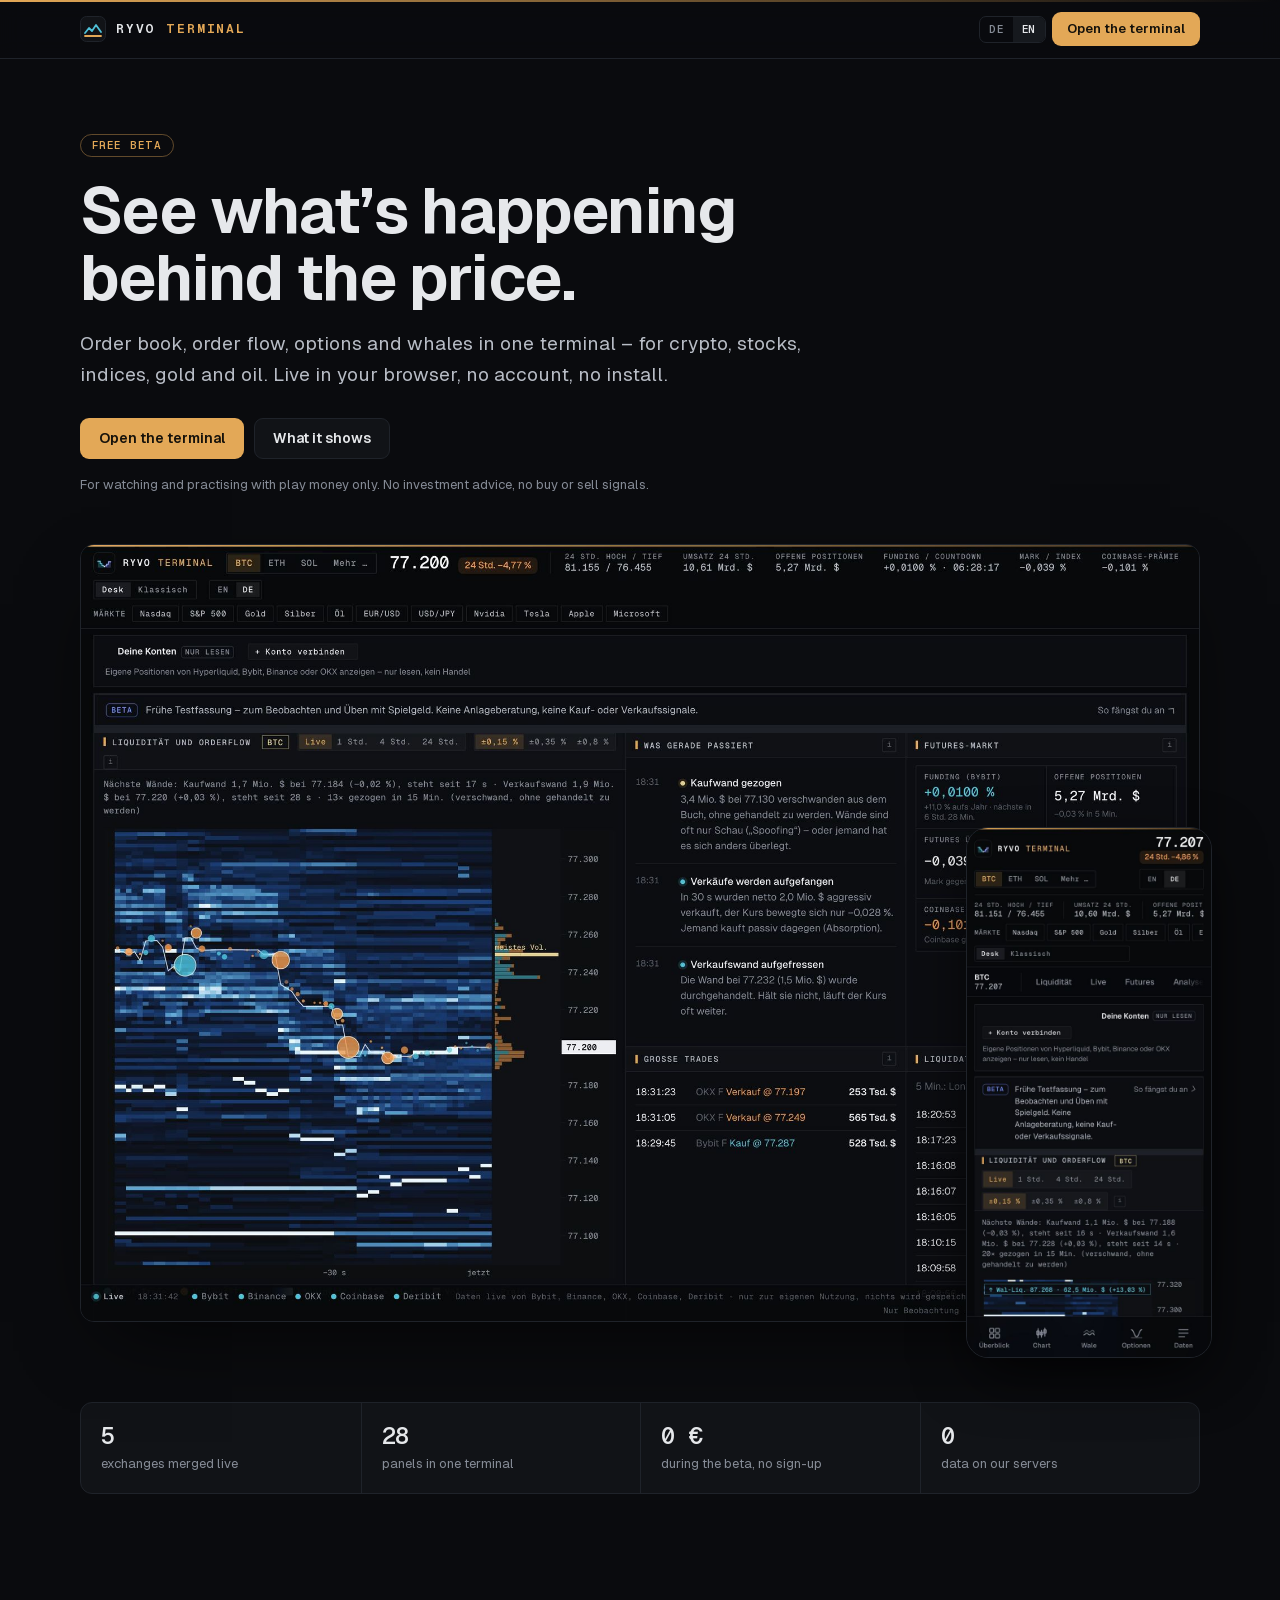
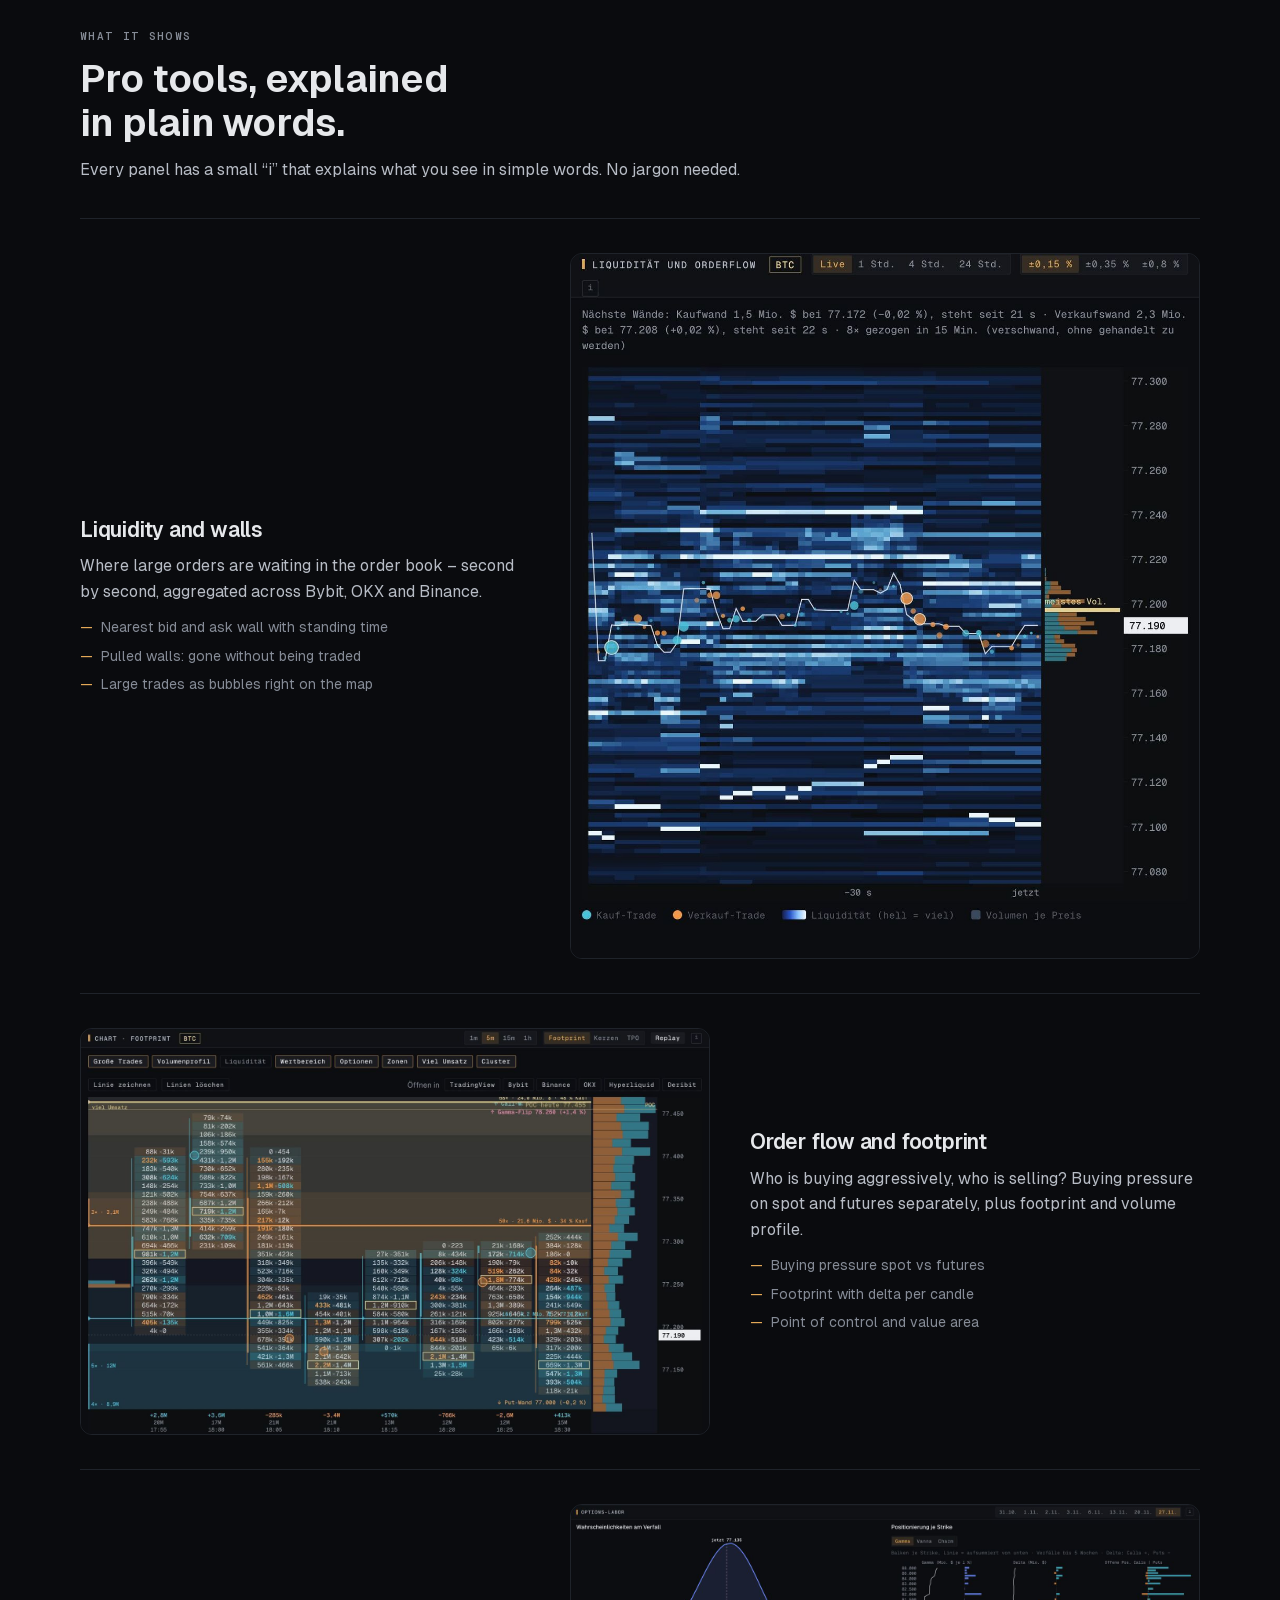
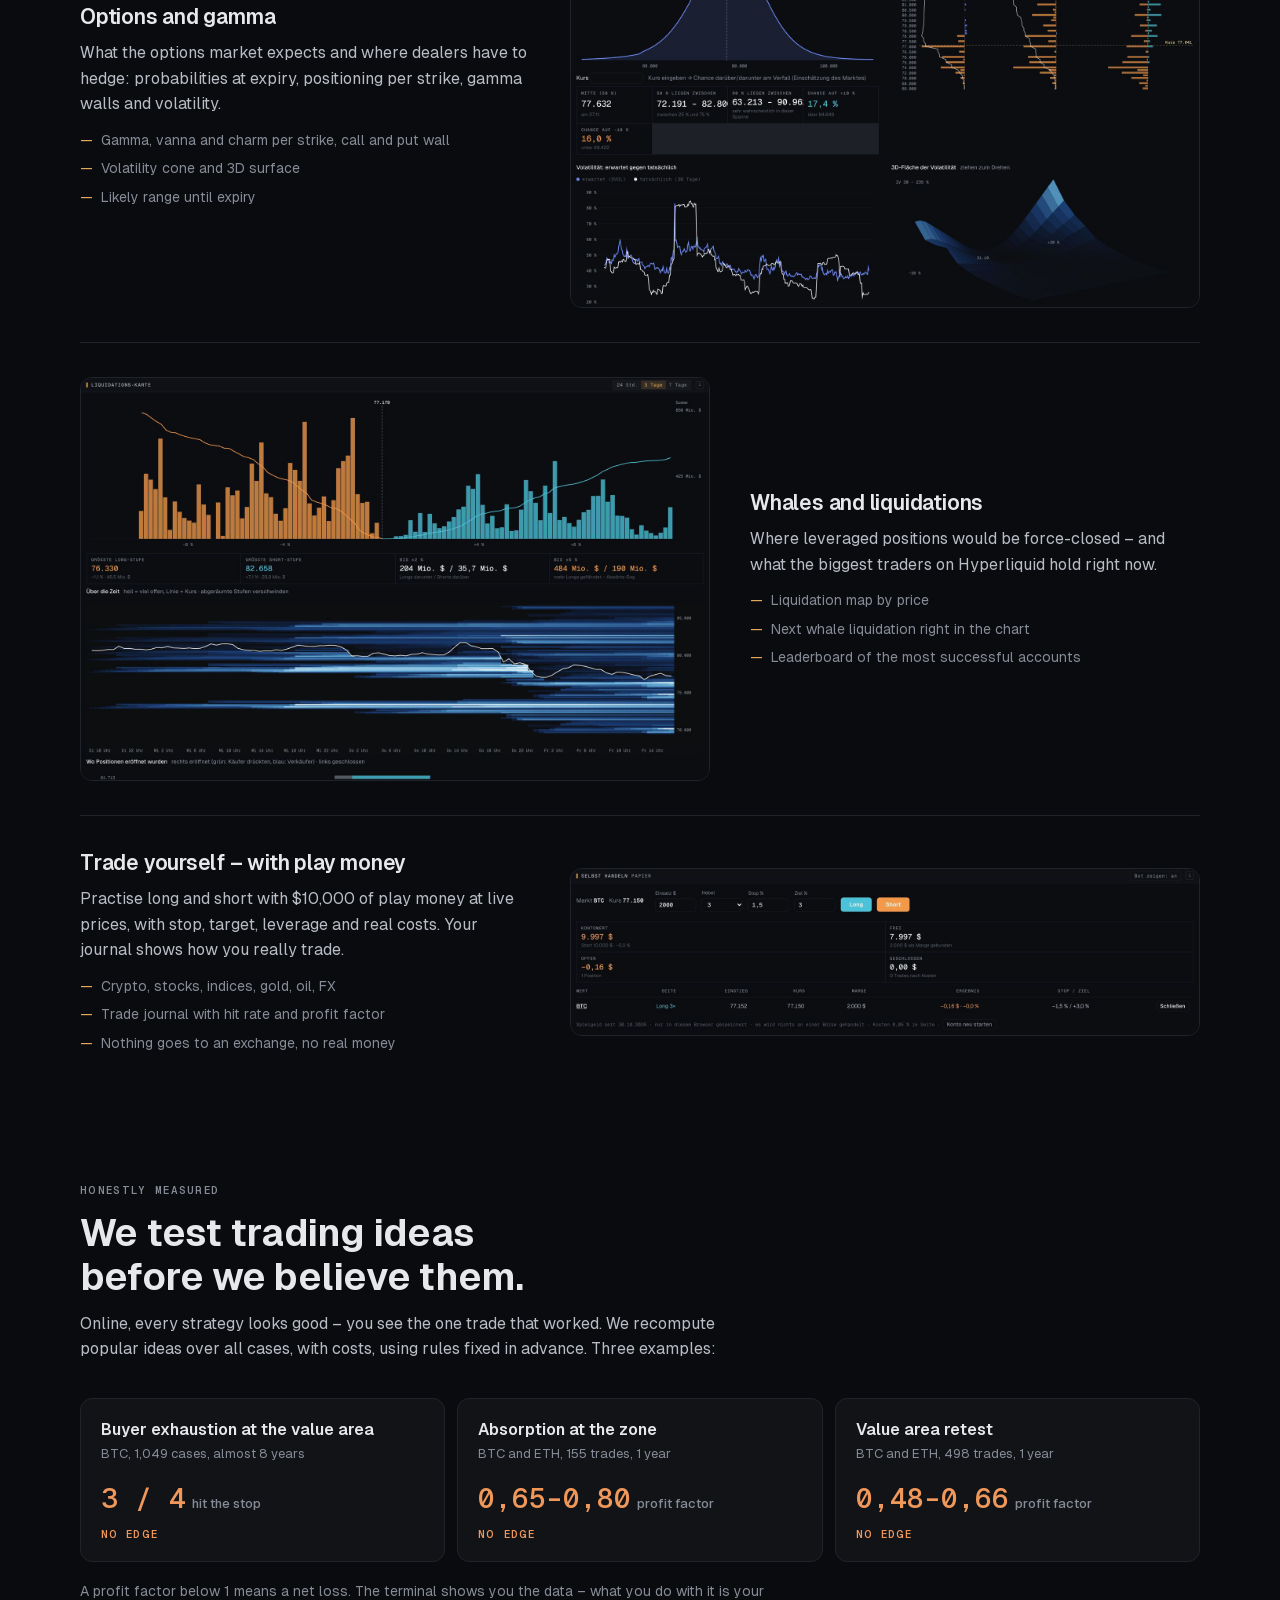
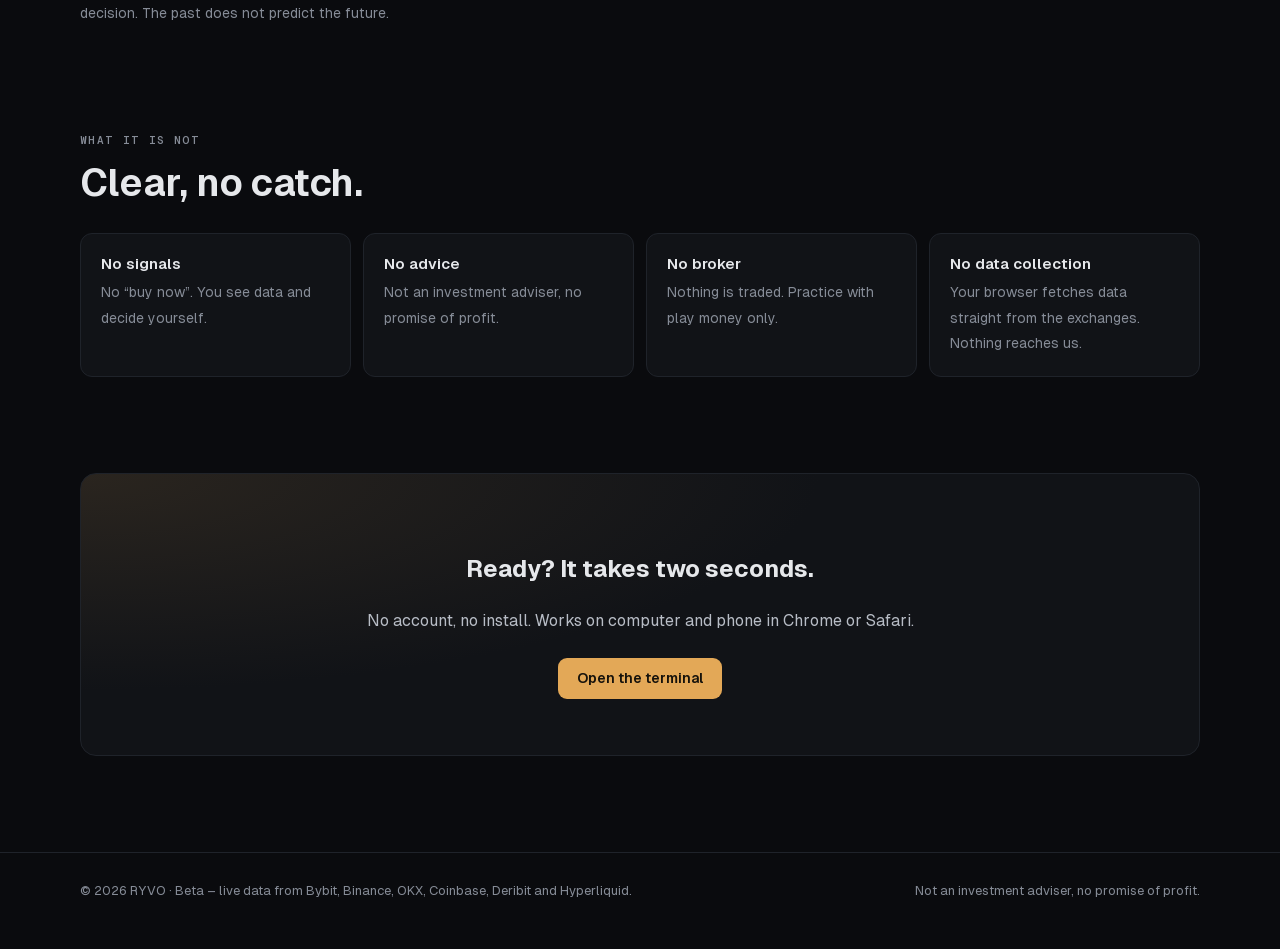
==== start/index.html @ 197ed50f "Startseite /start/: Erklärung, Bilder, ehrliche Messungen, DE/EN (Feedback vorbereitet, noch aus) Co" ====
<!doctype html>
<html lang="de">
<head>
<meta charset="utf-8">
<meta name="viewport" content="width=device-width, initial-scale=1, viewport-fit=cover">
<title>RYVO Terminal</title>
<meta name="description" content="Sieh, was hinter dem Kurs passiert: Orderbuch, Orderflow, Optionen und Wale für Krypto, Aktien, Gold und Öl – live im Browser.">
<meta name="robots" content="noindex,nofollow">
<meta name="theme-color" content="#0a0b0e">
<style>
@font-face { font-family: "Geist"; src: url("schrift/Geist-Variable.woff2") format("woff2"); font-weight: 100 900; font-display: swap; }
@font-face { font-family: "Geist Mono"; src: url("schrift/GeistMono-Variable.woff2") format("woff2"); font-weight: 100 900; font-display: swap; }
:root {
  --grund: #0a0b0e; --feld: #111317; --feld-2: #16191e; --linie: #1f232a; --text: #e6e8eb; --text-2: #b8bdc6; --leise: #868c97;
  --akzent: #e3a857; --kauf: #4fc1d8; --verk: #f0975a;
  --sans: "Geist", system-ui, -apple-system, "Segoe UI", sans-serif; --mono: "Geist Mono", ui-monospace, "SF Mono", Menlo, monospace;
  color-scheme: dark;
}
* { box-sizing: border-box; }
html { -webkit-text-size-adjust: 100%; scroll-behavior: smooth; }
body { margin: 0; background: var(--grund); color: var(--text); font: 400 16px/1.6 var(--sans); }
body::before { content: ""; position: fixed; inset: 0 0 auto 0; height: 2px; z-index: 10; background: linear-gradient(90deg, var(--akzent), transparent); }
a { color: inherit; }
img { display: block; max-width: 100%; height: auto; }
.rahmen { width: min(1120px, 100% - 32px); margin-inline: auto; }
.mono { font-family: var(--mono); }

header.kopf { position: sticky; top: 0; z-index: 5; background: color-mix(in srgb, var(--grund) 86%, transparent); backdrop-filter: blur(10px); -webkit-backdrop-filter: blur(10px); border-bottom: 1px solid var(--linie); }
.kopf .rahmen { display: flex; align-items: center; gap: 16px; height: 58px; }
.marke { display: flex; align-items: center; gap: 10px; text-decoration: none; font: 700 13px var(--mono); letter-spacing: .14em; }
.marke span { color: var(--akzent); }
.marke svg { flex: none; }
.kopf nav { margin-left: auto; display: flex; align-items: center; gap: 6px; }
.sprache { display: inline-flex; border: 1px solid var(--linie); border-radius: 7px; overflow: hidden; }
.sprache button { font: 600 11px var(--mono); letter-spacing: .06em; padding: 6px 9px; background: transparent; color: var(--leise); border: 0; cursor: pointer; }
.sprache button[aria-pressed="true"] { background: var(--feld-2); color: var(--text); }
.knopf { display: inline-flex; align-items: center; gap: 8px; font: 600 14px var(--sans); text-decoration: none; padding: 11px 18px; border-radius: 9px; border: 1px solid transparent; cursor: pointer; white-space: nowrap; }
.knopf.haupt { background: var(--akzent); color: #16120b; }
.knopf.haupt:hover { filter: brightness(1.07); }
.knopf.zweit { border-color: var(--linie); color: var(--text); background: var(--feld); }
.knopf.zweit:hover { border-color: #2c313a; }
.kopf .knopf { padding: 8px 14px; font-size: 13px; }

.held { padding: 72px 0 40px; }
.marke-klein { display: inline-flex; align-items: center; gap: 8px; font: 600 11px var(--mono); letter-spacing: .1em; text-transform: uppercase; color: var(--akzent); border: 1px solid color-mix(in srgb, var(--akzent) 40%, transparent); border-radius: 999px; padding: 4px 11px; }
.held h1 { font: 650 clamp(36px, 6vw, 64px)/1.05 var(--sans); letter-spacing: -.025em; margin: 20px 0 18px; max-width: 15ch; text-wrap: balance; }
.held p.unter { font-size: clamp(16px, 2vw, 19px); color: var(--text-2); max-width: 58ch; margin: 0 0 28px; text-wrap: pretty; }
.held .knoepfe { display: flex; flex-wrap: wrap; gap: 10px; }
.held .fein { margin-top: 16px; font-size: 13px; color: var(--leise); }
.buehne { margin-top: 48px; position: relative; }
.buehne .gross { border: 1px solid var(--linie); border-radius: 14px; overflow: hidden; box-shadow: 0 30px 80px -30px rgba(0,0,0,.8); }
.buehne .handy { position: absolute; right: -12px; bottom: -36px; width: 22%; min-width: 150px; border: 1px solid var(--linie); border-radius: 22px; overflow: hidden; box-shadow: 0 20px 60px -10px rgba(0,0,0,.85); }

.zahlenleiste { display: grid; grid-template-columns: repeat(4, minmax(0, 1fr)); border: 1px solid var(--linie); border-radius: 12px; margin: 80px 0 0; background: var(--feld); }
.zahlenleiste div { padding: 18px 20px; border-left: 1px solid var(--linie); }
.zahlenleiste div:first-child { border-left: 0; }
.zahlenleiste b { display: block; font: 600 24px var(--mono); letter-spacing: -.01em; }
.zahlenleiste span { font-size: 13px; color: var(--leise); }

section.block { padding: 96px 0 0; }
.block h2 { font: 650 clamp(26px, 3.6vw, 38px)/1.15 var(--sans); letter-spacing: -.02em; margin: 0 0 12px; max-width: 22ch; text-wrap: balance; }
.block p.ein { color: var(--text-2); max-width: 62ch; margin: 0 0 36px; }
.etikett { font: 600 11px var(--mono); letter-spacing: .12em; text-transform: uppercase; color: var(--leise); margin-bottom: 14px; display: block; }

.funktion { display: grid; grid-template-columns: minmax(0, 5fr) minmax(0, 7fr); gap: 40px; align-items: center; padding: 34px 0; border-top: 1px solid var(--linie); }
.funktion:nth-child(even) { grid-template-columns: minmax(0, 7fr) minmax(0, 5fr); }
.funktion:nth-child(even) .text { order: 2; }
.funktion h3 { font: 600 21px/1.25 var(--sans); margin: 0 0 10px; letter-spacing: -.01em; }
.funktion p { color: var(--text-2); margin: 0 0 12px; }
.funktion ul { margin: 0; padding: 0; list-style: none; display: grid; gap: 6px; font-size: 14px; color: var(--leise); }
.funktion li::before { content: "—"; color: var(--akzent); margin-right: 8px; }
.funktion .bild { border: 1px solid var(--linie); border-radius: 12px; overflow: hidden; background: var(--feld); }

.ehrlich { display: grid; grid-template-columns: repeat(3, minmax(0, 1fr)); gap: 12px; }
.karte { background: var(--feld); border: 1px solid var(--linie); border-radius: 12px; padding: 20px; }
.karte .idee { font: 600 16px var(--sans); margin: 0 0 4px; }
.karte .woher { font-size: 13px; color: var(--leise); margin: 0 0 16px; }
.karte .wert { font: 600 28px var(--mono); color: var(--verk); }
.karte .wert small { font: 500 13px var(--sans); color: var(--leise); margin-left: 6px; }
.karte .urteil { margin-top: 12px; font: 600 11px var(--mono); letter-spacing: .1em; text-transform: uppercase; color: var(--verk); }
.ehrlich-fuss { margin-top: 18px; color: var(--leise); font-size: 14px; max-width: 70ch; }

.nicht { display: grid; grid-template-columns: repeat(4, minmax(0, 1fr)); gap: 12px; }
.nicht .karte b { display: block; font: 600 15px var(--sans); margin-bottom: 6px; }
.nicht .karte span { font-size: 14px; color: var(--leise); }

.schluss { margin: 96px 0 0; padding: 56px 32px; border: 1px solid var(--linie); border-radius: 16px; background: radial-gradient(120% 140% at 0% 0%, color-mix(in srgb, var(--akzent) 12%, var(--feld)) 0%, var(--feld) 55%); text-align: center; }
.schluss h2 { margin-inline: auto; }
.schluss p { color: var(--text-2); margin: 0 auto 24px; max-width: 52ch; }

.feedback { display: grid; gap: 10px; max-width: 640px; }
.feedback textarea, .feedback input { width: 100%; font: 400 15px var(--sans); color: var(--text); background: var(--feld); border: 1px solid var(--linie); border-radius: 10px; padding: 12px 14px; }
.feedback textarea { min-height: 120px; resize: vertical; }
.feedback .zeile { display: flex; flex-wrap: wrap; gap: 10px; align-items: center; }
.feedback .hinweis { font-size: 13px; color: var(--leise); }

footer { margin-top: 96px; border-top: 1px solid var(--linie); padding: 28px 0 48px; color: var(--leise); font-size: 13px; }
footer .rahmen { display: flex; flex-wrap: wrap; gap: 8px 24px; justify-content: space-between; }

@media (max-width: 860px) {
  .funktion, .funktion:nth-child(even) { grid-template-columns: 1fr; gap: 20px; }
  .funktion:nth-child(even) .text { order: 0; }
  .ehrlich, .nicht { grid-template-columns: 1fr; }
  .zahlenleiste { grid-template-columns: repeat(2, minmax(0, 1fr)); }
  .zahlenleiste div:nth-child(3) { border-left: 0; }
  .zahlenleiste div:nth-child(n+3) { border-top: 1px solid var(--linie); }
  .buehne .handy { display: none; }
  .held { padding-top: 48px; }
  section.block { padding-top: 72px; }
  .kopf .knopf { display: none; }
  .schluss { padding: 40px 20px; }
}
@media (prefers-reduced-motion: reduce) { html { scroll-behavior: auto; } }
</style>
</head>
<body>
<header class="kopf"><div class="rahmen">
  <a class="marke" href="./" aria-label="RYVO Terminal"><svg width="26" height="26" viewBox="0 0 26 26" aria-hidden="true"><rect x="0.5" y="0.5" width="25" height="25" rx="6" fill="#111317" stroke="#1f232a"/><path d="M5 17l4-5 3 3 4-6 5 7" fill="none" stroke="#4fc1d8" stroke-width="1.8" stroke-linecap="round" stroke-linejoin="round"/><path d="M5 20h16" stroke="#e3a857" stroke-width="1.8" stroke-linecap="round"/></svg>RYVO <span>TERMINAL</span></a>
  <nav>
    <div class="sprache" role="group" aria-label="Sprache"><button type="button" data-sprache="de">DE</button><button type="button" data-sprache="en">EN</button></div>
    <a class="knopf haupt" href="../" data-t="oeffnen">Terminal öffnen</a>
  </nav>
</div></header>

<main>
  <section class="held"><div class="rahmen">
    <span class="marke-klein" data-t="beta">Kostenlose Beta</span>
    <h1 data-t="h1">Sieh, was hinter dem Kurs passiert.</h1>
    <p class="unter" data-t="unter">Orderbuch, Orderflow, Optionen und Wale in einem Terminal – für Krypto, Aktien, Indizes, Gold und Öl. Live im Browser, ohne Konto, ohne Installation.</p>
    <div class="knoepfe">
      <a class="knopf haupt" href="../" data-t="oeffnen">Terminal öffnen</a>
      <a class="knopf zweit" href="#funktionen" data-t="wie">Was es zeigt</a>
    </div>
    <p class="fein" data-t="fein">Nur zum Beobachten und Üben mit Spielgeld. Keine Anlageberatung, keine Kauf- oder Verkaufssignale.</p>
    <div class="buehne">
      <div class="gross"><img src="bilder/ganz.jpg" width="2000" height="1388" alt="RYVO Terminal am Computer: Liquiditäts-Karte, Futures-Markt und große Trades für Bitcoin" data-t-alt="alt_ganz"></div>
      <div class="handy"><img src="bilder/handy.jpg" width="600" height="1298" alt="RYVO Terminal auf dem Handy" data-t-alt="alt_handy" loading="lazy"></div>
    </div>
    <div class="zahlenleiste">
      <div><b>5</b><span data-t="z1">Börsen live zusammengeführt</span></div>
      <div><b>28</b><span data-t="z2">Bereiche in einem Terminal</span></div>
      <div><b>0 €</b><span data-t="z3">in der Beta, ohne Anmeldung</span></div>
      <div><b>0</b><span data-t="z4">Daten auf unseren Servern</span></div>
    </div>
  </div></section>

  <section class="block" id="funktionen"><div class="rahmen">
    <span class="etikett" data-t="e_funktionen">Was es zeigt</span>
    <h2 data-t="h_funktionen">Die Werkzeuge der Profis, verständlich erklärt.</h2>
    <p class="ein" data-t="p_funktionen">Jedes Feld hat ein kleines „i“, das in einfachen Worten erklärt, was du siehst. Kein Fachchinesisch nötig.</p>
    <div class="funktionen">
      <article class="funktion">
        <div class="text">
          <h3 data-t="f1h">Liquidität und Wände</h3>
          <p data-t="f1p">Wo große Aufträge im Orderbuch warten – Sekunde für Sekunde, über Bybit, OKX und Binance zusammengezählt.</p>
          <ul><li data-t="f1a">Nächste Kauf- und Verkaufswand mit Standzeit</li><li data-t="f1b">Gezogene Wände: verschwunden, ohne gehandelt zu werden</li><li data-t="f1c">Große Trades als Kreise direkt auf der Karte</li></ul>
        </div>
        <div class="bild"><img src="bilder/heat.jpg" width="1200" height="1344" alt="Liquiditäts-Karte mit Wänden und Trades" data-t-alt="alt_heat" loading="lazy"></div>
      </article>
      <article class="funktion">
        <div class="text">
          <h3 data-t="f2h">Orderflow und Footprint</h3>
          <p data-t="f2p">Wer kauft aggressiv, wer verkauft? Kaufdruck an Spot- und Futures-Börsen getrennt, dazu Footprint und Volumenprofil.</p>
          <ul><li data-t="f2a">Kaufdruck Spot gegen Futures</li><li data-t="f2b">Footprint mit Delta je Kerze</li><li data-t="f2c">Point of Control und Value Area</li></ul>
        </div>
        <div class="bild"><img src="bilder/chart.jpg" width="1600" height="1033" alt="Chart mit Footprint und Volumenprofil" data-t-alt="alt_chart" loading="lazy"></div>
      </article>
      <article class="funktion">
        <div class="text">
          <h3 data-t="f3h">Optionen und Gamma</h3>
          <p data-t="f3p">Was der Optionsmarkt erwartet und wo Händler absichern müssen: Wahrscheinlichkeiten am Verfall, Positionierung je Strike, Gamma-Wände und Volatilität.</p>
          <ul><li data-t="f3a">Gamma, Vanna und Charm je Strike, Call- und Put-Wand</li><li data-t="f3b">Volatilitäts-Kegel und 3D-Fläche</li><li data-t="f3c">Wahrscheinliche Spanne bis zum Verfall</li></ul>
        </div>
        <div class="bild"><img src="bilder/gamma.jpg" width="1600" height="1024" alt="Options-Labor mit Wahrscheinlichkeiten, Positionierung je Strike und Volatilität" data-t-alt="alt_gamma" loading="lazy"></div>
      </article>
      <article class="funktion">
        <div class="text">
          <h3 data-t="f4h">Wale und Liquidationen</h3>
          <p data-t="f4p">Wo gehebelte Positionen zwangsweise geschlossen würden – und was die größten Händler auf Hyperliquid gerade halten.</p>
          <ul><li data-t="f4a">Liquidations-Karte nach Preis</li><li data-t="f4b">Nächste Wal-Liquidation direkt im Chart</li><li data-t="f4c">Rangliste der erfolgreichsten Konten</li></ul>
        </div>
        <div class="bild"><img src="bilder/lkarte.jpg" width="1600" height="1024" alt="Liquidations-Karte nach Preis" data-t-alt="alt_lkarte" loading="lazy"></div>
      </article>
      <article class="funktion">
        <div class="text">
          <h3 data-t="f5h">Selbst handeln – mit Spielgeld</h3>
          <p data-t="f5p">Übe Long und Short mit 10.000 $ Spielgeld zum Live-Kurs, mit Stop, Ziel, Hebel und echten Kosten. Dein Journal zeigt, wie du wirklich handelst.</p>
          <ul><li data-t="f5a">Krypto, Aktien, Indizes, Gold, Öl, Devisen</li><li data-t="f5b">Trade-Journal mit Trefferquote und Gewinnfaktor</li><li data-t="f5c">Nichts geht an eine Börse, kein echtes Geld</li></ul>
        </div>
        <div class="bild"><img src="bilder/selbst.jpg" width="1600" height="424" alt="Übungskonto mit offener Position" data-t-alt="alt_selbst" loading="lazy"></div>
      </article>
    </div>
  </div></section>

  <section class="block" id="ehrlich"><div class="rahmen">
    <span class="etikett" data-t="e_ehrlich">Ehrlich gemessen</span>
    <h2 data-t="h_ehrlich">Wir prüfen Trading-Ideen, bevor wir ihnen glauben.</h2>
    <p class="ein" data-t="p_ehrlich">Im Netz sieht jede Strategie gut aus – man zeigt den einen Trade, der geklappt hat. Wir rechnen beliebte Ideen über alle Fälle nach, mit Kosten, nach Regeln, die vorher feststehen. Drei Beispiele:</p>
    <div class="ehrlich">
      <div class="karte"><p class="idee" data-t="i1">Käufer erschöpft an der Value Area</p><p class="woher" data-t="i1w">BTC, 1.049 Fälle, fast 8 Jahre</p><div class="wert">3 / 4<small data-t="i1z">am Stop</small></div><div class="urteil" data-t="kein">Kein Vorteil</div></div>
      <div class="karte"><p class="idee" data-t="i2">Absorption an der Zone</p><p class="woher" data-t="i2w">BTC und ETH, 155 Trades, 1 Jahr</p><div class="wert">0,65–0,80<small data-t="gf">Gewinnfaktor</small></div><div class="urteil" data-t="kein">Kein Vorteil</div></div>
      <div class="karte"><p class="idee" data-t="i3">Retest der Value Area</p><p class="woher" data-t="i3w">BTC und ETH, 498 Trades, 1 Jahr</p><div class="wert">0,48–0,66<small data-t="gf">Gewinnfaktor</small></div><div class="urteil" data-t="kein">Kein Vorteil</div></div>
    </div>
    <p class="ehrlich-fuss" data-t="fuss_ehrlich">Gewinnfaktor unter 1 heißt: unterm Strich Verlust. Das Terminal zeigt dir die Daten – was du daraus machst, entscheidest du. Vergangenheit sagt die Zukunft nicht voraus.</p>
  </div></section>

  <section class="block" id="nicht"><div class="rahmen">
    <span class="etikett" data-t="e_nicht">Was es nicht ist</span>
    <h2 data-t="h_nicht">Klar und ohne Haken.</h2>
    <div class="nicht" style="margin-top:28px">
      <div class="karte"><b data-t="n1">Keine Signale</b><span data-t="n1t">Kein „jetzt kaufen“. Du siehst Daten und entscheidest selbst.</span></div>
      <div class="karte"><b data-t="n2">Keine Beratung</b><span data-t="n2t">Kein Anlageberater, kein Gewinnversprechen.</span></div>
      <div class="karte"><b data-t="n3">Kein Broker</b><span data-t="n3t">Es wird nichts gehandelt. Üben nur mit Spielgeld.</span></div>
      <div class="karte"><b data-t="n4">Keine Datensammlung</b><span data-t="n4t">Dein Browser holt die Daten direkt von den Börsen. Nichts landet bei uns.</span></div>
    </div>
  </div></section>

  <section class="block" id="feedback" hidden><div class="rahmen">
    <span class="etikett" data-t="e_feedback">Feedback</span>
    <h2 data-t="h_feedback">Was fehlt dir? Was stört?</h2>
    <p class="ein" data-t="p_feedback">Die Beta wird mit euren Rückmeldungen besser. Schreib einfach, was dir auffällt.</p>
    <form class="feedback" id="feedback-form">
      <textarea id="fb-text" required data-t-ph="ph_text" placeholder="Deine Nachricht …"></textarea>
      <div class="zeile"><button class="knopf haupt" type="submit" data-t="senden">Per E-Mail senden</button><span class="hinweis" data-t="fb_hinweis">Öffnet dein E-Mail-Programm mit dem Text.</span></div>
    </form>
  </div></section>

  <div class="rahmen"><div class="schluss">
    <h2 data-t="h_schluss">Bereit? Es dauert zwei Sekunden.</h2>
    <p data-t="p_schluss">Kein Konto, keine Installation. Läuft am Computer und auf dem Handy in Chrome oder Safari.</p>
    <a class="knopf haupt" href="../" data-t="oeffnen">Terminal öffnen</a>
  </div></div>
</main>

<footer><div class="rahmen">
  <span>© 2026 RYVO · <span data-t="fuss1">Beta – Daten live von Bybit, Binance, OKX, Coinbase, Deribit und Hyperliquid.</span></span>
  <span data-t="fuss2">Kein Anlageberater, kein Gewinnversprechen.</span>
</div></footer>

<script>
(function () {
  // Feedback-Adresse: erst eintragen, wenn Mio sie freigibt – bis dahin bleibt der Bereich ausgeblendet.
  var FEEDBACK_MAIL = '';
  var EN = {
    oeffnen: 'Open the terminal', beta: 'Free beta', h1: 'See what’s happening behind the price.',
    unter: 'Order book, order flow, options and whales in one terminal – for crypto, stocks, indices, gold and oil. Live in your browser, no account, no install.',
    wie: 'What it shows', fein: 'For watching and practising with play money only. No investment advice, no buy or sell signals.',
    z1: 'exchanges merged live', z2: 'panels in one terminal', z3: 'during the beta, no sign-up', z4: 'data on our servers',
    e_funktionen: 'What it shows', h_funktionen: 'Pro tools, explained in plain words.', p_funktionen: 'Every panel has a small “i” that explains what you see in simple words. No jargon needed.',
    f1h: 'Liquidity and walls', f1p: 'Where large orders are waiting in the order book – second by second, aggregated across Bybit, OKX and Binance.',
    f1a: 'Nearest bid and ask wall with standing time', f1b: 'Pulled walls: gone without being traded', f1c: 'Large trades as bubbles right on the map',
    f2h: 'Order flow and footprint', f2p: 'Who is buying aggressively, who is selling? Buying pressure on spot and futures separately, plus footprint and volume profile.',
    f2a: 'Buying pressure spot vs futures', f2b: 'Footprint with delta per candle', f2c: 'Point of control and value area',
    f3h: 'Options and gamma', f3p: 'What the options market expects and where dealers have to hedge: probabilities at expiry, positioning per strike, gamma walls and volatility.',
    f3a: 'Gamma, vanna and charm per strike, call and put wall', f3b: 'Volatility cone and 3D surface', f3c: 'Likely range until expiry',
    f4h: 'Whales and liquidations', f4p: 'Where leveraged positions would be force-closed – and what the biggest traders on Hyperliquid hold right now.',
    f4a: 'Liquidation map by price', f4b: 'Next whale liquidation right in the chart', f4c: 'Leaderboard of the most successful accounts',
    f5h: 'Trade yourself – with play money', f5p: 'Practise long and short with $10,000 of play money at live prices, with stop, target, leverage and real costs. Your journal shows how you really trade.',
    f5a: 'Crypto, stocks, indices, gold, oil, FX', f5b: 'Trade journal with hit rate and profit factor', f5c: 'Nothing goes to an exchange, no real money',
    e_ehrlich: 'Honestly measured', h_ehrlich: 'We test trading ideas before we believe them.',
    p_ehrlich: 'Online, every strategy looks good – you see the one trade that worked. We recompute popular ideas over all cases, with costs, using rules fixed in advance. Three examples:',
    i1: 'Buyer exhaustion at the value area', i1w: 'BTC, 1,049 cases, almost 8 years', i1z: 'hit the stop', kein: 'No edge',
    i2: 'Absorption at the zone', i2w: 'BTC and ETH, 155 trades, 1 year', gf: 'profit factor', i3: 'Value area retest', i3w: 'BTC and ETH, 498 trades, 1 year',
    fuss_ehrlich: 'A profit factor below 1 means a net loss. The terminal shows you the data – what you do with it is your decision. The past does not predict the future.',
    e_nicht: 'What it is not', h_nicht: 'Clear, no catch.',
    n1: 'No signals', n1t: 'No “buy now”. You see data and decide yourself.', n2: 'No advice', n2t: 'Not an investment adviser, no promise of profit.',
    n3: 'No broker', n3t: 'Nothing is traded. Practice with play money only.', n4: 'No data collection', n4t: 'Your browser fetches data straight from the exchanges. Nothing reaches us.',
    e_feedback: 'Feedback', h_feedback: 'What’s missing? What bugs you?', p_feedback: 'The beta gets better with your feedback. Just write what you notice.',
    ph_text: 'Your message …', senden: 'Send by email', fb_hinweis: 'Opens your email app with the text.',
    h_schluss: 'Ready? It takes two seconds.', p_schluss: 'No account, no install. Works on computer and phone in Chrome or Safari.',
    fuss1: 'Beta – live data from Bybit, Binance, OKX, Coinbase, Deribit and Hyperliquid.', fuss2: 'Not an investment adviser, no promise of profit.',
    alt_ganz: 'RYVO Terminal on a computer: liquidity map, futures market and large trades for Bitcoin', alt_handy: 'RYVO Terminal on a phone',
    alt_heat: 'Liquidity map with walls and trades', alt_chart: 'Chart with footprint and volume profile', alt_gamma: 'Options lab with probabilities, positioning per strike and volatility',
    alt_lkarte: 'Liquidation map by price', alt_selbst: 'Practice account with an open position'
  };
  var DE = {};
  document.querySelectorAll('[data-t]').forEach(function (e) { DE[e.dataset.t] = e.textContent; });
  document.querySelectorAll('[data-t-alt]').forEach(function (e) { DE[e.dataset.tAlt] = e.alt; });
  document.querySelectorAll('[data-t-ph]').forEach(function (e) { DE[e.dataset.tPh] = e.placeholder; });
  function setzen(sp) {
    var w = sp === 'en' ? EN : DE;
    document.documentElement.lang = sp;
    document.querySelectorAll('[data-t]').forEach(function (e) { if (w[e.dataset.t]) e.textContent = w[e.dataset.t]; });
    document.querySelectorAll('[data-t-alt]').forEach(function (e) { if (w[e.dataset.tAlt]) e.alt = w[e.dataset.tAlt]; });
    document.querySelectorAll('[data-t-ph]').forEach(function (e) { if (w[e.dataset.tPh]) e.placeholder = w[e.dataset.tPh]; });
    document.querySelectorAll('a[href="../"]').forEach(function (a) { a.href = '../?lang=' + sp; });
    document.querySelectorAll('.sprache button').forEach(function (b) { b.setAttribute('aria-pressed', String(b.dataset.sprache === sp)); });
    try { localStorage.setItem('profi.sprache', sp); } catch (e) {}
  }
  var start = 'de';
  try { var q = new URLSearchParams(location.search).get('lang'), m = localStorage.getItem('profi.sprache'); start = q === 'de' || q === 'en' ? q : m === 'de' || m === 'en' ? m : (/^de\b/i.test(navigator.language || '') ? 'de' : 'en'); } catch (e) {}
  setzen(start);
  document.querySelector('.sprache').addEventListener('click', function (e) { var b = e.target.closest('button'); if (b) setzen(b.dataset.sprache); });
  if (FEEDBACK_MAIL) {
    document.getElementById('feedback').hidden = false;
    document.getElementById('feedback-form').addEventListener('submit', function (e) {
      e.preventDefault();
      var t = document.getElementById('fb-text').value.trim(); if (!t) return;
      location.href = 'mailto:' + FEEDBACK_MAIL + '?subject=' + encodeURIComponent('RYVO Terminal – Feedback') + '&body=' + encodeURIComponent(t);
    });
  }
})();
</script>
</body>
</html>
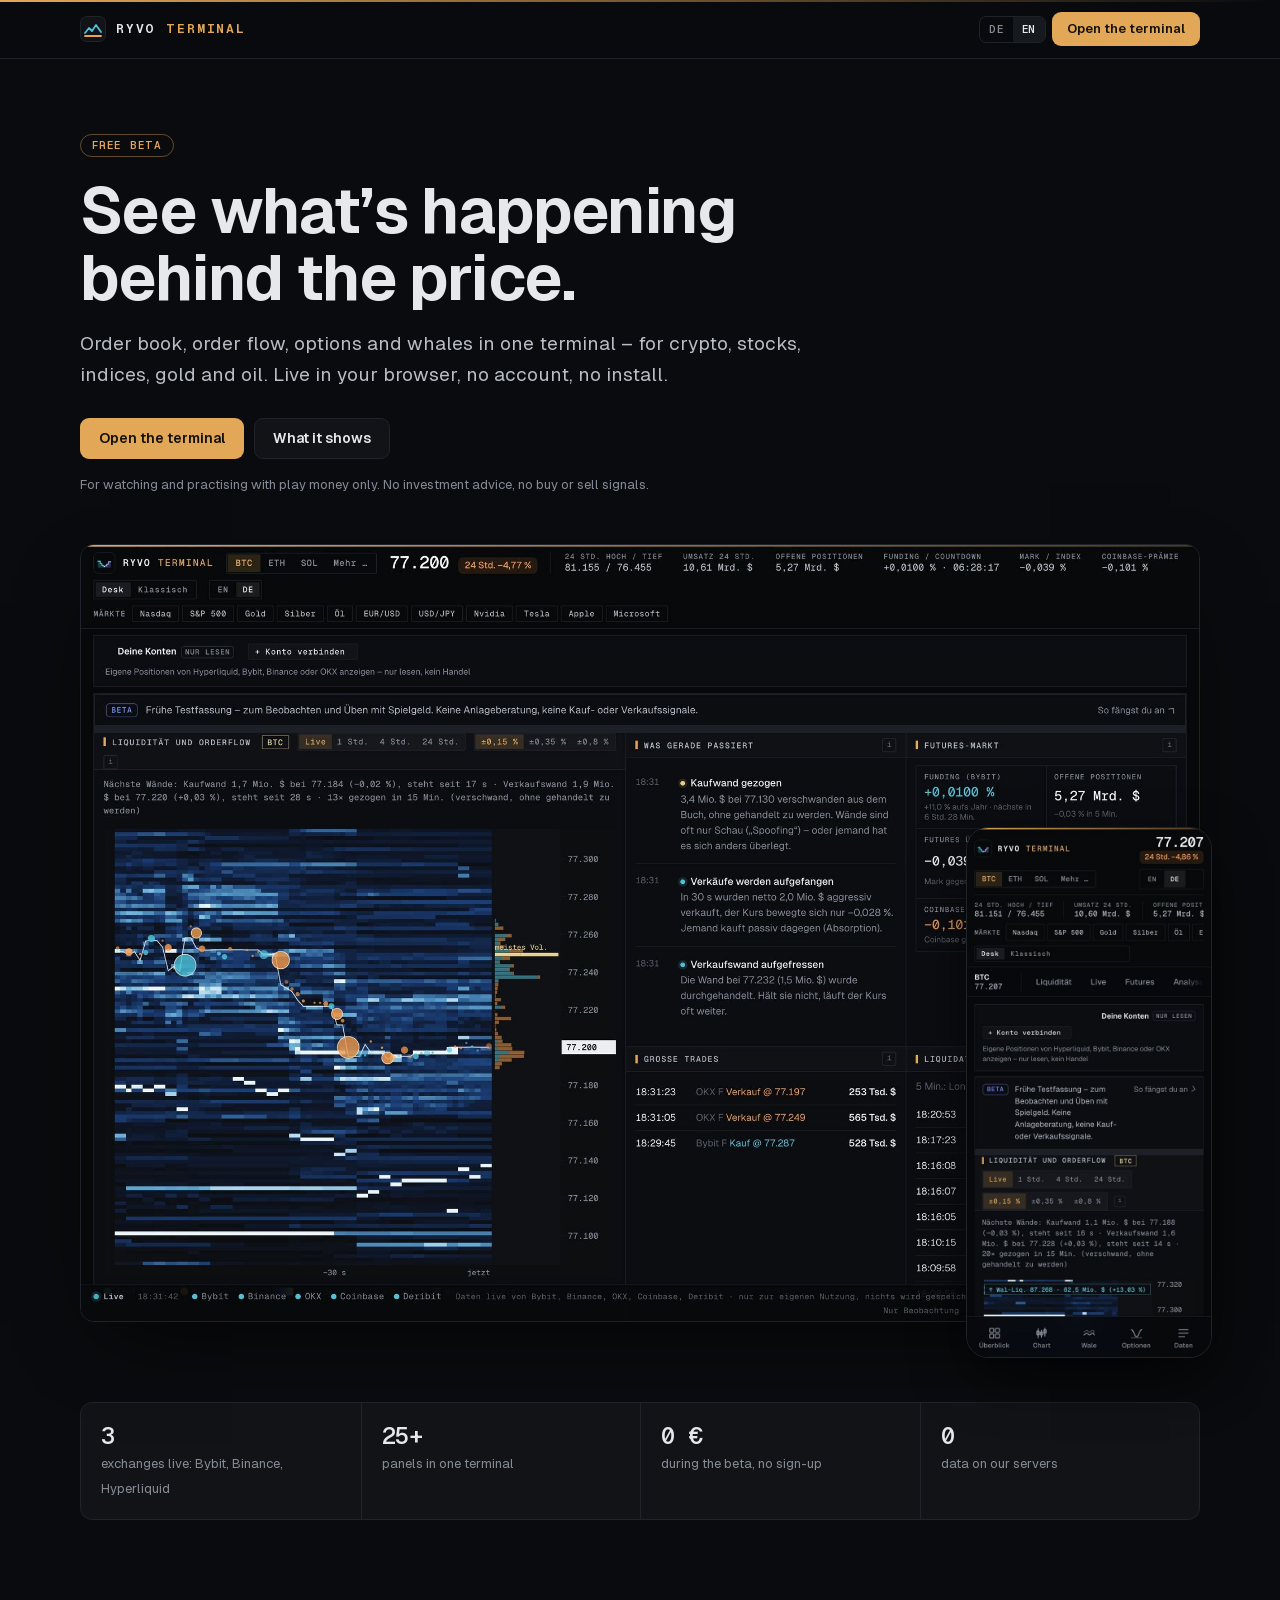
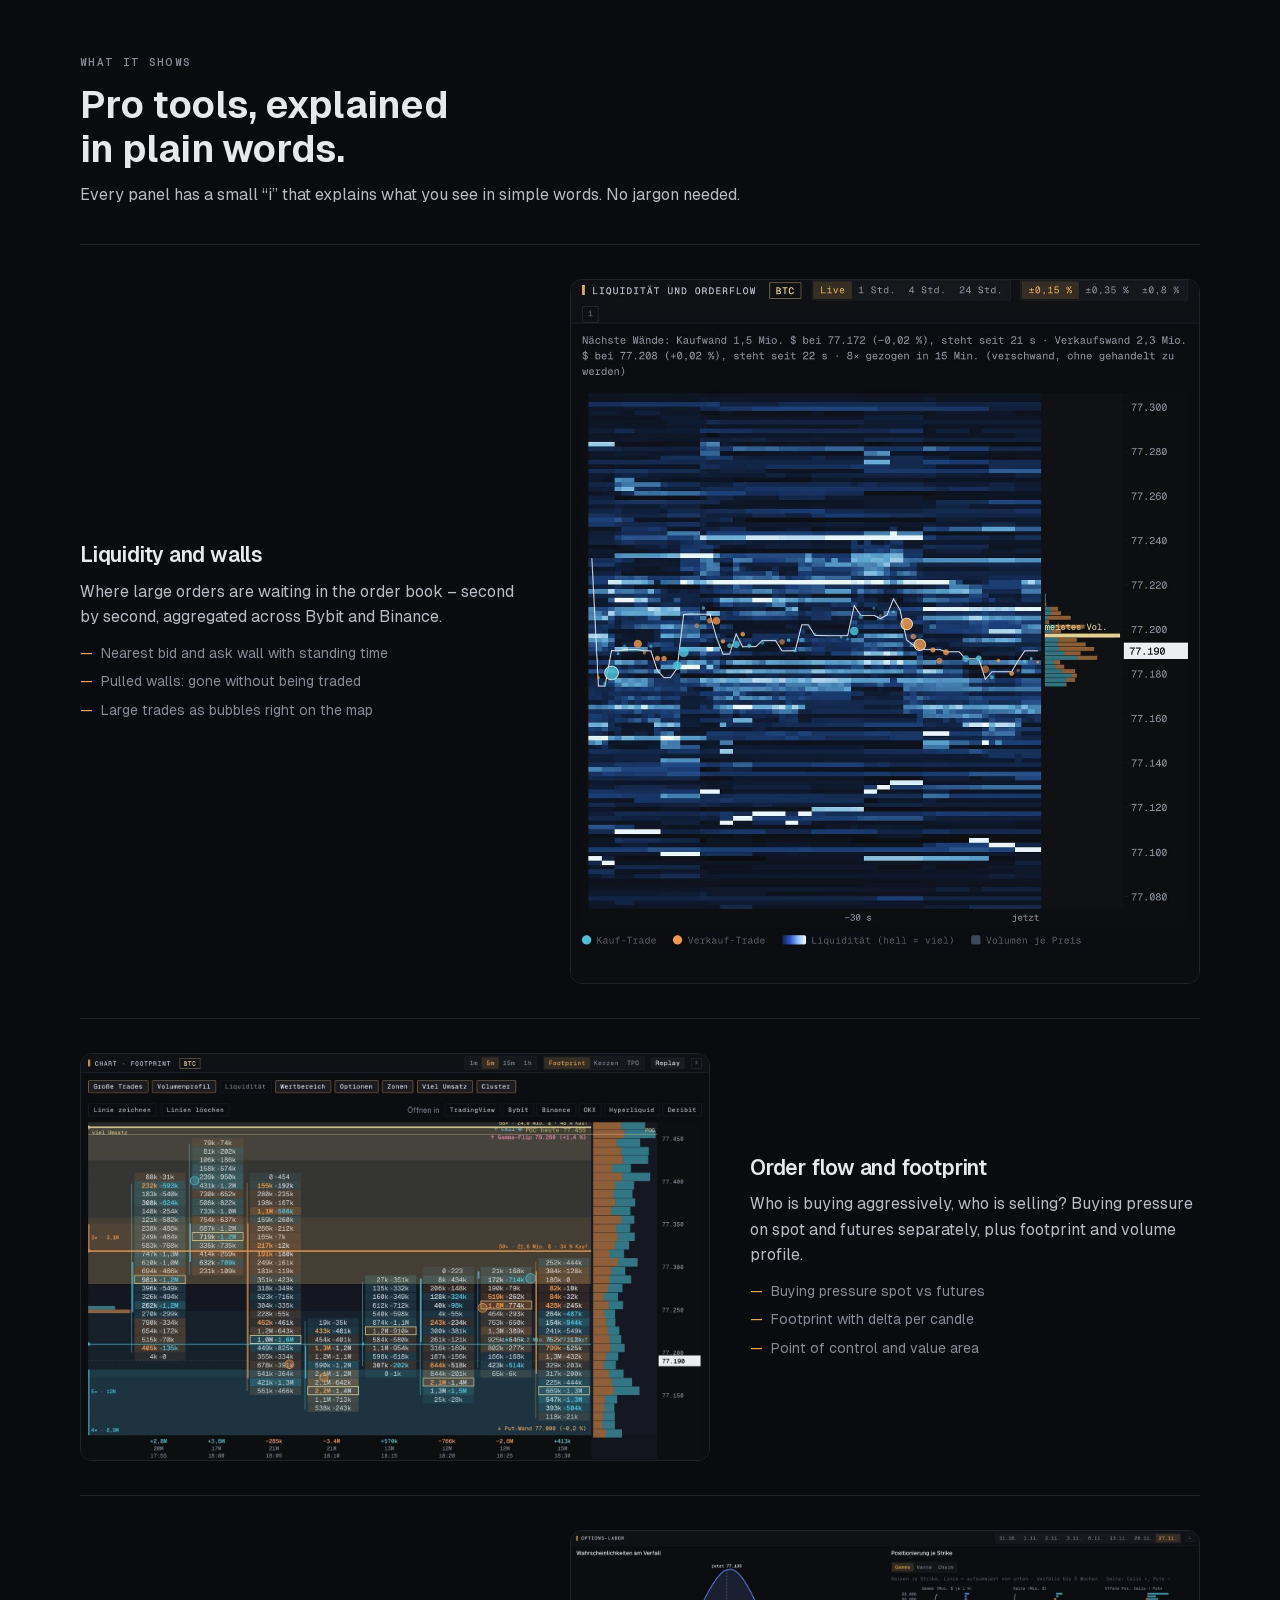
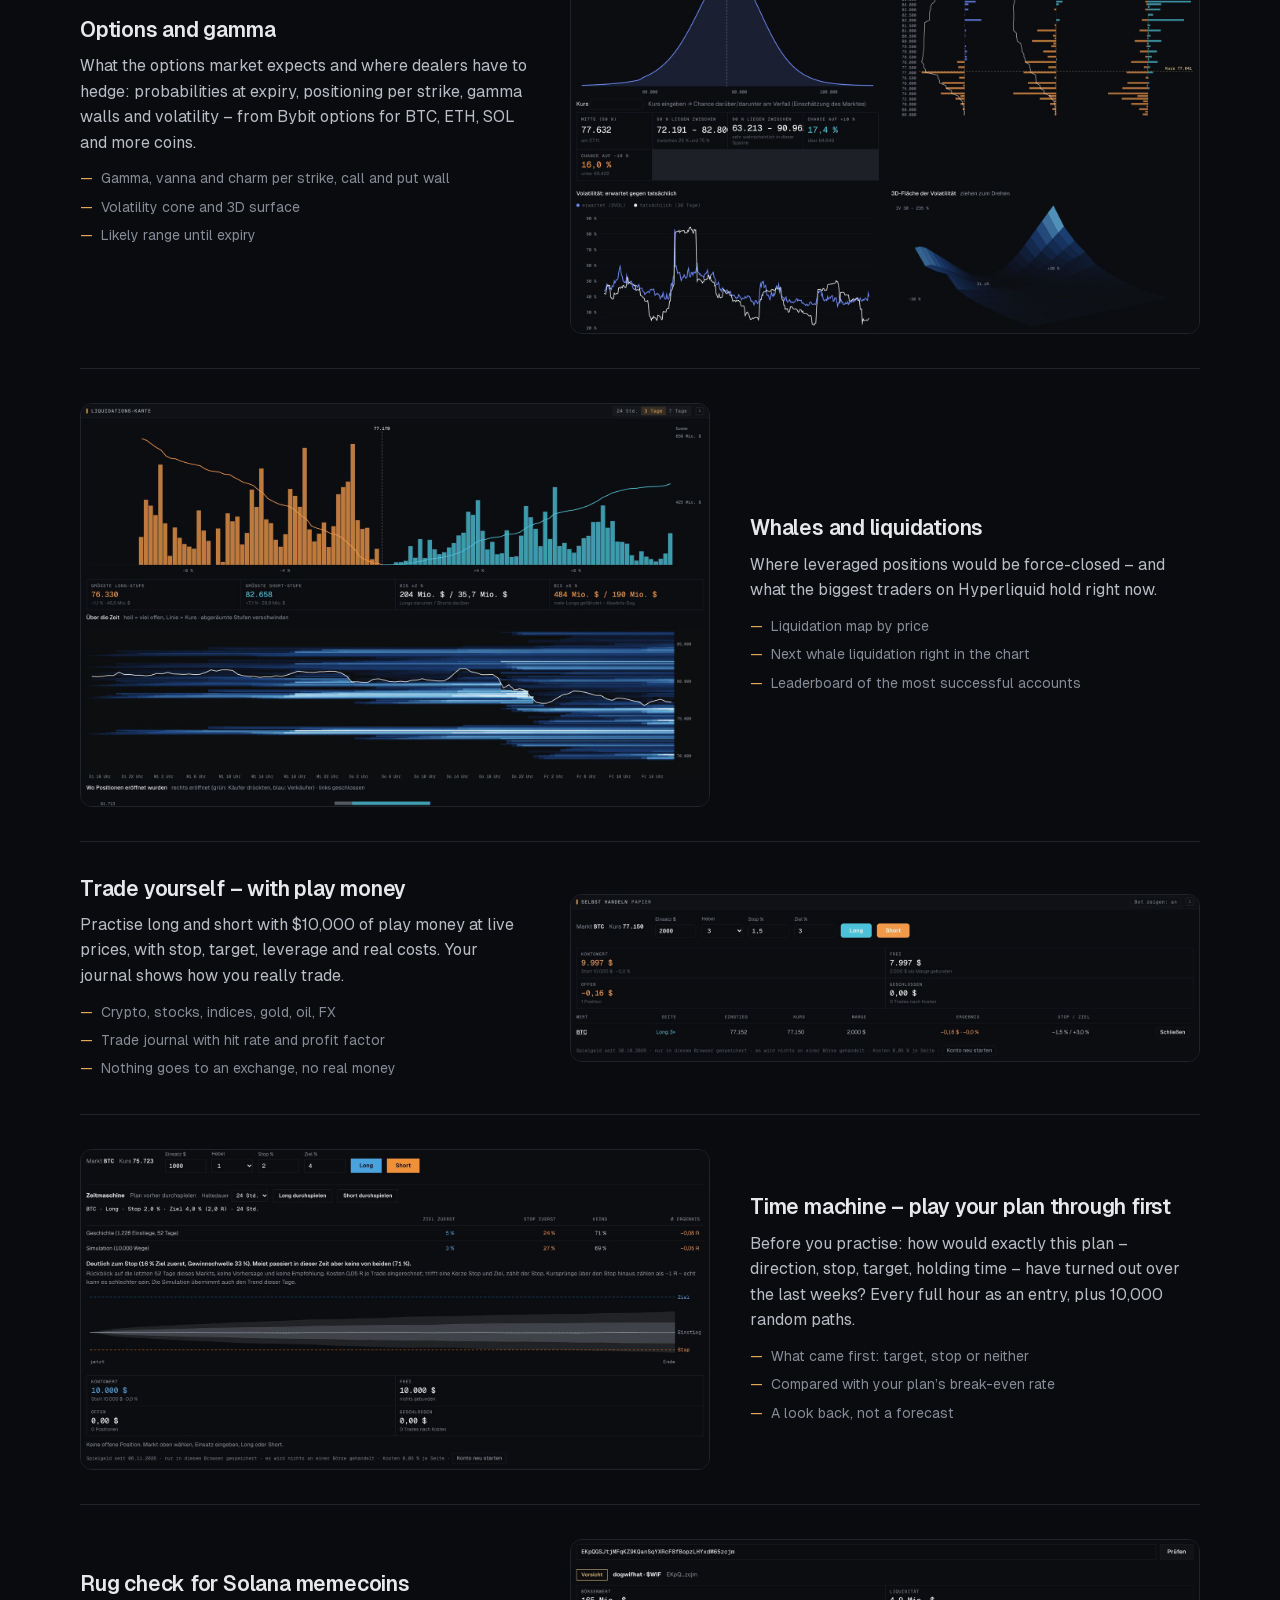
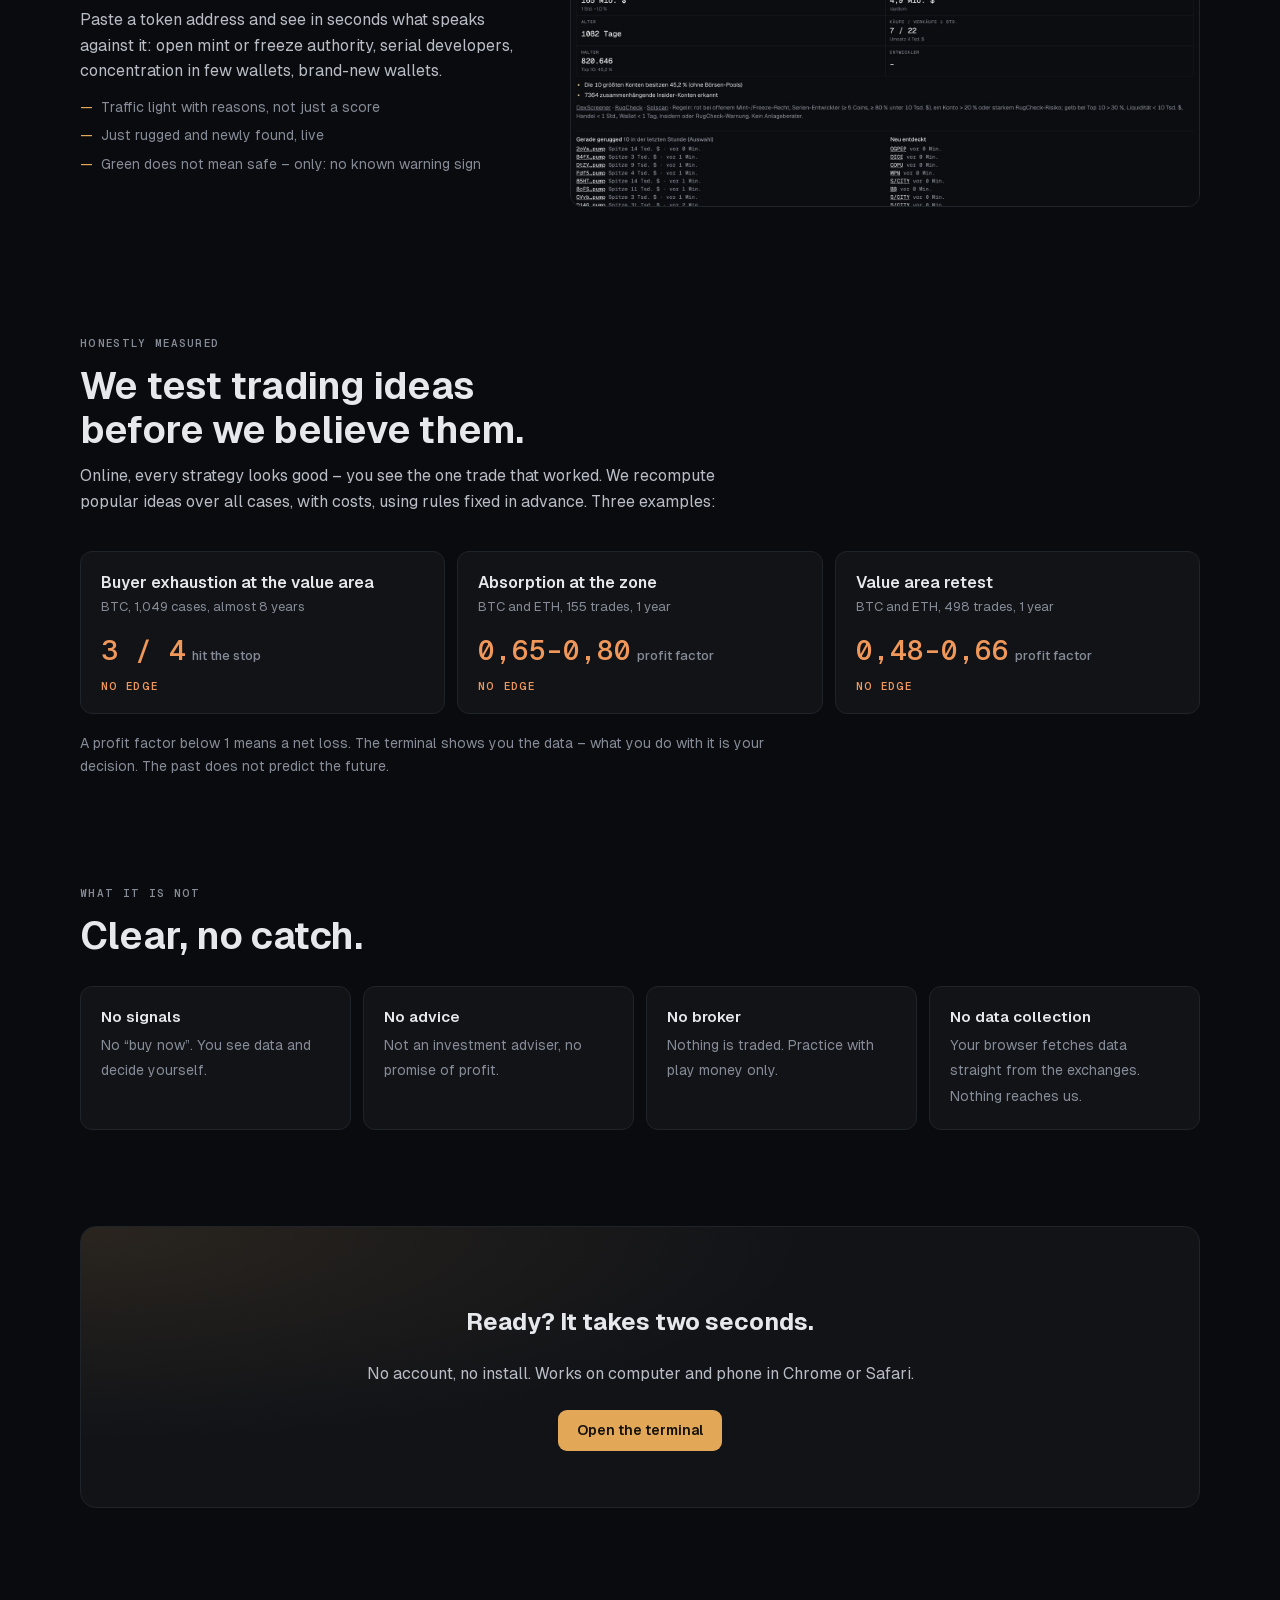
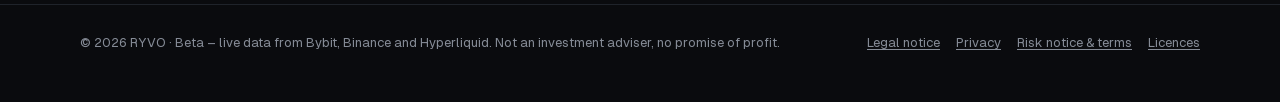
==== commit e3a3caaa: "Startseite: Zeitmaschine und Rug-Check, ehrliche Quellenangaben (Bybit, Binance, Hyperliquid), Recht" ====
--- a/start/index.html
+++ b/start/index.html
@@ -96,6 +96,9 @@
 
 footer { margin-top: 96px; border-top: 1px solid var(--linie); padding: 28px 0 48px; color: var(--leise); font-size: 13px; }
 footer .rahmen { display: flex; flex-wrap: wrap; gap: 8px 24px; justify-content: space-between; }
+footer .recht { display: flex; flex-wrap: wrap; gap: 6px 16px; }
+footer .recht a { color: var(--leise); text-underline-offset: 2px; }
+footer .recht a:hover { color: var(--text); }
 
 @media (max-width: 860px) {
   .funktion, .funktion:nth-child(even) { grid-template-columns: 1fr; gap: 20px; }
@@ -137,8 +140,8 @@
       <div class="handy"><img src="bilder/handy.jpg" width="600" height="1298" alt="RYVO Terminal auf dem Handy" data-t-alt="alt_handy" loading="lazy"></div>
     </div>
     <div class="zahlenleiste">
-      <div><b>5</b><span data-t="z1">Börsen live zusammengeführt</span></div>
-      <div><b>28</b><span data-t="z2">Bereiche in einem Terminal</span></div>
+      <div><b>3</b><span data-t="z1">Börsen live: Bybit, Binance, Hyperliquid</span></div>
+      <div><b>25+</b><span data-t="z2">Bereiche in einem Terminal</span></div>
       <div><b>0 €</b><span data-t="z3">in der Beta, ohne Anmeldung</span></div>
       <div><b>0</b><span data-t="z4">Daten auf unseren Servern</span></div>
     </div>
@@ -152,7 +155,7 @@
       <article class="funktion">
         <div class="text">
           <h3 data-t="f1h">Liquidität und Wände</h3>
-          <p data-t="f1p">Wo große Aufträge im Orderbuch warten – Sekunde für Sekunde, über Bybit, OKX und Binance zusammengezählt.</p>
+          <p data-t="f1p">Wo große Aufträge im Orderbuch warten – Sekunde für Sekunde, über Bybit und Binance zusammengezählt.</p>
           <ul><li data-t="f1a">Nächste Kauf- und Verkaufswand mit Standzeit</li><li data-t="f1b">Gezogene Wände: verschwunden, ohne gehandelt zu werden</li><li data-t="f1c">Große Trades als Kreise direkt auf der Karte</li></ul>
         </div>
         <div class="bild"><img src="bilder/heat.jpg" width="1200" height="1344" alt="Liquiditäts-Karte mit Wänden und Trades" data-t-alt="alt_heat" loading="lazy"></div>
@@ -168,7 +171,7 @@
       <article class="funktion">
         <div class="text">
           <h3 data-t="f3h">Optionen und Gamma</h3>
-          <p data-t="f3p">Was der Optionsmarkt erwartet und wo Händler absichern müssen: Wahrscheinlichkeiten am Verfall, Positionierung je Strike, Gamma-Wände und Volatilität.</p>
+          <p data-t="f3p">Was der Optionsmarkt erwartet und wo Händler absichern müssen: Wahrscheinlichkeiten am Verfall, Positionierung je Strike, Gamma-Wände und Volatilität – aus den Optionen von Bybit für BTC, ETH, SOL und weitere Coins.</p>
           <ul><li data-t="f3a">Gamma, Vanna und Charm je Strike, Call- und Put-Wand</li><li data-t="f3b">Volatilitäts-Kegel und 3D-Fläche</li><li data-t="f3c">Wahrscheinliche Spanne bis zum Verfall</li></ul>
         </div>
         <div class="bild"><img src="bilder/gamma.jpg" width="1600" height="1024" alt="Options-Labor mit Wahrscheinlichkeiten, Positionierung je Strike und Volatilität" data-t-alt="alt_gamma" loading="lazy"></div>
@@ -188,6 +191,22 @@
           <ul><li data-t="f5a">Krypto, Aktien, Indizes, Gold, Öl, Devisen</li><li data-t="f5b">Trade-Journal mit Trefferquote und Gewinnfaktor</li><li data-t="f5c">Nichts geht an eine Börse, kein echtes Geld</li></ul>
         </div>
         <div class="bild"><img src="bilder/selbst.jpg" width="1600" height="424" alt="Übungskonto mit offener Position" data-t-alt="alt_selbst" loading="lazy"></div>
+      </article>
+      <article class="funktion">
+        <div class="text">
+          <h3 data-t="f6h">Zeitmaschine – Plan vorher durchspielen</h3>
+          <p data-t="f6p">Bevor du übst: Wie wäre genau dieser Plan – Richtung, Stop, Ziel, Haltedauer – in den letzten Wochen ausgegangen? Jede volle Stunde als Einstieg, dazu 10.000 zufällige Verläufe.</p>
+          <ul><li data-t="f6a">Was kam zuerst: Ziel, Stop oder keins</li><li data-t="f6b">Vergleich mit der Gewinnschwelle deines Plans</li><li data-t="f6c">Rückblick, keine Vorhersage</li></ul>
+        </div>
+        <div class="bild"><img src="bilder/zeitmaschine.jpg" width="1600" height="813" alt="Zeitmaschine: ein Plan an der Vergangenheit durchgespielt" data-t-alt="alt_zm" loading="lazy"></div>
+      </article>
+      <article class="funktion">
+        <div class="text">
+          <h3 data-t="f7h">Rug-Check für Solana-Memecoins</h3>
+          <p data-t="f7p">Token-Adresse einfügen und in Sekunden sehen, was gegen ihn spricht: offene Mint- oder Freeze-Rechte, Serien-Entwickler, Konzentration bei wenigen Wallets, ganz neue Wallets.</p>
+          <ul><li data-t="f7a">Ampel mit Gründen statt bloßer Punktzahl</li><li data-t="f7b">Gerade gerugged und neu entdeckt, live</li><li data-t="f7c">Grün heißt nicht sicher – nur: kein bekanntes Warnzeichen</li></ul>
+        </div>
+        <div class="bild"><img src="bilder/rug.jpg" width="1600" height="678" alt="Rug-Check eines Solana-Tokens mit Ampel und Gründen" data-t-alt="alt_rug" loading="lazy"></div>
       </article>
     </div>
   </div></section>
@@ -233,8 +252,8 @@
 </main>
 
 <footer><div class="rahmen">
-  <span>© 2026 RYVO · <span data-t="fuss1">Beta – Daten live von Bybit, Binance, OKX, Coinbase, Deribit und Hyperliquid.</span></span>
-  <span data-t="fuss2">Kein Anlageberater, kein Gewinnversprechen.</span>
+  <span>© 2026 RYVO · <span data-t="fuss1">Beta – Daten live von Bybit, Binance und Hyperliquid.</span> <span data-t="fuss2">Kein Anlageberater, kein Gewinnversprechen.</span></span>
+  <nav class="recht" aria-label="Rechtliches"><a href="../recht/impressum.html" data-t="l_imp">Impressum</a><a href="../recht/datenschutz.html" data-t="l_ds">Datenschutz</a><a href="../recht/hinweise.html" data-t="l_hin">Risikohinweis &amp; Nutzungsbedingungen</a><a href="../recht/lizenzen.html" data-t="l_liz">Lizenzen</a></nav>
 </div></footer>
 
 <script>
@@ -245,13 +264,13 @@
     oeffnen: 'Open the terminal', beta: 'Free beta', h1: 'See what’s happening behind the price.',
     unter: 'Order book, order flow, options and whales in one terminal – for crypto, stocks, indices, gold and oil. Live in your browser, no account, no install.',
     wie: 'What it shows', fein: 'For watching and practising with play money only. No investment advice, no buy or sell signals.',
-    z1: 'exchanges merged live', z2: 'panels in one terminal', z3: 'during the beta, no sign-up', z4: 'data on our servers',
+    z1: 'exchanges live: Bybit, Binance, Hyperliquid', z2: 'panels in one terminal', z3: 'during the beta, no sign-up', z4: 'data on our servers',
     e_funktionen: 'What it shows', h_funktionen: 'Pro tools, explained in plain words.', p_funktionen: 'Every panel has a small “i” that explains what you see in simple words. No jargon needed.',
-    f1h: 'Liquidity and walls', f1p: 'Where large orders are waiting in the order book – second by second, aggregated across Bybit, OKX and Binance.',
+    f1h: 'Liquidity and walls', f1p: 'Where large orders are waiting in the order book – second by second, aggregated across Bybit and Binance.',
     f1a: 'Nearest bid and ask wall with standing time', f1b: 'Pulled walls: gone without being traded', f1c: 'Large trades as bubbles right on the map',
     f2h: 'Order flow and footprint', f2p: 'Who is buying aggressively, who is selling? Buying pressure on spot and futures separately, plus footprint and volume profile.',
     f2a: 'Buying pressure spot vs futures', f2b: 'Footprint with delta per candle', f2c: 'Point of control and value area',
-    f3h: 'Options and gamma', f3p: 'What the options market expects and where dealers have to hedge: probabilities at expiry, positioning per strike, gamma walls and volatility.',
+    f3h: 'Options and gamma', f3p: 'What the options market expects and where dealers have to hedge: probabilities at expiry, positioning per strike, gamma walls and volatility – from Bybit options for BTC, ETH, SOL and more coins.',
     f3a: 'Gamma, vanna and charm per strike, call and put wall', f3b: 'Volatility cone and 3D surface', f3c: 'Likely range until expiry',
     f4h: 'Whales and liquidations', f4p: 'Where leveraged positions would be force-closed – and what the biggest traders on Hyperliquid hold right now.',
     f4a: 'Liquidation map by price', f4b: 'Next whale liquidation right in the chart', f4c: 'Leaderboard of the most successful accounts',
@@ -268,10 +287,15 @@
     e_feedback: 'Feedback', h_feedback: 'What’s missing? What bugs you?', p_feedback: 'The beta gets better with your feedback. Just write what you notice.',
     ph_text: 'Your message …', senden: 'Send by email', fb_hinweis: 'Opens your email app with the text.',
     h_schluss: 'Ready? It takes two seconds.', p_schluss: 'No account, no install. Works on computer and phone in Chrome or Safari.',
-    fuss1: 'Beta – live data from Bybit, Binance, OKX, Coinbase, Deribit and Hyperliquid.', fuss2: 'Not an investment adviser, no promise of profit.',
+    fuss1: 'Beta – live data from Bybit, Binance and Hyperliquid.', l_imp: 'Legal notice', l_ds: 'Privacy', l_hin: 'Risk notice & terms', l_liz: 'Licences', fuss2: 'Not an investment adviser, no promise of profit.',
     alt_ganz: 'RYVO Terminal on a computer: liquidity map, futures market and large trades for Bitcoin', alt_handy: 'RYVO Terminal on a phone',
     alt_heat: 'Liquidity map with walls and trades', alt_chart: 'Chart with footprint and volume profile', alt_gamma: 'Options lab with probabilities, positioning per strike and volatility',
-    alt_lkarte: 'Liquidation map by price', alt_selbst: 'Practice account with an open position'
+    alt_lkarte: 'Liquidation map by price', alt_selbst: 'Practice account with an open position',
+    f6h: 'Time machine – play your plan through first', f6p: 'Before you practise: how would exactly this plan – direction, stop, target, holding time – have turned out over the last weeks? Every full hour as an entry, plus 10,000 random paths.',
+    f6a: 'What came first: target, stop or neither', f6b: 'Compared with your plan’s break-even rate', f6c: 'A look back, not a forecast',
+    f7h: 'Rug check for Solana memecoins', f7p: 'Paste a token address and see in seconds what speaks against it: open mint or freeze authority, serial developers, concentration in few wallets, brand-new wallets.',
+    f7a: 'Traffic light with reasons, not just a score', f7b: 'Just rugged and newly found, live', f7c: 'Green does not mean safe – only: no known warning sign',
+    alt_zm: 'Time machine: a plan played through against the past', alt_rug: 'Rug check of a Solana token with traffic light and reasons'
   };
   var DE = {};
   document.querySelectorAll('[data-t]').forEach(function (e) { DE[e.dataset.t] = e.textContent; });
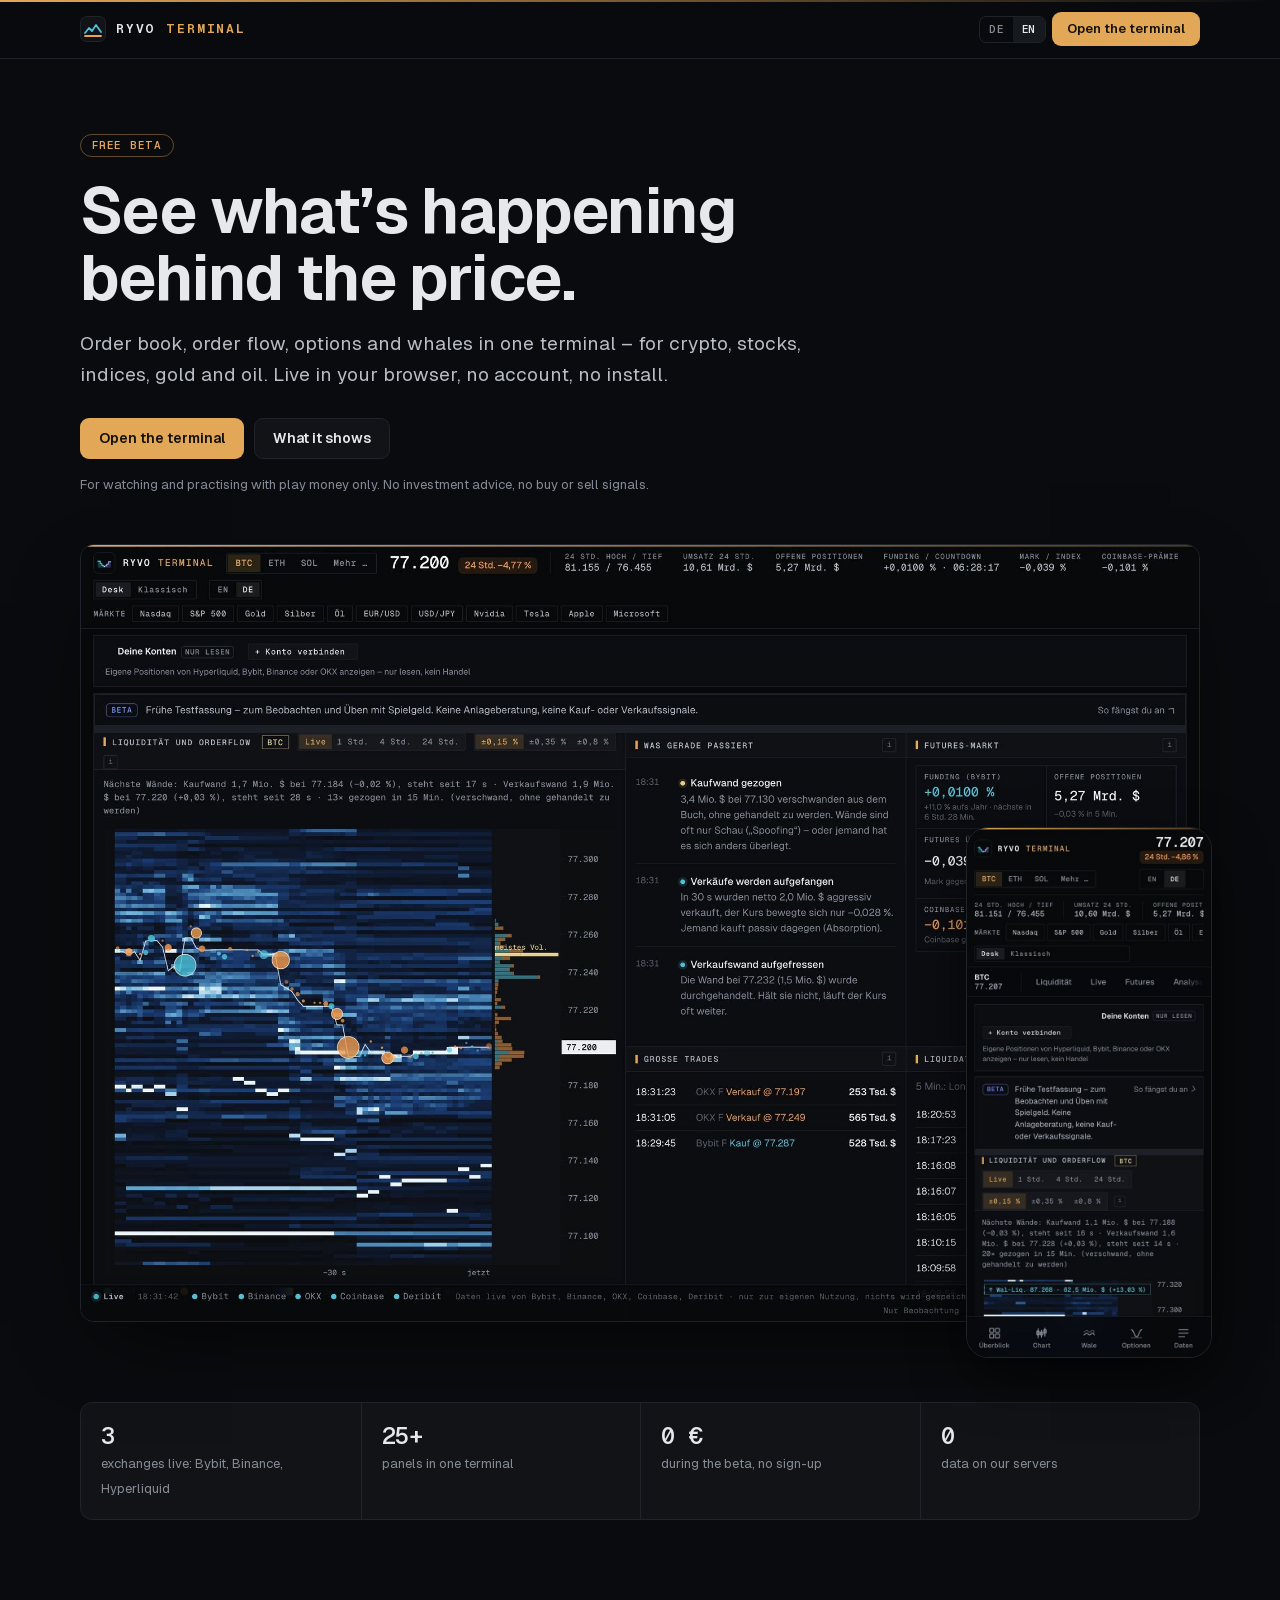
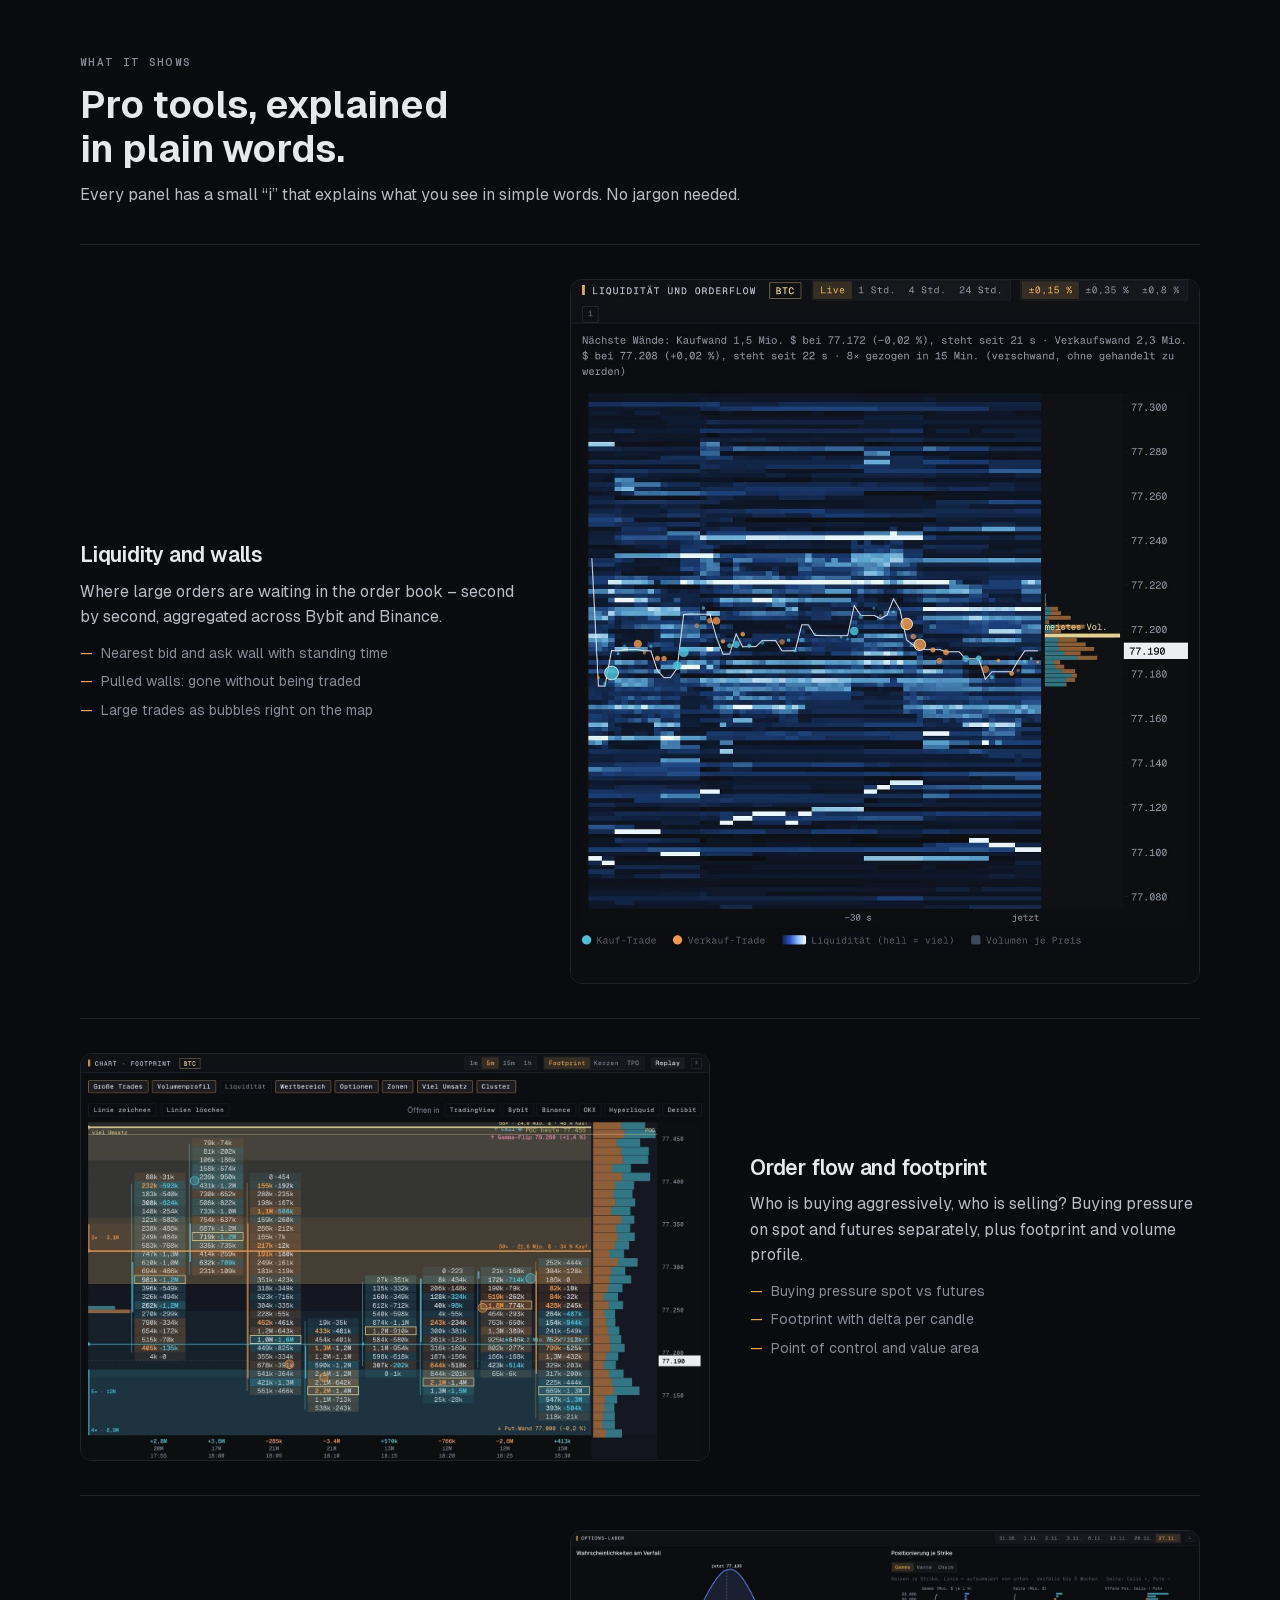
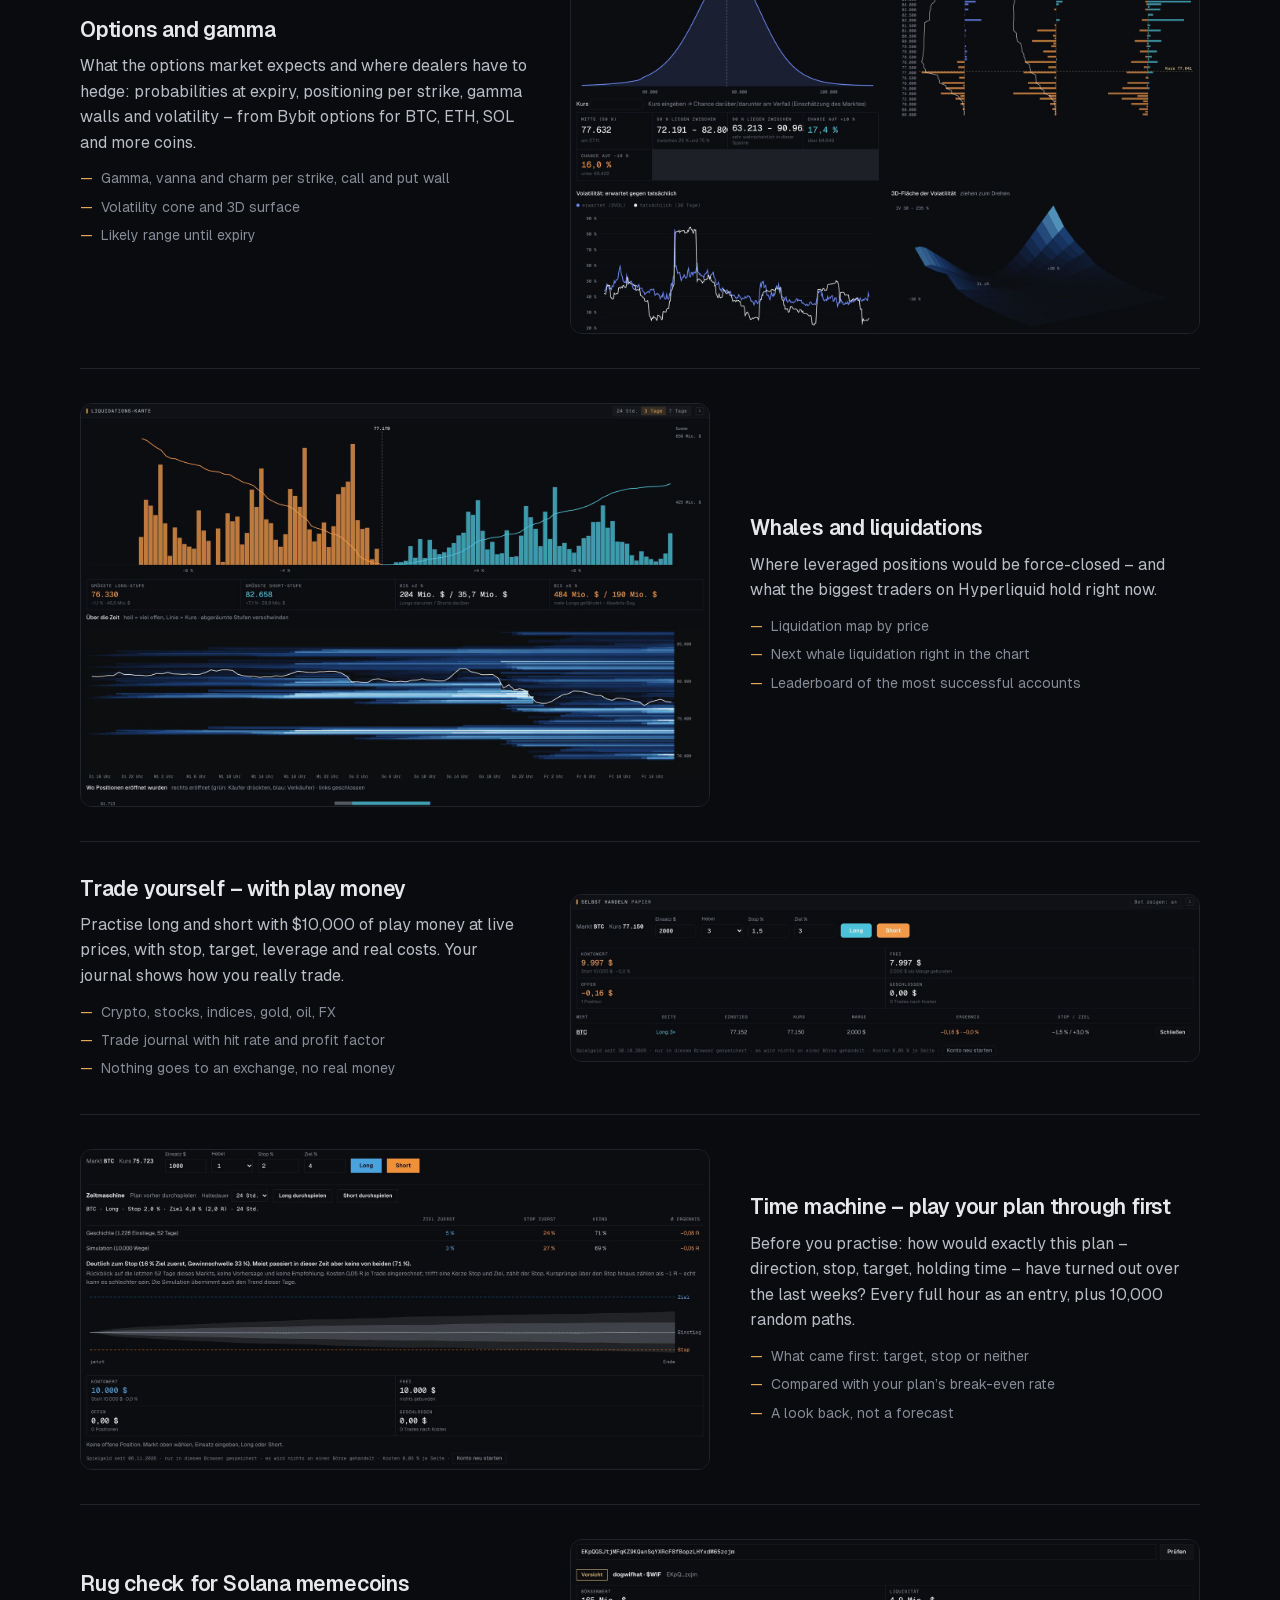
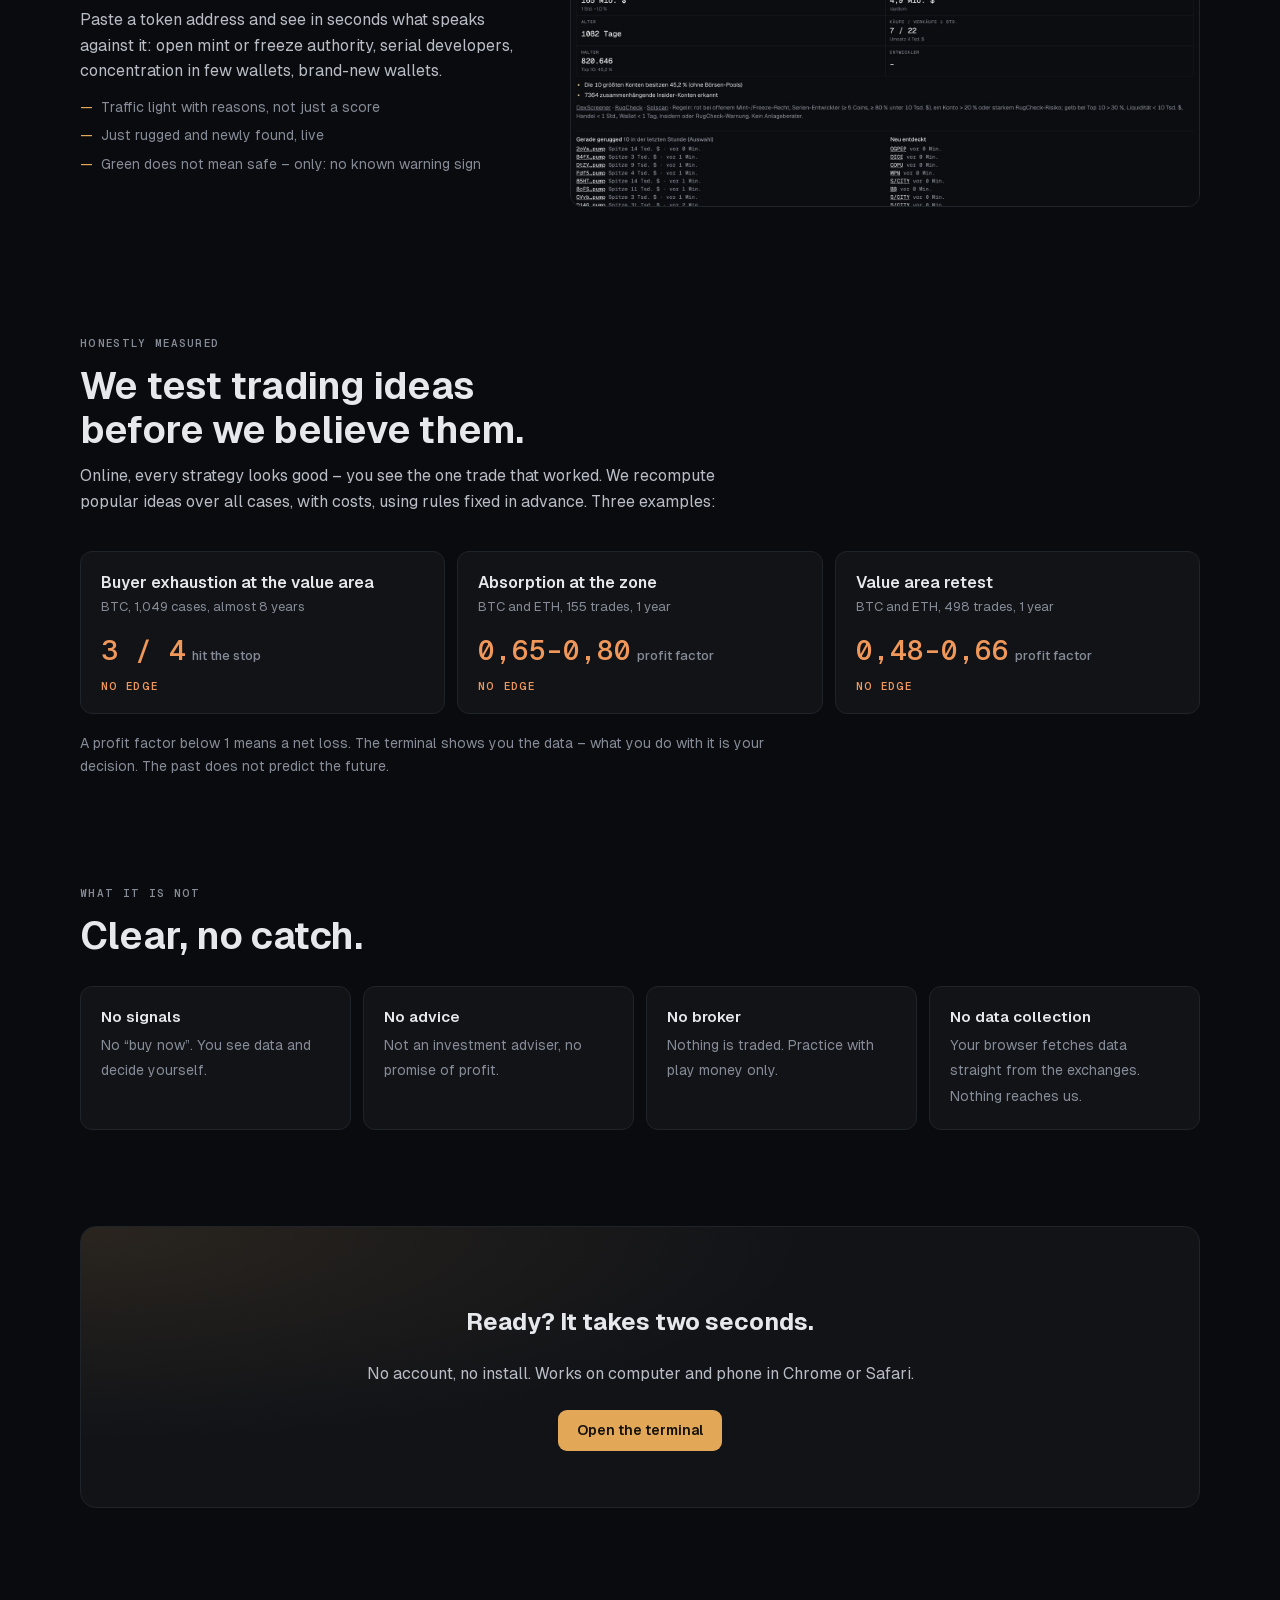
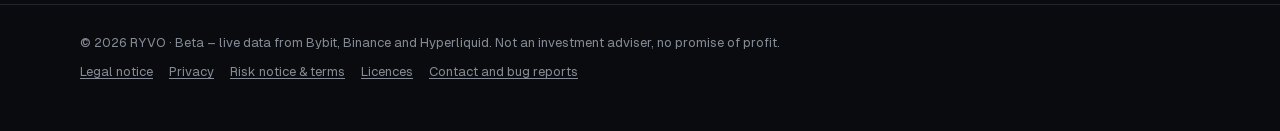
==== commit 64c5640d: "Beta r129: Befunde der Abnahme W4 – Mehrere Märkte lädt, Gold/Indizes/Aktien wählbar, ehrlicher Text" ====
--- a/start/index.html
+++ b/start/index.html
@@ -253,12 +253,12 @@
 
 <footer><div class="rahmen">
   <span>© 2026 RYVO · <span data-t="fuss1">Beta – Daten live von Bybit, Binance und Hyperliquid.</span> <span data-t="fuss2">Kein Anlageberater, kein Gewinnversprechen.</span></span>
-  <nav class="recht" aria-label="Rechtliches"><a href="../recht/impressum.html" data-t="l_imp">Impressum</a><a href="../recht/datenschutz.html" data-t="l_ds">Datenschutz</a><a href="../recht/hinweise.html" data-t="l_hin">Risikohinweis &amp; Nutzungsbedingungen</a><a href="../recht/lizenzen.html" data-t="l_liz">Lizenzen</a></nav>
+  <nav class="recht" aria-label="Rechtliches"><a href="../recht/impressum.html" data-t="l_imp">Impressum</a><a href="../recht/datenschutz.html" data-t="l_ds">Datenschutz</a><a href="../recht/hinweise.html" data-t="l_hin">Risikohinweis &amp; Nutzungsbedingungen</a><a href="../recht/lizenzen.html" data-t="l_liz">Lizenzen</a><a href="../recht/kontakt.html" data-t="l_kon">Kontakt und Fehler melden</a></nav>
 </div></footer>
 
 <script>
 (function () {
-  // Feedback-Adresse: erst eintragen, wenn Mio sie freigibt – bis dahin bleibt der Bereich ausgeblendet.
+  // Feedback-Adresse: erst nach Freigabe eintragen – bis dahin bleibt der Bereich ausgeblendet.
   var FEEDBACK_MAIL = '';
   var EN = {
     oeffnen: 'Open the terminal', beta: 'Free beta', h1: 'See what’s happening behind the price.',
@@ -287,7 +287,7 @@
     e_feedback: 'Feedback', h_feedback: 'What’s missing? What bugs you?', p_feedback: 'The beta gets better with your feedback. Just write what you notice.',
     ph_text: 'Your message …', senden: 'Send by email', fb_hinweis: 'Opens your email app with the text.',
     h_schluss: 'Ready? It takes two seconds.', p_schluss: 'No account, no install. Works on computer and phone in Chrome or Safari.',
-    fuss1: 'Beta – live data from Bybit, Binance and Hyperliquid.', l_imp: 'Legal notice', l_ds: 'Privacy', l_hin: 'Risk notice & terms', l_liz: 'Licences', fuss2: 'Not an investment adviser, no promise of profit.',
+    fuss1: 'Beta – live data from Bybit, Binance and Hyperliquid.', l_imp: 'Legal notice', l_ds: 'Privacy', l_hin: 'Risk notice & terms', l_liz: 'Licences', l_kon: 'Contact and bug reports', fuss2: 'Not an investment adviser, no promise of profit.',
     alt_ganz: 'RYVO Terminal on a computer: liquidity map, futures market and large trades for Bitcoin', alt_handy: 'RYVO Terminal on a phone',
     alt_heat: 'Liquidity map with walls and trades', alt_chart: 'Chart with footprint and volume profile', alt_gamma: 'Options lab with probabilities, positioning per strike and volatility',
     alt_lkarte: 'Liquidation map by price', alt_selbst: 'Practice account with an open position',
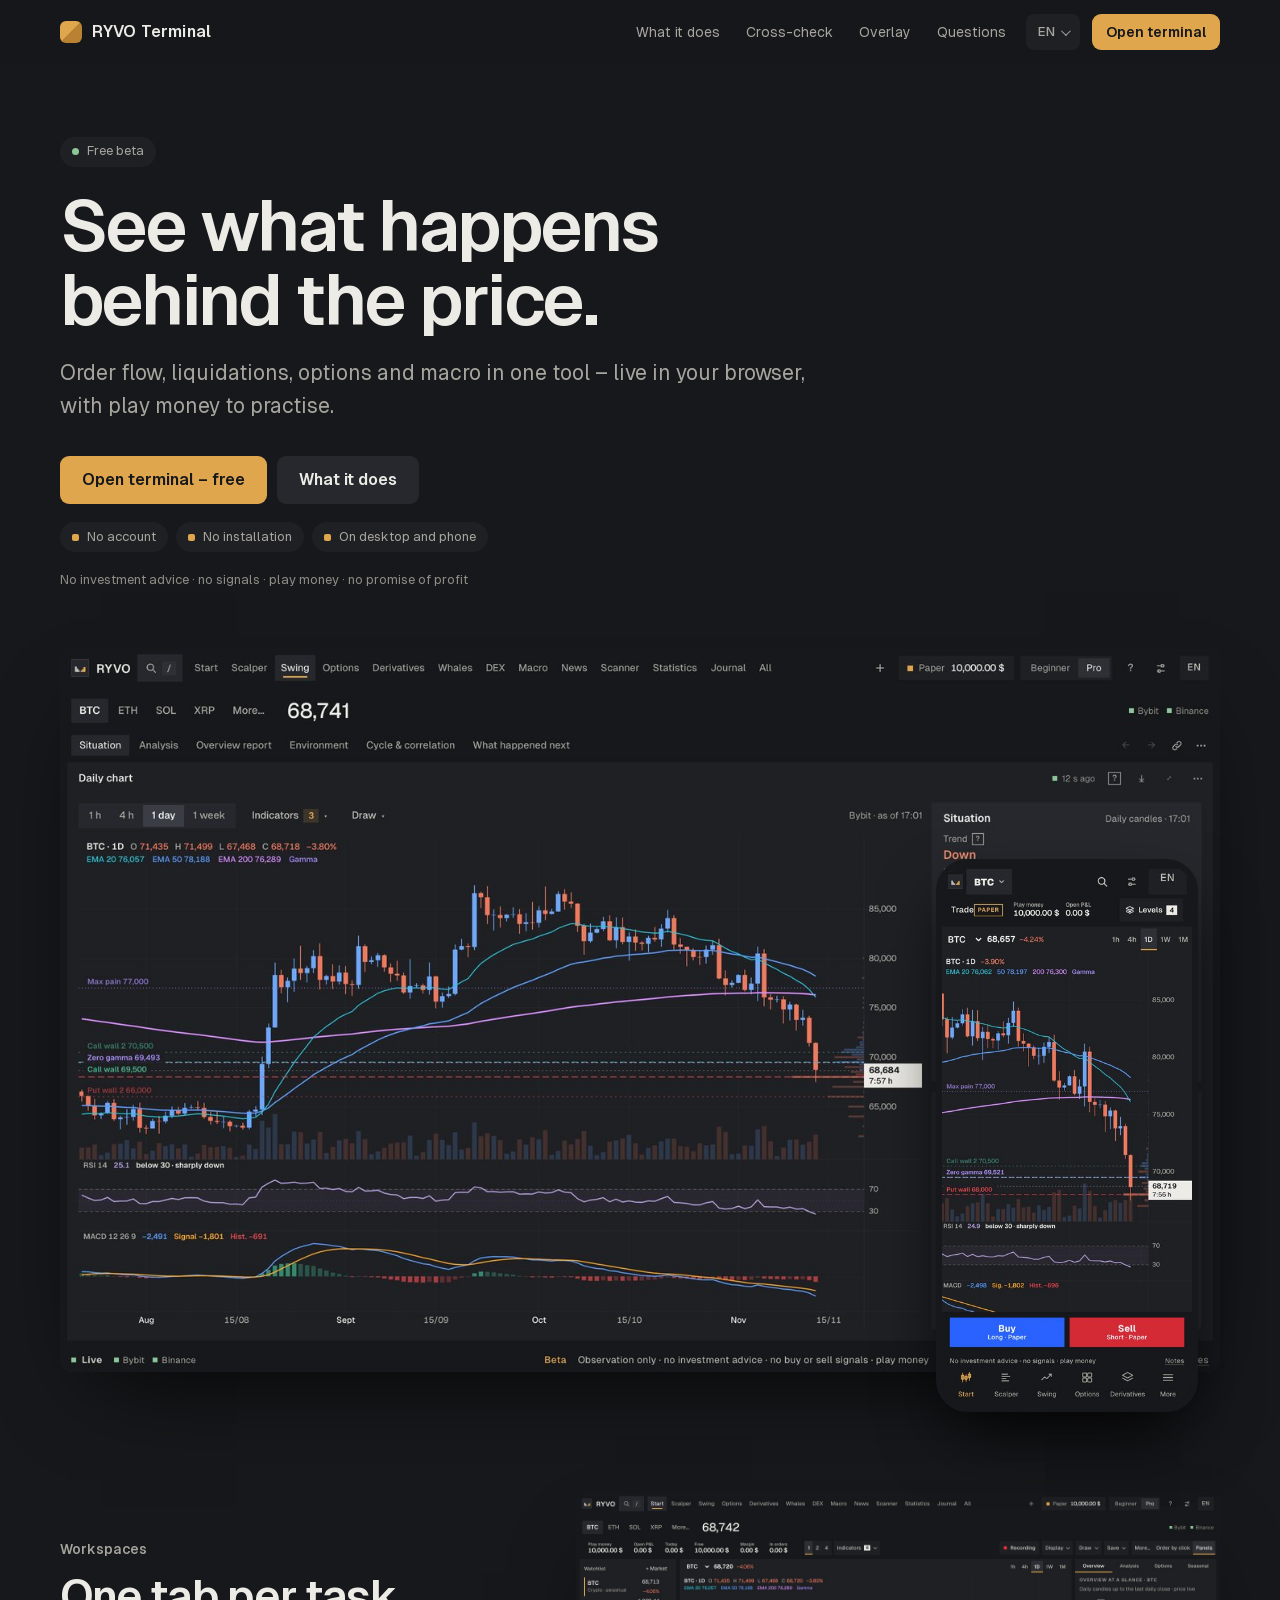
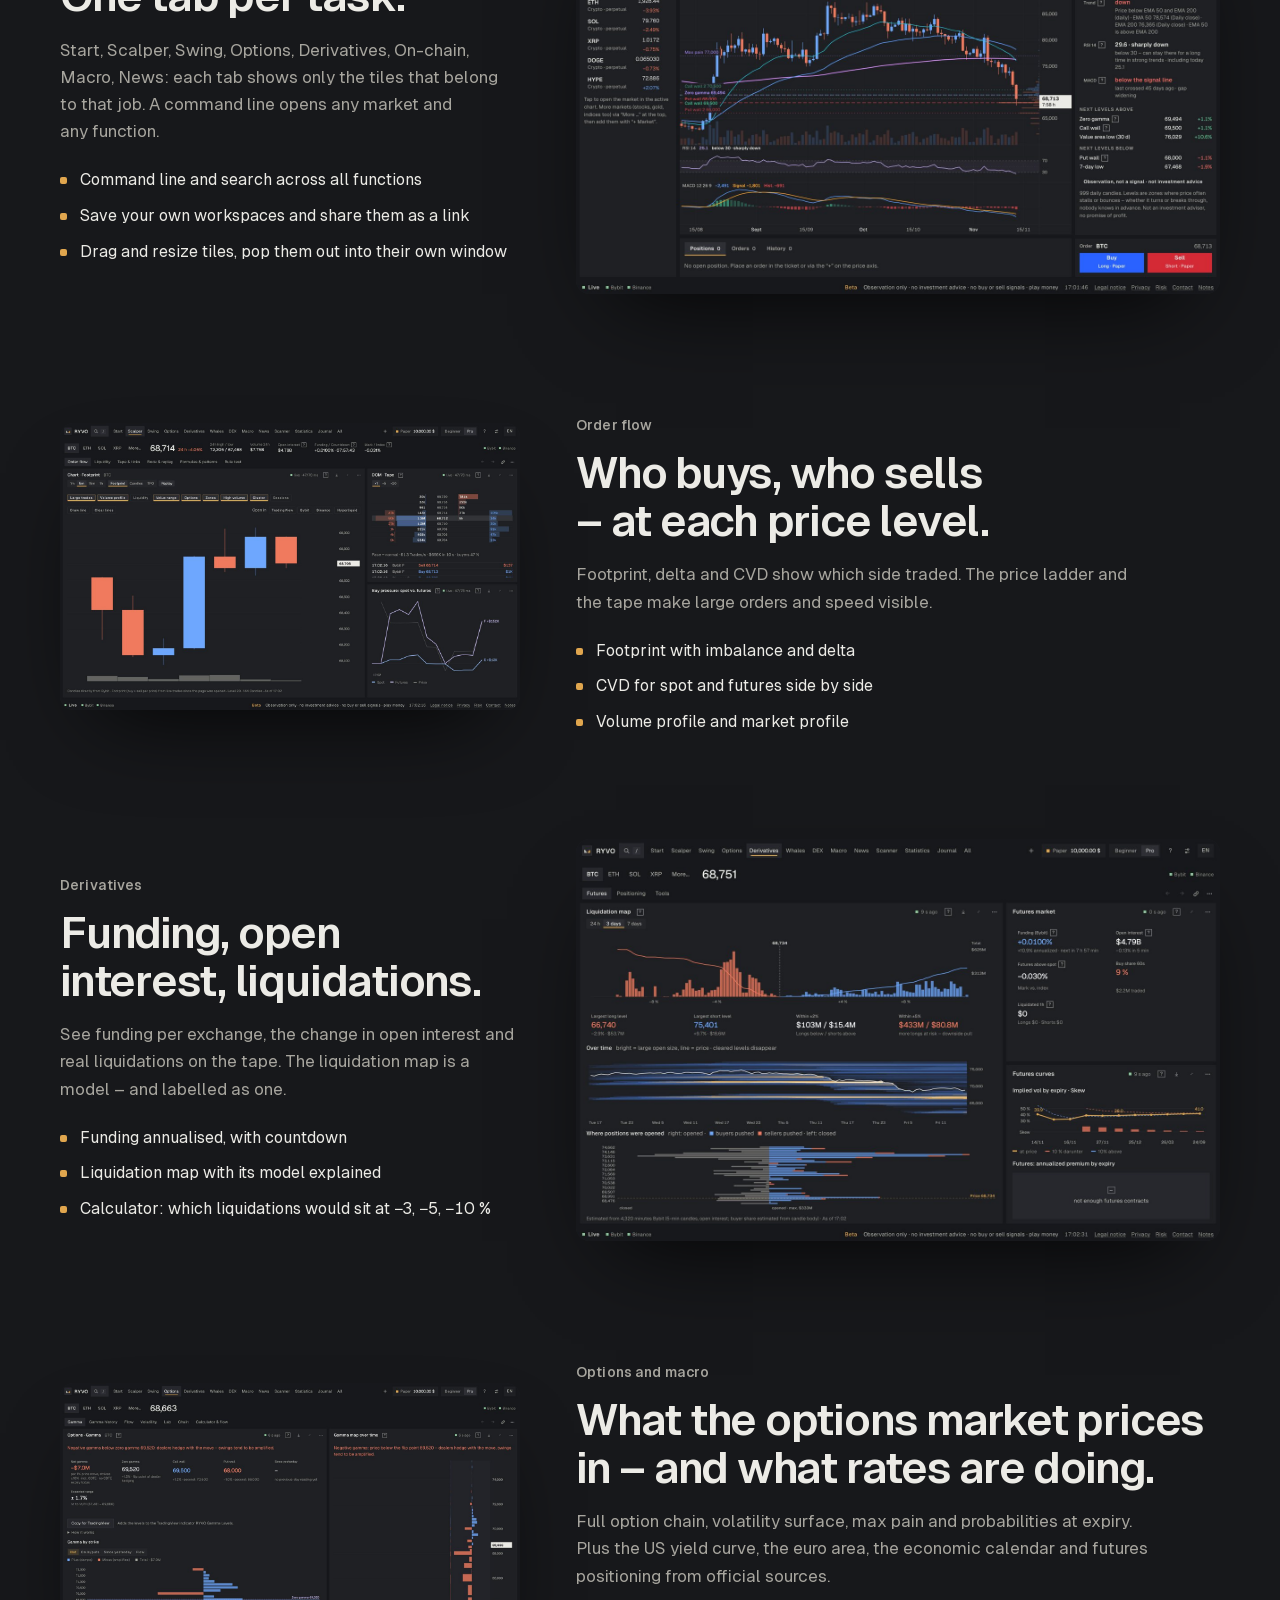
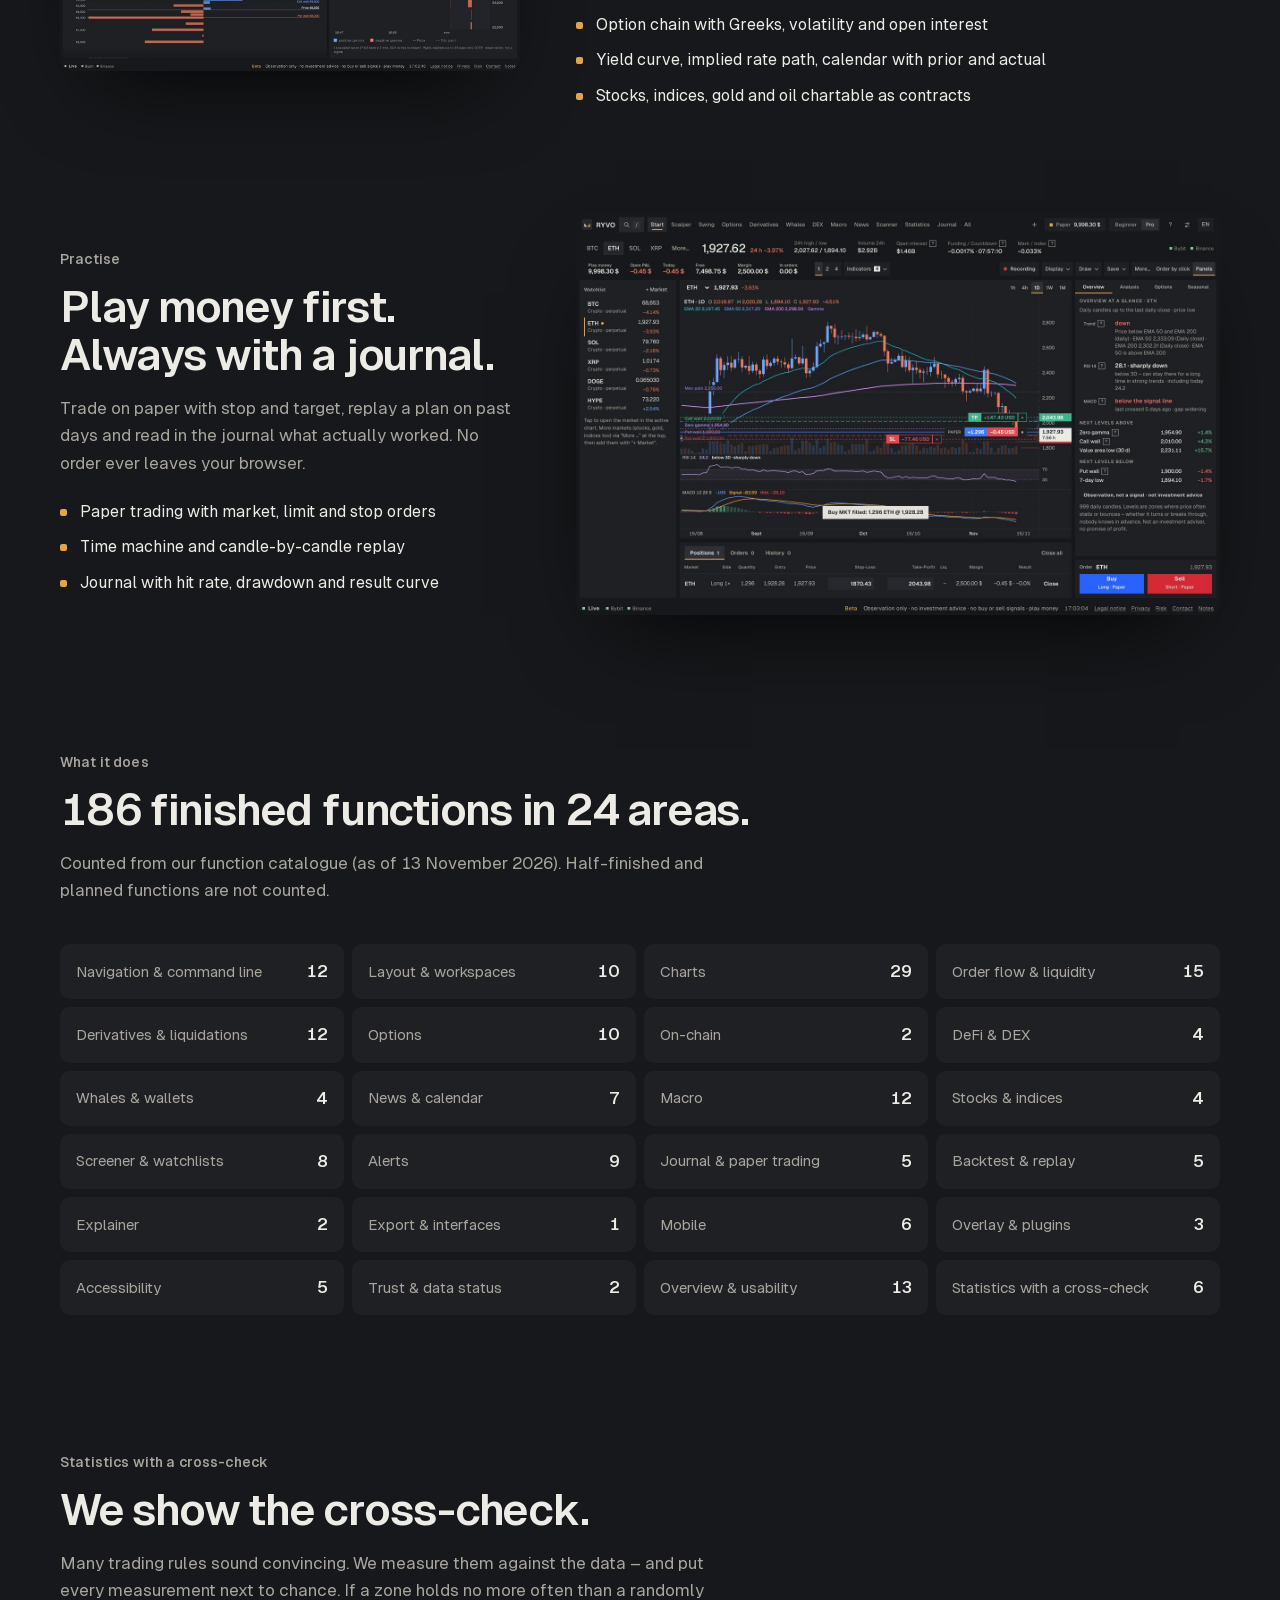
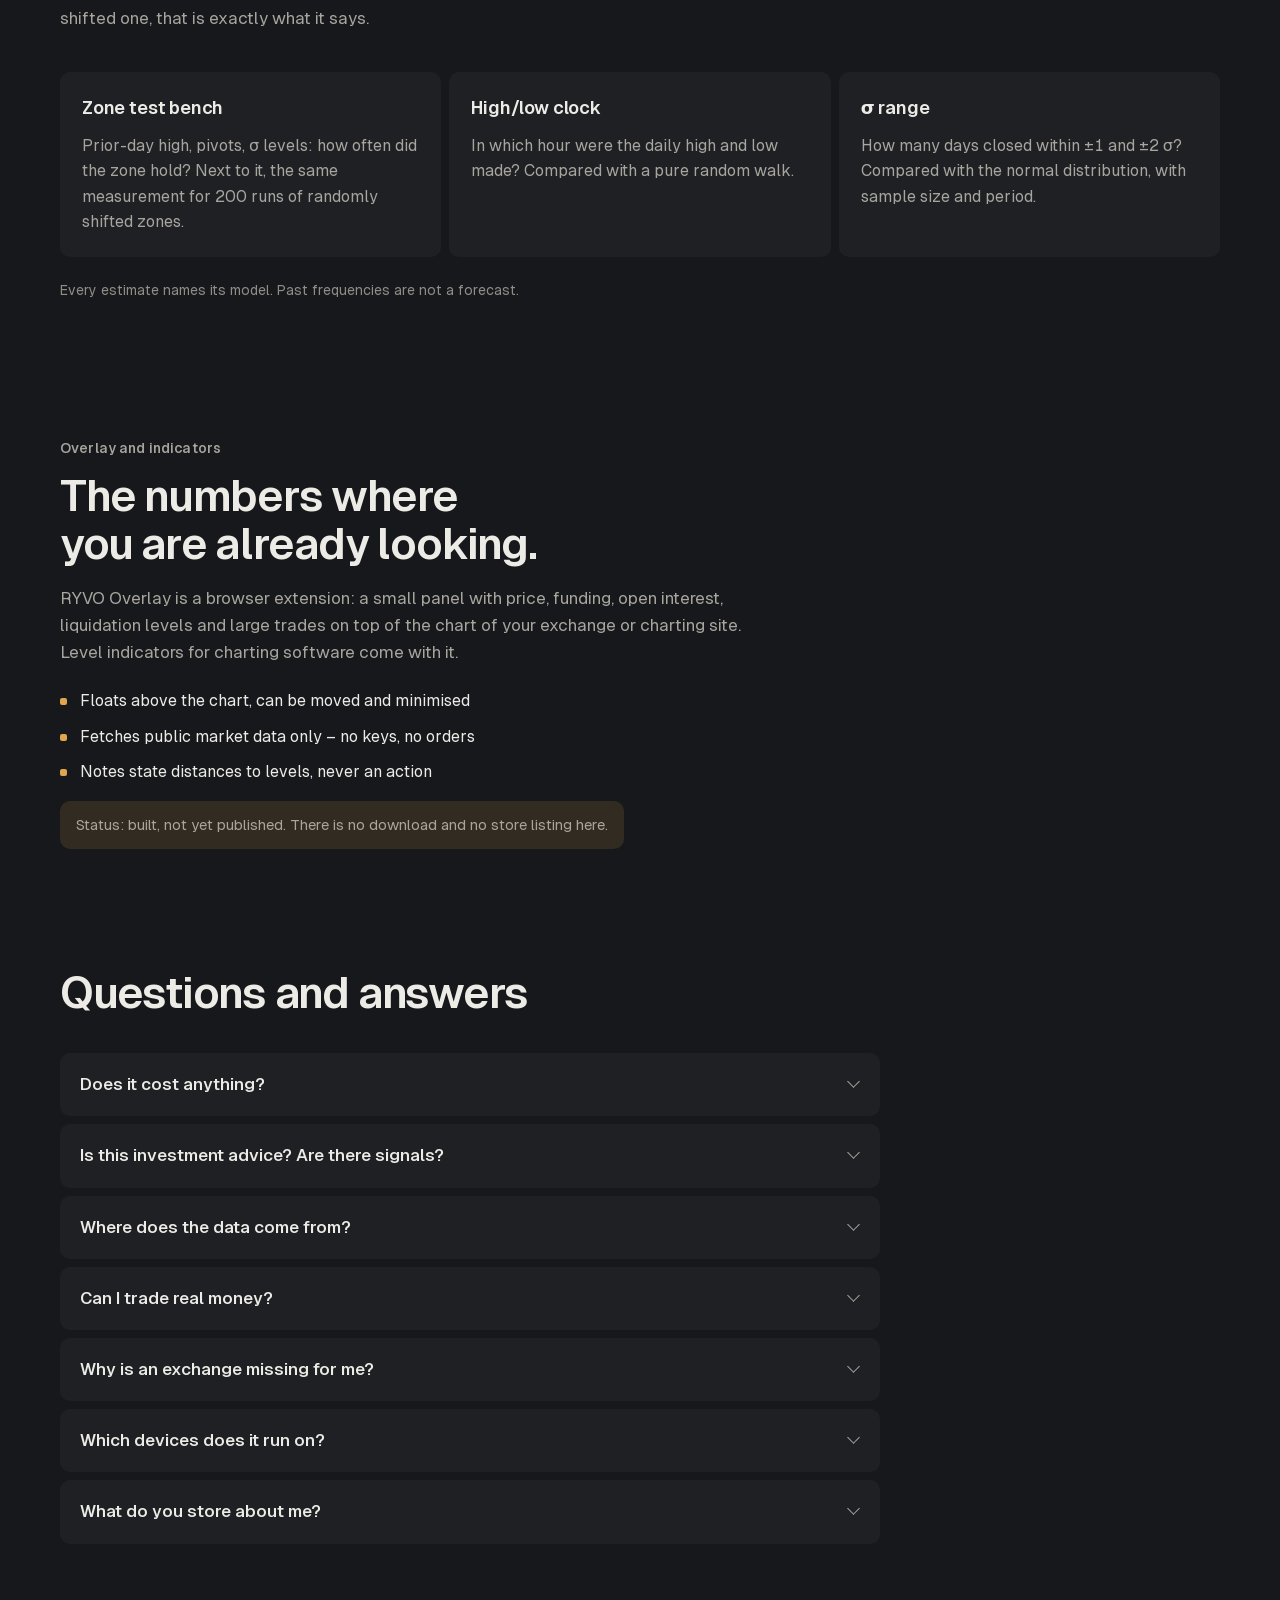
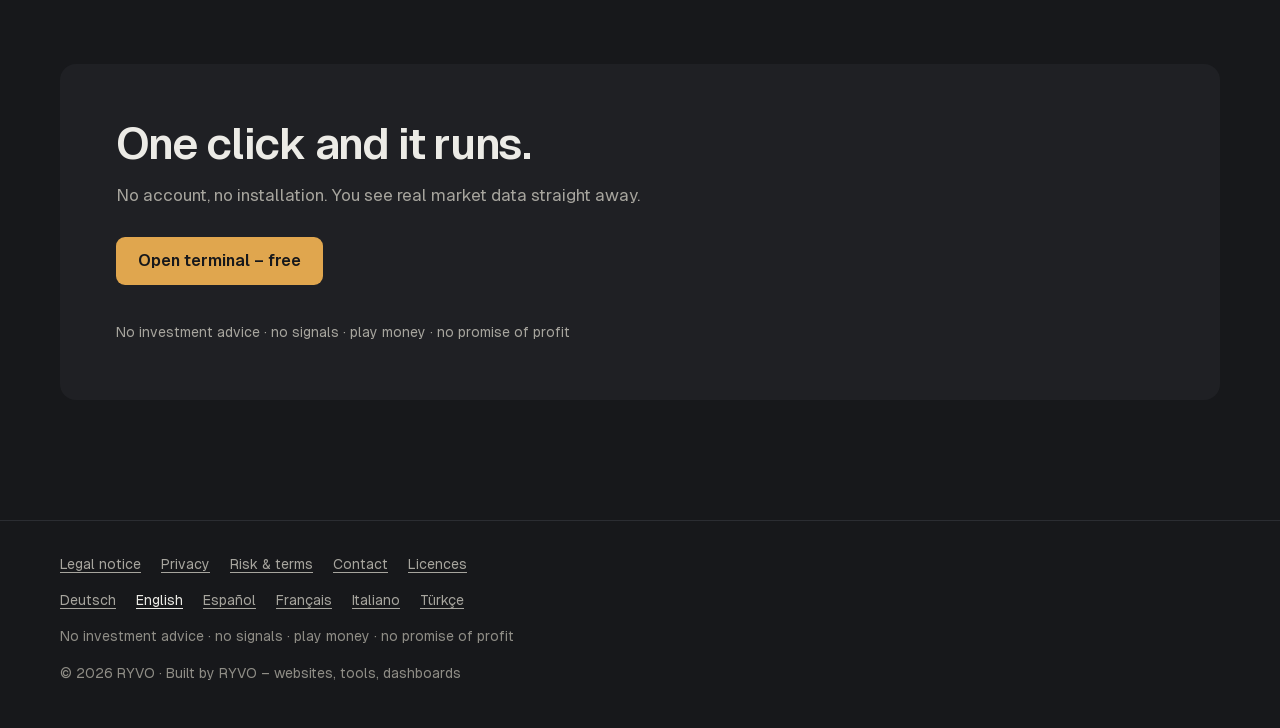
==== commit 02f615ff: "Beta r161: Grafik-Bugfix (G2), Mehr-Fenster, Börsen-Knopf, Live-Schilder, Handy-Fassung, Schluss-Prü" ====
--- a/start/index.html
+++ b/start/index.html
@@ -1,329 +1,156 @@
 <!doctype html>
-<html lang="de">
+<html lang="en">
 <head>
 <meta charset="utf-8">
 <meta name="viewport" content="width=device-width, initial-scale=1, viewport-fit=cover">
-<title>RYVO Terminal</title>
-<meta name="description" content="Sieh, was hinter dem Kurs passiert: Orderbuch, Orderflow, Optionen und Wale für Krypto, Aktien, Gold und Öl – live im Browser.">
+<title>RYVO Terminal – see what happens behind the price</title>
+<meta name="description" content="Order flow, liquidations, options and macro in one tool: live in the browser, free in beta, with play money to practise. No investment advice, no signals.">
 <meta name="robots" content="noindex,nofollow">
-<meta name="theme-color" content="#0a0b0e">
+<link rel="canonical" href="https://ryvohq.github.io/ryvo-terminal/start/">
+<link rel="alternate" hreflang="de" href="https://ryvohq.github.io/ryvo-terminal/start/de/">
+<link rel="alternate" hreflang="en" href="https://ryvohq.github.io/ryvo-terminal/start/en/">
+<link rel="alternate" hreflang="es" href="https://ryvohq.github.io/ryvo-terminal/start/es/">
+<link rel="alternate" hreflang="fr" href="https://ryvohq.github.io/ryvo-terminal/start/fr/">
+<link rel="alternate" hreflang="it" href="https://ryvohq.github.io/ryvo-terminal/start/it/">
+<link rel="alternate" hreflang="tr" href="https://ryvohq.github.io/ryvo-terminal/start/tr/">
+<link rel="alternate" hreflang="x-default" href="https://ryvohq.github.io/ryvo-terminal/start/">
+<meta name="theme-color" content="#17181b">
+<meta property="og:type" content="website">
+<meta property="og:site_name" content="RYVO Terminal">
+<meta property="og:locale" content="en_GB">
+<meta property="og:title" content="RYVO Terminal – see what happens behind the price">
+<meta property="og:description" content="Order flow, liquidations, options and macro in one tool: live in the browser, free in beta, with play money to practise. No investment advice, no signals.">
+<meta property="og:url" content="https://ryvohq.github.io/ryvo-terminal/start/">
+<meta property="og:image" content="https://ryvohq.github.io/ryvo-terminal/start/bilder/og.jpg">
+<meta property="og:image:width" content="1200">
+<meta property="og:image:height" content="630">
+<meta name="twitter:card" content="summary_large_image">
+<meta name="twitter:title" content="RYVO Terminal – see what happens behind the price">
+<meta name="twitter:description" content="Order flow, liquidations, options and macro in one tool: live in the browser, free in beta, with play money to practise. No investment advice, no signals.">
+<meta name="twitter:image" content="https://ryvohq.github.io/ryvo-terminal/start/bilder/og.jpg">
+<link rel="icon" href="bilder/zeichen.svg" type="image/svg+xml">
+<script type="application/ld+json">{"@context": "https://schema.org", "@type": "SoftwareApplication", "name": "RYVO Terminal", "applicationCategory": "FinanceApplication", "operatingSystem": "Web", "url": "https://ryvohq.github.io/ryvo-terminal/", "inLanguage": "en", "description": "Order flow, liquidations, options and macro in one tool: live in the browser, free in beta, with play money to practise. No investment advice, no signals.", "isAccessibleForFree": true, "offers": {"@type": "Offer", "price": "0", "priceCurrency": "EUR"}, "publisher": {"@type": "Organization", "name": "RYVO"}}</script>
+<script>(function(){var L=["de", "en", "es", "fr", "it", "tr"],s='en';try{var q=new URLSearchParams(location.search);if(q.has('bleiben'))return;var g=q.get('lang'),m=localStorage.getItem('profi.sprache'),n=(navigator.languages||[navigator.language||'']).map(function(x){return String(x).slice(0,2).toLowerCase()}).filter(function(x){return L.indexOf(x)>=0})[0];s=L.indexOf(g)>=0?g:L.indexOf(m)>=0?m:n||'en';}catch(e){}location.replace(s+'/'+location.hash);})();</script>
 <style>
-@font-face { font-family: "Geist"; src: url("schrift/Geist-Variable.woff2") format("woff2"); font-weight: 100 900; font-display: swap; }
-@font-face { font-family: "Geist Mono"; src: url("schrift/GeistMono-Variable.woff2") format("woff2"); font-weight: 100 900; font-display: swap; }
-:root {
-  --grund: #0a0b0e; --feld: #111317; --feld-2: #16191e; --linie: #1f232a; --text: #e6e8eb; --text-2: #b8bdc6; --leise: #868c97;
-  --akzent: #e3a857; --kauf: #4fc1d8; --verk: #f0975a;
-  --sans: "Geist", system-ui, -apple-system, "Segoe UI", sans-serif; --mono: "Geist Mono", ui-monospace, "SF Mono", Menlo, monospace;
-  color-scheme: dark;
-}
-* { box-sizing: border-box; }
-html { -webkit-text-size-adjust: 100%; scroll-behavior: smooth; }
-body { margin: 0; background: var(--grund); color: var(--text); font: 400 16px/1.6 var(--sans); }
-body::before { content: ""; position: fixed; inset: 0 0 auto 0; height: 2px; z-index: 10; background: linear-gradient(90deg, var(--akzent), transparent); }
-a { color: inherit; }
-img { display: block; max-width: 100%; height: auto; }
-.rahmen { width: min(1120px, 100% - 32px); margin-inline: auto; }
-.mono { font-family: var(--mono); }
+@font-face{font-family:"Geist";src:url("../schrift/Geist-Variable.woff2") format("woff2");font-weight:100 900;font-display:swap}
+:root{--bg:#17181b;--f1:#1f2024;--f2:#26282d;--f3:#2e3036;--trenn:#2b2d32;--t1:#ecebe6;--t2:#a7a59e;--leise:#8f8d86;--gold:#e0a64e;--gold-weich:rgba(224,166,78,.13);--live:#8cc79a;--r:10px;color-scheme:dark}
+*{box-sizing:border-box;margin:0}
+html{-webkit-text-size-adjust:100%;scroll-behavior:smooth;scroll-padding-top:76px}
+@media (prefers-reduced-motion:reduce){html{scroll-behavior:auto}*{transition:none!important}}
+body{background:var(--bg);color:var(--t1);font:400 17px/1.6 "Geist",system-ui,-apple-system,"Segoe UI",sans-serif;font-feature-settings:"tnum" 1,"ss01" 1;-webkit-font-smoothing:antialiased}
+a{color:inherit}
+img{display:block;max-width:100%;height:auto}
+:focus-visible{outline:2px solid var(--gold);outline-offset:3px;border-radius:6px}
+.rahmen{width:min(1160px,100% - 40px);margin-inline:auto}
+.sprung{position:absolute;left:12px;top:-64px;z-index:20;background:var(--gold);color:var(--bg);padding:10px 14px;border-radius:8px;font-weight:600;text-decoration:none}
+.sprung:focus{top:12px}
+.kopf{position:sticky;top:0;z-index:10;background:rgba(23,24,27,.92);backdrop-filter:blur(12px);-webkit-backdrop-filter:blur(12px)}
+.kopf .rahmen{display:flex;align-items:center;gap:8px;height:64px}
+.marke{display:flex;align-items:center;gap:10px;font-weight:600;font-size:16px;letter-spacing:.01em;text-decoration:none;margin-right:auto;white-space:nowrap}
+.zeichen{width:22px;height:22px;border-radius:6px;background:linear-gradient(135deg,var(--gold) 0 50%,#b88232 50%);display:block;flex:none}
+.kopf nav{display:flex;gap:2px}
+.kopf nav a{font-size:14px;color:var(--t2);text-decoration:none;padding:8px 12px;border-radius:8px;white-space:nowrap}
+.kopf nav a:hover{color:var(--t1);background:var(--f1)}
+.sprachwahl{position:relative}
+.sprachwahl summary{list-style:none;cursor:pointer;display:flex;align-items:center;gap:6px;height:36px;padding:0 12px;border-radius:8px;background:var(--f1);color:var(--t2);font-size:13px;font-weight:500}
+.sprachwahl summary::-webkit-details-marker{display:none}
+.sprachwahl summary::after{content:"";width:6px;height:6px;border-right:1.5px solid currentColor;border-bottom:1.5px solid currentColor;transform:rotate(45deg) translateY(-2px)}
+.sprachwahl[open] summary{color:var(--t1);background:var(--f2)}
+.sprachwahl ul{position:absolute;right:0;top:44px;list-style:none;padding:6px;background:var(--f2);border-radius:var(--r);min-width:168px;box-shadow:0 18px 50px rgba(0,0,0,.5)}
+.sprachwahl a{display:flex;justify-content:space-between;gap:16px;padding:9px 10px;border-radius:7px;text-decoration:none;font-size:14px;color:var(--t2)}
+.sprachwahl a:hover,.sprachwahl a[aria-current]{background:var(--f3);color:var(--t1)}
+.sprachwahl a span{color:var(--t2);font-size:12px}
+.knopf{display:inline-flex;align-items:center;justify-content:center;gap:8px;min-height:48px;padding:0 22px;border-radius:9px;font-weight:600;font-size:16px;text-decoration:none;white-space:nowrap;transition:filter .15s,background .15s}
+.knopf.haupt{background:var(--gold);color:#17181b}
+.knopf.haupt:hover{filter:brightness(1.08)}
+.knopf.zweit{background:var(--f2);color:var(--t1)}
+.knopf.zweit:hover{background:var(--f3)}
+.kopf .knopf{min-height:36px;padding:0 14px;font-size:14px;margin-left:4px}
+.held{padding:72px 0 0}
+.chip{display:inline-flex;align-items:center;gap:8px;height:30px;padding:0 12px;border-radius:999px;background:var(--f1);color:var(--t2);font-size:13px}
+.chip::before{content:"";width:7px;height:7px;border-radius:2px;background:var(--gold)}
+.chip.live::before{border-radius:50%;background:var(--live)}
+h1{font-size:clamp(38px,6.4vw,72px);line-height:1.03;font-weight:600;letter-spacing:-.035em;margin:22px 0 20px;max-width:14ch;text-wrap:balance}
+.held .unter{font-size:clamp(17px,1.9vw,21px);color:var(--t2);max-width:56ch;text-wrap:pretty}
+.held .knoepfe{display:flex;flex-wrap:wrap;gap:10px;margin:32px 0 18px}
+.ohne{display:flex;flex-wrap:wrap;gap:8px;list-style:none;padding:0}
+.kern{margin-top:18px;font-size:13px;color:var(--leise)}
+.buehne{position:relative;margin-top:56px}
+.foto{border-radius:14px;overflow:hidden;background:var(--f1);box-shadow:0 40px 90px -40px rgba(0,0,0,.9)}
+.foto img{width:100%}
+.foto figcaption{font-size:12px;color:var(--leise);padding:9px 14px;border-top:1px solid var(--trenn)}
+.foto.handy{width:min(27%,250px);border-radius:26px}
+.buehne .handy{position:absolute;right:28px;bottom:-34px;box-shadow:0 30px 70px -10px rgba(0,0,0,.9);outline:6px solid var(--bg)}
+.schema{aspect-ratio:1440/900;display:grid;grid-template-rows:auto 1fr;gap:8px;padding:10px;background:var(--bg)}
+.handy .schema{aspect-ratio:390/700;grid-template-rows:auto auto 1fr auto}
+.sk-kopf{display:flex;align-items:center;gap:12px;height:34px;padding:0 6px;min-width:0}
+.sk-kopf b{font-size:14px;font-weight:600}
+.sk-befehl{width:18%;height:22px;border-radius:7px;background:var(--f2);flex:none}
+.sk-reiter{display:flex;gap:2px;min-width:0;overflow:hidden}
+.sk-reiter span{font-size:clamp(9px,1vw,13px);color:var(--leise);padding:5px 9px;border-radius:7px;white-space:nowrap;position:relative}
+.sk-reiter span[aria-current]{color:var(--t1);background:var(--f2);box-shadow:inset 0 -2px 0 -0px var(--gold)}
+.sk-raster{display:grid;gap:8px;min-height:0;grid-template-columns:repeat(12,1fr);grid-template-rows:repeat(6,1fr)}
+.sk-kachel{background:var(--f1);border-radius:var(--r);padding:12px 14px;display:flex;flex-direction:column;gap:9px;min-width:0;min-height:0;overflow:hidden}
+.sk-kachel b{font-size:clamp(10px,1.05vw,14px);font-weight:550;color:var(--t2);white-space:nowrap;overflow:hidden;text-overflow:ellipsis}
+.sk-kachel i{display:block;height:8px;border-radius:4px;background:var(--f2);width:72%}
+.sk-kachel i:nth-of-type(2){width:46%}.sk-kachel i:nth-of-type(3){width:58%}.sk-kachel i:nth-of-type(4){width:34%}
+.sk-kachel.gross{flex:1}
+.n4 .sk-kachel:nth-child(1){grid-area:1/1/7/8}.n4 .sk-kachel:nth-child(2){grid-area:1/8/4/13}.n4 .sk-kachel:nth-child(3){grid-area:4/8/7/11}.n4 .sk-kachel:nth-child(4){grid-area:4/11/7/13}
+.n5 .sk-kachel:nth-child(1){grid-area:1/1/7/3}.n5 .sk-kachel:nth-child(2){grid-area:1/3/7/10}.n5 .sk-kachel:nth-child(3){grid-area:1/10/3/13}.n5 .sk-kachel:nth-child(4){grid-area:3/10/5/13}.n5 .sk-kachel:nth-child(5){grid-area:5/10/7/13}
+.sk-leiste{display:flex;justify-content:space-around;padding:8px 0}
+.sk-leiste i{width:22px;height:22px;border-radius:7px;background:var(--f2);display:block}
+section{padding:120px 0 0}
+.kicker{color:var(--gold);font-size:14px;font-weight:550;letter-spacing:.01em;margin-bottom:12px}
+h2{font-size:clamp(28px,3.6vw,44px);line-height:1.1;font-weight:600;letter-spacing:-.028em;text-wrap:balance}
+h3{font-size:18px;font-weight:600;letter-spacing:-.01em}
+.zeile{display:grid;grid-template-columns:5fr 7fr;gap:56px;align-items:center}
+.zeile:nth-of-type(even) .text{order:2}
+.zeile+.zeile{margin-top:104px}
+.text p{color:var(--t2);margin-top:16px;max-width:52ch;text-wrap:pretty}
+.punkte{list-style:none;padding:0;margin-top:22px;display:grid;gap:10px}
+.punkte li{position:relative;padding-left:20px;color:var(--t1);font-size:16px}
+.punkte li::before{content:"";position:absolute;left:0;top:.62em;width:7px;height:7px;border-radius:2px;background:var(--gold)}
+.kopfzeile{max-width:760px}
+.kopfzeile p{color:var(--t2);margin-top:16px;max-width:62ch}
+.bereiche{list-style:none;padding:0;margin-top:40px;display:grid;grid-template-columns:repeat(4,1fr);gap:8px}
+.bereiche li{display:flex;align-items:center;justify-content:space-between;gap:12px;background:var(--f1);border-radius:var(--r);padding:14px 16px;font-size:15px;color:var(--t2)}
+.bereiche b{font-weight:550;color:var(--t1);font-size:17px}
+.karten{display:grid;grid-template-columns:repeat(3,1fr);gap:8px;margin-top:40px}
+.karte{background:var(--f1);border-radius:var(--r);padding:22px}
+.karte p{color:var(--t2);font-size:16px;margin-top:10px}
+.fein{margin-top:22px;font-size:14px;color:var(--leise)}
+.status{display:inline-flex;margin-top:26px;background:var(--gold-weich);color:var(--t1);border-radius:var(--r);padding:12px 16px;font-size:15px}
+.band{background:var(--f1);border-radius:16px;padding:56px;display:grid;gap:14px;justify-items:start}
+.band p{color:var(--t2);max-width:58ch}
+.band .knopf{margin-top:14px}
+.faq{margin-top:36px;max-width:820px;display:grid;gap:8px}
+.faq details{background:var(--f1);border-radius:var(--r)}
+.faq summary{cursor:pointer;list-style:none;padding:18px 52px 18px 20px;font-weight:550;position:relative}
+.faq summary::-webkit-details-marker{display:none}
+.faq summary::after{content:"";position:absolute;right:22px;top:24px;width:8px;height:8px;border-right:1.5px solid var(--t2);border-bottom:1.5px solid var(--t2);transform:rotate(45deg)}
+.faq details[open] summary::after{transform:rotate(-135deg);top:28px}
+.faq p{padding:0 20px 20px;color:var(--t2);max-width:68ch}
+.faq a{color:var(--gold)}
+footer{margin-top:120px;border-top:1px solid var(--trenn);padding:32px 0 44px;font-size:14px;color:var(--leise)}
+footer .rahmen{display:grid;gap:14px}
+footer nav{display:flex;flex-wrap:wrap;gap:6px 20px}
+footer a{color:var(--t2);text-underline-offset:3px}
+footer a[aria-current]{color:var(--t1)}
+@media (max-width:980px){.kopf nav{display:none}.zeile{grid-template-columns:1fr;gap:28px}.zeile:nth-of-type(even) .text{order:0}.bereiche{grid-template-columns:repeat(2,1fr)}.karten{grid-template-columns:1fr}section{padding-top:88px}.zeile+.zeile{margin-top:72px}.band{padding:32px 24px}}
+@media (max-width:520px){.rahmen{width:calc(100% - 32px)}.kopf .knopf{display:none}.held{padding-top:44px}.held .knoepfe .knopf{width:100%}.buehne{margin-top:40px}.buehne .handy{right:12px;bottom:-22px;width:30%;border-radius:16px;outline-width:4px}.sk-kachel{padding:7px 8px;gap:5px;border-radius:7px}.sk-kachel i{height:5px}.sk-kopf{height:22px;gap:6px}.sk-reiter span{padding:3px 5px}.schema{padding:6px;gap:5px}.sk-raster{gap:5px}.bereiche li{padding:12px;font-size:14px}.foto{border-radius:10px}.buehne .foto:not(.handy){display:none}.buehne .handy{position:static;width:min(74%,290px);margin-inline:auto;outline:0;border-radius:22px}.handy .schema{padding:10px;gap:8px}.handy .sk-kopf{height:30px}.handy .sk-reiter span{padding:5px 8px;font-size:12px}.handy .sk-kachel{padding:12px;gap:9px;border-radius:10px}.handy .sk-kachel i{height:8px}}
 
-header.kopf { position: sticky; top: 0; z-index: 5; background: color-mix(in srgb, var(--grund) 86%, transparent); backdrop-filter: blur(10px); -webkit-backdrop-filter: blur(10px); border-bottom: 1px solid var(--linie); }
-.kopf .rahmen { display: flex; align-items: center; gap: 16px; height: 58px; }
-.marke { display: flex; align-items: center; gap: 10px; text-decoration: none; font: 700 13px var(--mono); letter-spacing: .14em; }
-.marke span { color: var(--akzent); }
-.marke svg { flex: none; }
-.kopf nav { margin-left: auto; display: flex; align-items: center; gap: 6px; }
-.sprache { display: inline-flex; border: 1px solid var(--linie); border-radius: 7px; overflow: hidden; }
-.sprache button { font: 600 11px var(--mono); letter-spacing: .06em; padding: 6px 9px; background: transparent; color: var(--leise); border: 0; cursor: pointer; }
-.sprache button[aria-pressed="true"] { background: var(--feld-2); color: var(--text); }
-.knopf { display: inline-flex; align-items: center; gap: 8px; font: 600 14px var(--sans); text-decoration: none; padding: 11px 18px; border-radius: 9px; border: 1px solid transparent; cursor: pointer; white-space: nowrap; }
-.knopf.haupt { background: var(--akzent); color: #16120b; }
-.knopf.haupt:hover { filter: brightness(1.07); }
-.knopf.zweit { border-color: var(--linie); color: var(--text); background: var(--feld); }
-.knopf.zweit:hover { border-color: #2c313a; }
-.kopf .knopf { padding: 8px 14px; font-size: 13px; }
-
-.held { padding: 72px 0 40px; }
-.marke-klein { display: inline-flex; align-items: center; gap: 8px; font: 600 11px var(--mono); letter-spacing: .1em; text-transform: uppercase; color: var(--akzent); border: 1px solid color-mix(in srgb, var(--akzent) 40%, transparent); border-radius: 999px; padding: 4px 11px; }
-.held h1 { font: 650 clamp(36px, 6vw, 64px)/1.05 var(--sans); letter-spacing: -.025em; margin: 20px 0 18px; max-width: 15ch; text-wrap: balance; }
-.held p.unter { font-size: clamp(16px, 2vw, 19px); color: var(--text-2); max-width: 58ch; margin: 0 0 28px; text-wrap: pretty; }
-.held .knoepfe { display: flex; flex-wrap: wrap; gap: 10px; }
-.held .fein { margin-top: 16px; font-size: 13px; color: var(--leise); }
-.buehne { margin-top: 48px; position: relative; }
-.buehne .gross { border: 1px solid var(--linie); border-radius: 14px; overflow: hidden; box-shadow: 0 30px 80px -30px rgba(0,0,0,.8); }
-.buehne .handy { position: absolute; right: -12px; bottom: -36px; width: 22%; min-width: 150px; border: 1px solid var(--linie); border-radius: 22px; overflow: hidden; box-shadow: 0 20px 60px -10px rgba(0,0,0,.85); }
-
-.zahlenleiste { display: grid; grid-template-columns: repeat(4, minmax(0, 1fr)); border: 1px solid var(--linie); border-radius: 12px; margin: 80px 0 0; background: var(--feld); }
-.zahlenleiste div { padding: 18px 20px; border-left: 1px solid var(--linie); }
-.zahlenleiste div:first-child { border-left: 0; }
-.zahlenleiste b { display: block; font: 600 24px var(--mono); letter-spacing: -.01em; }
-.zahlenleiste span { font-size: 13px; color: var(--leise); }
-
-section.block { padding: 96px 0 0; }
-.block h2 { font: 650 clamp(26px, 3.6vw, 38px)/1.15 var(--sans); letter-spacing: -.02em; margin: 0 0 12px; max-width: 22ch; text-wrap: balance; }
-.block p.ein { color: var(--text-2); max-width: 62ch; margin: 0 0 36px; }
-.etikett { font: 600 11px var(--mono); letter-spacing: .12em; text-transform: uppercase; color: var(--leise); margin-bottom: 14px; display: block; }
-
-.funktion { display: grid; grid-template-columns: minmax(0, 5fr) minmax(0, 7fr); gap: 40px; align-items: center; padding: 34px 0; border-top: 1px solid var(--linie); }
-.funktion:nth-child(even) { grid-template-columns: minmax(0, 7fr) minmax(0, 5fr); }
-.funktion:nth-child(even) .text { order: 2; }
-.funktion h3 { font: 600 21px/1.25 var(--sans); margin: 0 0 10px; letter-spacing: -.01em; }
-.funktion p { color: var(--text-2); margin: 0 0 12px; }
-.funktion ul { margin: 0; padding: 0; list-style: none; display: grid; gap: 6px; font-size: 14px; color: var(--leise); }
-.funktion li::before { content: "—"; color: var(--akzent); margin-right: 8px; }
-.funktion .bild { border: 1px solid var(--linie); border-radius: 12px; overflow: hidden; background: var(--feld); }
-
-.ehrlich { display: grid; grid-template-columns: repeat(3, minmax(0, 1fr)); gap: 12px; }
-.karte { background: var(--feld); border: 1px solid var(--linie); border-radius: 12px; padding: 20px; }
-.karte .idee { font: 600 16px var(--sans); margin: 0 0 4px; }
-.karte .woher { font-size: 13px; color: var(--leise); margin: 0 0 16px; }
-.karte .wert { font: 600 28px var(--mono); color: var(--verk); }
-.karte .wert small { font: 500 13px var(--sans); color: var(--leise); margin-left: 6px; }
-.karte .urteil { margin-top: 12px; font: 600 11px var(--mono); letter-spacing: .1em; text-transform: uppercase; color: var(--verk); }
-.ehrlich-fuss { margin-top: 18px; color: var(--leise); font-size: 14px; max-width: 70ch; }
-
-.nicht { display: grid; grid-template-columns: repeat(4, minmax(0, 1fr)); gap: 12px; }
-.nicht .karte b { display: block; font: 600 15px var(--sans); margin-bottom: 6px; }
-.nicht .karte span { font-size: 14px; color: var(--leise); }
-
-.schluss { margin: 96px 0 0; padding: 56px 32px; border: 1px solid var(--linie); border-radius: 16px; background: radial-gradient(120% 140% at 0% 0%, color-mix(in srgb, var(--akzent) 12%, var(--feld)) 0%, var(--feld) 55%); text-align: center; }
-.schluss h2 { margin-inline: auto; }
-.schluss p { color: var(--text-2); margin: 0 auto 24px; max-width: 52ch; }
-
-.feedback { display: grid; gap: 10px; max-width: 640px; }
-.feedback textarea, .feedback input { width: 100%; font: 400 15px var(--sans); color: var(--text); background: var(--feld); border: 1px solid var(--linie); border-radius: 10px; padding: 12px 14px; }
-.feedback textarea { min-height: 120px; resize: vertical; }
-.feedback .zeile { display: flex; flex-wrap: wrap; gap: 10px; align-items: center; }
-.feedback .hinweis { font-size: 13px; color: var(--leise); }
-
-footer { margin-top: 96px; border-top: 1px solid var(--linie); padding: 28px 0 48px; color: var(--leise); font-size: 13px; }
-footer .rahmen { display: flex; flex-wrap: wrap; gap: 8px 24px; justify-content: space-between; }
-footer .recht { display: flex; flex-wrap: wrap; gap: 6px 16px; }
-footer .recht a { color: var(--leise); text-underline-offset: 2px; }
-footer .recht a:hover { color: var(--text); }
-
-@media (max-width: 860px) {
-  .funktion, .funktion:nth-child(even) { grid-template-columns: 1fr; gap: 20px; }
-  .funktion:nth-child(even) .text { order: 0; }
-  .ehrlich, .nicht { grid-template-columns: 1fr; }
-  .zahlenleiste { grid-template-columns: repeat(2, minmax(0, 1fr)); }
-  .zahlenleiste div:nth-child(3) { border-left: 0; }
-  .zahlenleiste div:nth-child(n+3) { border-top: 1px solid var(--linie); }
-  .buehne .handy { display: none; }
-  .held { padding-top: 48px; }
-  section.block { padding-top: 72px; }
-  .kopf .knopf { display: none; }
-  .schluss { padding: 40px 20px; }
-}
-@media (prefers-reduced-motion: reduce) { html { scroll-behavior: auto; } }
+.wahl{list-style:none;padding:0;margin-top:36px;display:grid;gap:8px;max-width:720px}
+.wahl a{display:grid;grid-template-columns:120px 1fr;gap:16px;align-items:baseline;background:var(--f1);border-radius:var(--r);padding:16px 20px;text-decoration:none}
+.wahl a:hover{background:var(--f2)}.wahl span{color:var(--t2)}
 </style>
 </head>
 <body>
-<header class="kopf"><div class="rahmen">
-  <a class="marke" href="./" aria-label="RYVO Terminal"><svg width="26" height="26" viewBox="0 0 26 26" aria-hidden="true"><rect x="0.5" y="0.5" width="25" height="25" rx="6" fill="#111317" stroke="#1f232a"/><path d="M5 17l4-5 3 3 4-6 5 7" fill="none" stroke="#4fc1d8" stroke-width="1.8" stroke-linecap="round" stroke-linejoin="round"/><path d="M5 20h16" stroke="#e3a857" stroke-width="1.8" stroke-linecap="round"/></svg>RYVO <span>TERMINAL</span></a>
-  <nav>
-    <div class="sprache" role="group" aria-label="Sprache"><button type="button" data-sprache="de">DE</button><button type="button" data-sprache="en">EN</button></div>
-    <a class="knopf haupt" href="../" data-t="oeffnen">Terminal öffnen</a>
-  </nav>
-</div></header>
-
-<main>
-  <section class="held"><div class="rahmen">
-    <span class="marke-klein" data-t="beta">Kostenlose Beta</span>
-    <h1 data-t="h1">Sieh, was hinter dem Kurs passiert.</h1>
-    <p class="unter" data-t="unter">Orderbuch, Orderflow, Optionen und Wale in einem Terminal – für Krypto, Aktien, Indizes, Gold und Öl. Live im Browser, ohne Konto, ohne Installation.</p>
-    <div class="knoepfe">
-      <a class="knopf haupt" href="../" data-t="oeffnen">Terminal öffnen</a>
-      <a class="knopf zweit" href="#funktionen" data-t="wie">Was es zeigt</a>
-    </div>
-    <p class="fein" data-t="fein">Nur zum Beobachten und Üben mit Spielgeld. Keine Anlageberatung, keine Kauf- oder Verkaufssignale.</p>
-    <div class="buehne">
-      <div class="gross"><img src="bilder/ganz.jpg" width="2000" height="1388" alt="RYVO Terminal am Computer: Liquiditäts-Karte, Futures-Markt und große Trades für Bitcoin" data-t-alt="alt_ganz"></div>
-      <div class="handy"><img src="bilder/handy.jpg" width="600" height="1298" alt="RYVO Terminal auf dem Handy" data-t-alt="alt_handy" loading="lazy"></div>
-    </div>
-    <div class="zahlenleiste">
-      <div><b>3</b><span data-t="z1">Börsen live: Bybit, Binance, Hyperliquid</span></div>
-      <div><b>25+</b><span data-t="z2">Bereiche in einem Terminal</span></div>
-      <div><b>0 €</b><span data-t="z3">in der Beta, ohne Anmeldung</span></div>
-      <div><b>0</b><span data-t="z4">Daten auf unseren Servern</span></div>
-    </div>
-  </div></section>
-
-  <section class="block" id="funktionen"><div class="rahmen">
-    <span class="etikett" data-t="e_funktionen">Was es zeigt</span>
-    <h2 data-t="h_funktionen">Die Werkzeuge der Profis, verständlich erklärt.</h2>
-    <p class="ein" data-t="p_funktionen">Jedes Feld hat ein kleines „i“, das in einfachen Worten erklärt, was du siehst. Kein Fachchinesisch nötig.</p>
-    <div class="funktionen">
-      <article class="funktion">
-        <div class="text">
-          <h3 data-t="f1h">Liquidität und Wände</h3>
-          <p data-t="f1p">Wo große Aufträge im Orderbuch warten – Sekunde für Sekunde, über Bybit und Binance zusammengezählt.</p>
-          <ul><li data-t="f1a">Nächste Kauf- und Verkaufswand mit Standzeit</li><li data-t="f1b">Gezogene Wände: verschwunden, ohne gehandelt zu werden</li><li data-t="f1c">Große Trades als Kreise direkt auf der Karte</li></ul>
-        </div>
-        <div class="bild"><img src="bilder/heat.jpg" width="1200" height="1344" alt="Liquiditäts-Karte mit Wänden und Trades" data-t-alt="alt_heat" loading="lazy"></div>
-      </article>
-      <article class="funktion">
-        <div class="text">
-          <h3 data-t="f2h">Orderflow und Footprint</h3>
-          <p data-t="f2p">Wer kauft aggressiv, wer verkauft? Kaufdruck an Spot- und Futures-Börsen getrennt, dazu Footprint und Volumenprofil.</p>
-          <ul><li data-t="f2a">Kaufdruck Spot gegen Futures</li><li data-t="f2b">Footprint mit Delta je Kerze</li><li data-t="f2c">Point of Control und Value Area</li></ul>
-        </div>
-        <div class="bild"><img src="bilder/chart.jpg" width="1600" height="1033" alt="Chart mit Footprint und Volumenprofil" data-t-alt="alt_chart" loading="lazy"></div>
-      </article>
-      <article class="funktion">
-        <div class="text">
-          <h3 data-t="f3h">Optionen und Gamma</h3>
-          <p data-t="f3p">Was der Optionsmarkt erwartet und wo Händler absichern müssen: Wahrscheinlichkeiten am Verfall, Positionierung je Strike, Gamma-Wände und Volatilität – aus den Optionen von Bybit für BTC, ETH, SOL und weitere Coins.</p>
-          <ul><li data-t="f3a">Gamma, Vanna und Charm je Strike, Call- und Put-Wand</li><li data-t="f3b">Volatilitäts-Kegel und 3D-Fläche</li><li data-t="f3c">Wahrscheinliche Spanne bis zum Verfall</li></ul>
-        </div>
-        <div class="bild"><img src="bilder/gamma.jpg" width="1600" height="1024" alt="Options-Labor mit Wahrscheinlichkeiten, Positionierung je Strike und Volatilität" data-t-alt="alt_gamma" loading="lazy"></div>
-      </article>
-      <article class="funktion">
-        <div class="text">
-          <h3 data-t="f4h">Wale und Liquidationen</h3>
-          <p data-t="f4p">Wo gehebelte Positionen zwangsweise geschlossen würden – und was die größten Händler auf Hyperliquid gerade halten.</p>
-          <ul><li data-t="f4a">Liquidations-Karte nach Preis</li><li data-t="f4b">Nächste Wal-Liquidation direkt im Chart</li><li data-t="f4c">Rangliste der erfolgreichsten Konten</li></ul>
-        </div>
-        <div class="bild"><img src="bilder/lkarte.jpg" width="1600" height="1024" alt="Liquidations-Karte nach Preis" data-t-alt="alt_lkarte" loading="lazy"></div>
-      </article>
-      <article class="funktion">
-        <div class="text">
-          <h3 data-t="f5h">Selbst handeln – mit Spielgeld</h3>
-          <p data-t="f5p">Übe Long und Short mit 10.000 $ Spielgeld zum Live-Kurs, mit Stop, Ziel, Hebel und echten Kosten. Dein Journal zeigt, wie du wirklich handelst.</p>
-          <ul><li data-t="f5a">Krypto, Aktien, Indizes, Gold, Öl, Devisen</li><li data-t="f5b">Trade-Journal mit Trefferquote und Gewinnfaktor</li><li data-t="f5c">Nichts geht an eine Börse, kein echtes Geld</li></ul>
-        </div>
-        <div class="bild"><img src="bilder/selbst.jpg" width="1600" height="424" alt="Übungskonto mit offener Position" data-t-alt="alt_selbst" loading="lazy"></div>
-      </article>
-      <article class="funktion">
-        <div class="text">
-          <h3 data-t="f6h">Zeitmaschine – Plan vorher durchspielen</h3>
-          <p data-t="f6p">Bevor du übst: Wie wäre genau dieser Plan – Richtung, Stop, Ziel, Haltedauer – in den letzten Wochen ausgegangen? Jede volle Stunde als Einstieg, dazu 10.000 zufällige Verläufe.</p>
-          <ul><li data-t="f6a">Was kam zuerst: Ziel, Stop oder keins</li><li data-t="f6b">Vergleich mit der Gewinnschwelle deines Plans</li><li data-t="f6c">Rückblick, keine Vorhersage</li></ul>
-        </div>
-        <div class="bild"><img src="bilder/zeitmaschine.jpg" width="1600" height="813" alt="Zeitmaschine: ein Plan an der Vergangenheit durchgespielt" data-t-alt="alt_zm" loading="lazy"></div>
-      </article>
-      <article class="funktion">
-        <div class="text">
-          <h3 data-t="f7h">Rug-Check für Solana-Memecoins</h3>
-          <p data-t="f7p">Token-Adresse einfügen und in Sekunden sehen, was gegen ihn spricht: offene Mint- oder Freeze-Rechte, Serien-Entwickler, Konzentration bei wenigen Wallets, ganz neue Wallets.</p>
-          <ul><li data-t="f7a">Ampel mit Gründen statt bloßer Punktzahl</li><li data-t="f7b">Gerade gerugged und neu entdeckt, live</li><li data-t="f7c">Grün heißt nicht sicher – nur: kein bekanntes Warnzeichen</li></ul>
-        </div>
-        <div class="bild"><img src="bilder/rug.jpg" width="1600" height="678" alt="Rug-Check eines Solana-Tokens mit Ampel und Gründen" data-t-alt="alt_rug" loading="lazy"></div>
-      </article>
-    </div>
-  </div></section>
-
-  <section class="block" id="ehrlich"><div class="rahmen">
-    <span class="etikett" data-t="e_ehrlich">Ehrlich gemessen</span>
-    <h2 data-t="h_ehrlich">Wir prüfen Trading-Ideen, bevor wir ihnen glauben.</h2>
-    <p class="ein" data-t="p_ehrlich">Im Netz sieht jede Strategie gut aus – man zeigt den einen Trade, der geklappt hat. Wir rechnen beliebte Ideen über alle Fälle nach, mit Kosten, nach Regeln, die vorher feststehen. Drei Beispiele:</p>
-    <div class="ehrlich">
-      <div class="karte"><p class="idee" data-t="i1">Käufer erschöpft an der Value Area</p><p class="woher" data-t="i1w">BTC, 1.049 Fälle, fast 8 Jahre</p><div class="wert">3 / 4<small data-t="i1z">am Stop</small></div><div class="urteil" data-t="kein">Kein Vorteil</div></div>
-      <div class="karte"><p class="idee" data-t="i2">Absorption an der Zone</p><p class="woher" data-t="i2w">BTC und ETH, 155 Trades, 1 Jahr</p><div class="wert">0,65–0,80<small data-t="gf">Gewinnfaktor</small></div><div class="urteil" data-t="kein">Kein Vorteil</div></div>
-      <div class="karte"><p class="idee" data-t="i3">Retest der Value Area</p><p class="woher" data-t="i3w">BTC und ETH, 498 Trades, 1 Jahr</p><div class="wert">0,48–0,66<small data-t="gf">Gewinnfaktor</small></div><div class="urteil" data-t="kein">Kein Vorteil</div></div>
-    </div>
-    <p class="ehrlich-fuss" data-t="fuss_ehrlich">Gewinnfaktor unter 1 heißt: unterm Strich Verlust. Das Terminal zeigt dir die Daten – was du daraus machst, entscheidest du. Vergangenheit sagt die Zukunft nicht voraus.</p>
-  </div></section>
-
-  <section class="block" id="nicht"><div class="rahmen">
-    <span class="etikett" data-t="e_nicht">Was es nicht ist</span>
-    <h2 data-t="h_nicht">Klar und ohne Haken.</h2>
-    <div class="nicht" style="margin-top:28px">
-      <div class="karte"><b data-t="n1">Keine Signale</b><span data-t="n1t">Kein „jetzt kaufen“. Du siehst Daten und entscheidest selbst.</span></div>
-      <div class="karte"><b data-t="n2">Keine Beratung</b><span data-t="n2t">Kein Anlageberater, kein Gewinnversprechen.</span></div>
-      <div class="karte"><b data-t="n3">Kein Broker</b><span data-t="n3t">Es wird nichts gehandelt. Üben nur mit Spielgeld.</span></div>
-      <div class="karte"><b data-t="n4">Keine Datensammlung</b><span data-t="n4t">Dein Browser holt die Daten direkt von den Börsen. Nichts landet bei uns.</span></div>
-    </div>
-  </div></section>
-
-  <section class="block" id="feedback" hidden><div class="rahmen">
-    <span class="etikett" data-t="e_feedback">Feedback</span>
-    <h2 data-t="h_feedback">Was fehlt dir? Was stört?</h2>
-    <p class="ein" data-t="p_feedback">Die Beta wird mit euren Rückmeldungen besser. Schreib einfach, was dir auffällt.</p>
-    <form class="feedback" id="feedback-form">
-      <textarea id="fb-text" required data-t-ph="ph_text" placeholder="Deine Nachricht …"></textarea>
-      <div class="zeile"><button class="knopf haupt" type="submit" data-t="senden">Per E-Mail senden</button><span class="hinweis" data-t="fb_hinweis">Öffnet dein E-Mail-Programm mit dem Text.</span></div>
-    </form>
-  </div></section>
-
-  <div class="rahmen"><div class="schluss">
-    <h2 data-t="h_schluss">Bereit? Es dauert zwei Sekunden.</h2>
-    <p data-t="p_schluss">Kein Konto, keine Installation. Läuft am Computer und auf dem Handy in Chrome oder Safari.</p>
-    <a class="knopf haupt" href="../" data-t="oeffnen">Terminal öffnen</a>
-  </div></div>
+<header class="kopf"><div class="rahmen"><a class="marke" href="./?bleiben"><i class="zeichen" aria-hidden="true"></i>RYVO Terminal</a></div></header>
+<main class="rahmen" style="padding-top:64px">
+  <h1>RYVO Terminal</h1>
+  <p class="unter" style="color:var(--t2)">Sprache wählen · Choose language · Elegir idioma · Choisir la langue · Scegli la lingua · Dil seçin</p>
+  <ul class="wahl"><li><a href="de/" hreflang="de" lang="de"><b>Deutsch</b><span>Sieh, was hinter dem Kurs passiert.</span></a></li><li><a href="en/" hreflang="en" lang="en"><b>English</b><span>See what happens behind the price.</span></a></li><li><a href="es/" hreflang="es" lang="es"><b>Español</b><span>Mira lo que ocurre detrás del precio.</span></a></li><li><a href="fr/" hreflang="fr" lang="fr"><b>Français</b><span>Voyez ce qui se passe derrière le cours.</span></a></li><li><a href="it/" hreflang="it" lang="it"><b>Italiano</b><span>Guarda cosa succede dietro il prezzo.</span></a></li><li><a href="tr/" hreflang="tr" lang="tr"><b>Türkçe</b><span>Fiyatın arkasında ne olduğunu görün.</span></a></li></ul>
 </main>
-
-<footer><div class="rahmen">
-  <span>© 2026 RYVO · <span data-t="fuss1">Beta – Daten live von Bybit, Binance und Hyperliquid.</span> <span data-t="fuss2">Kein Anlageberater, kein Gewinnversprechen.</span></span>
-  <nav class="recht" aria-label="Rechtliches"><a href="../recht/impressum.html" data-t="l_imp">Impressum</a><a href="../recht/datenschutz.html" data-t="l_ds">Datenschutz</a><a href="../recht/hinweise.html" data-t="l_hin">Risikohinweis &amp; Nutzungsbedingungen</a><a href="../recht/lizenzen.html" data-t="l_liz">Lizenzen</a><a href="../recht/kontakt.html" data-t="l_kon">Kontakt und Fehler melden</a></nav>
-</div></footer>
-
-<script>
-(function () {
-  // Feedback-Adresse: erst nach Freigabe eintragen – bis dahin bleibt der Bereich ausgeblendet.
-  var FEEDBACK_MAIL = '';
-  var EN = {
-    oeffnen: 'Open the terminal', beta: 'Free beta', h1: 'See what’s happening behind the price.',
-    unter: 'Order book, order flow, options and whales in one terminal – for crypto, stocks, indices, gold and oil. Live in your browser, no account, no install.',
-    wie: 'What it shows', fein: 'For watching and practising with play money only. No investment advice, no buy or sell signals.',
-    z1: 'exchanges live: Bybit, Binance, Hyperliquid', z2: 'panels in one terminal', z3: 'during the beta, no sign-up', z4: 'data on our servers',
-    e_funktionen: 'What it shows', h_funktionen: 'Pro tools, explained in plain words.', p_funktionen: 'Every panel has a small “i” that explains what you see in simple words. No jargon needed.',
-    f1h: 'Liquidity and walls', f1p: 'Where large orders are waiting in the order book – second by second, aggregated across Bybit and Binance.',
-    f1a: 'Nearest bid and ask wall with standing time', f1b: 'Pulled walls: gone without being traded', f1c: 'Large trades as bubbles right on the map',
-    f2h: 'Order flow and footprint', f2p: 'Who is buying aggressively, who is selling? Buying pressure on spot and futures separately, plus footprint and volume profile.',
-    f2a: 'Buying pressure spot vs futures', f2b: 'Footprint with delta per candle', f2c: 'Point of control and value area',
-    f3h: 'Options and gamma', f3p: 'What the options market expects and where dealers have to hedge: probabilities at expiry, positioning per strike, gamma walls and volatility – from Bybit options for BTC, ETH, SOL and more coins.',
-    f3a: 'Gamma, vanna and charm per strike, call and put wall', f3b: 'Volatility cone and 3D surface', f3c: 'Likely range until expiry',
-    f4h: 'Whales and liquidations', f4p: 'Where leveraged positions would be force-closed – and what the biggest traders on Hyperliquid hold right now.',
-    f4a: 'Liquidation map by price', f4b: 'Next whale liquidation right in the chart', f4c: 'Leaderboard of the most successful accounts',
-    f5h: 'Trade yourself – with play money', f5p: 'Practise long and short with $10,000 of play money at live prices, with stop, target, leverage and real costs. Your journal shows how you really trade.',
-    f5a: 'Crypto, stocks, indices, gold, oil, FX', f5b: 'Trade journal with hit rate and profit factor', f5c: 'Nothing goes to an exchange, no real money',
-    e_ehrlich: 'Honestly measured', h_ehrlich: 'We test trading ideas before we believe them.',
-    p_ehrlich: 'Online, every strategy looks good – you see the one trade that worked. We recompute popular ideas over all cases, with costs, using rules fixed in advance. Three examples:',
-    i1: 'Buyer exhaustion at the value area', i1w: 'BTC, 1,049 cases, almost 8 years', i1z: 'hit the stop', kein: 'No edge',
-    i2: 'Absorption at the zone', i2w: 'BTC and ETH, 155 trades, 1 year', gf: 'profit factor', i3: 'Value area retest', i3w: 'BTC and ETH, 498 trades, 1 year',
-    fuss_ehrlich: 'A profit factor below 1 means a net loss. The terminal shows you the data – what you do with it is your decision. The past does not predict the future.',
-    e_nicht: 'What it is not', h_nicht: 'Clear, no catch.',
-    n1: 'No signals', n1t: 'No “buy now”. You see data and decide yourself.', n2: 'No advice', n2t: 'Not an investment adviser, no promise of profit.',
-    n3: 'No broker', n3t: 'Nothing is traded. Practice with play money only.', n4: 'No data collection', n4t: 'Your browser fetches data straight from the exchanges. Nothing reaches us.',
-    e_feedback: 'Feedback', h_feedback: 'What’s missing? What bugs you?', p_feedback: 'The beta gets better with your feedback. Just write what you notice.',
-    ph_text: 'Your message …', senden: 'Send by email', fb_hinweis: 'Opens your email app with the text.',
-    h_schluss: 'Ready? It takes two seconds.', p_schluss: 'No account, no install. Works on computer and phone in Chrome or Safari.',
-    fuss1: 'Beta – live data from Bybit, Binance and Hyperliquid.', l_imp: 'Legal notice', l_ds: 'Privacy', l_hin: 'Risk notice & terms', l_liz: 'Licences', l_kon: 'Contact and bug reports', fuss2: 'Not an investment adviser, no promise of profit.',
-    alt_ganz: 'RYVO Terminal on a computer: liquidity map, futures market and large trades for Bitcoin', alt_handy: 'RYVO Terminal on a phone',
-    alt_heat: 'Liquidity map with walls and trades', alt_chart: 'Chart with footprint and volume profile', alt_gamma: 'Options lab with probabilities, positioning per strike and volatility',
-    alt_lkarte: 'Liquidation map by price', alt_selbst: 'Practice account with an open position',
-    f6h: 'Time machine – play your plan through first', f6p: 'Before you practise: how would exactly this plan – direction, stop, target, holding time – have turned out over the last weeks? Every full hour as an entry, plus 10,000 random paths.',
-    f6a: 'What came first: target, stop or neither', f6b: 'Compared with your plan’s break-even rate', f6c: 'A look back, not a forecast',
-    f7h: 'Rug check for Solana memecoins', f7p: 'Paste a token address and see in seconds what speaks against it: open mint or freeze authority, serial developers, concentration in few wallets, brand-new wallets.',
-    f7a: 'Traffic light with reasons, not just a score', f7b: 'Just rugged and newly found, live', f7c: 'Green does not mean safe – only: no known warning sign',
-    alt_zm: 'Time machine: a plan played through against the past', alt_rug: 'Rug check of a Solana token with traffic light and reasons'
-  };
-  var DE = {};
-  document.querySelectorAll('[data-t]').forEach(function (e) { DE[e.dataset.t] = e.textContent; });
-  document.querySelectorAll('[data-t-alt]').forEach(function (e) { DE[e.dataset.tAlt] = e.alt; });
-  document.querySelectorAll('[data-t-ph]').forEach(function (e) { DE[e.dataset.tPh] = e.placeholder; });
-  function setzen(sp) {
-    var w = sp === 'en' ? EN : DE;
-    document.documentElement.lang = sp;
-    document.querySelectorAll('[data-t]').forEach(function (e) { if (w[e.dataset.t]) e.textContent = w[e.dataset.t]; });
-    document.querySelectorAll('[data-t-alt]').forEach(function (e) { if (w[e.dataset.tAlt]) e.alt = w[e.dataset.tAlt]; });
-    document.querySelectorAll('[data-t-ph]').forEach(function (e) { if (w[e.dataset.tPh]) e.placeholder = w[e.dataset.tPh]; });
-    document.querySelectorAll('a[href="../"]').forEach(function (a) { a.href = '../?lang=' + sp; });
-    document.querySelectorAll('.sprache button').forEach(function (b) { b.setAttribute('aria-pressed', String(b.dataset.sprache === sp)); });
-    try { localStorage.setItem('profi.sprache', sp); } catch (e) {}
-  }
-  var start = 'de';
-  try { var q = new URLSearchParams(location.search).get('lang'), m = localStorage.getItem('profi.sprache'); start = q === 'de' || q === 'en' ? q : m === 'de' || m === 'en' ? m : (/^de\b/i.test(navigator.language || '') ? 'de' : 'en'); } catch (e) {}
-  setzen(start);
-  document.querySelector('.sprache').addEventListener('click', function (e) { var b = e.target.closest('button'); if (b) setzen(b.dataset.sprache); });
-  if (FEEDBACK_MAIL) {
-    document.getElementById('feedback').hidden = false;
-    document.getElementById('feedback-form').addEventListener('submit', function (e) {
-      e.preventDefault();
-      var t = document.getElementById('fb-text').value.trim(); if (!t) return;
-      location.href = 'mailto:' + FEEDBACK_MAIL + '?subject=' + encodeURIComponent('RYVO Terminal – Feedback') + '&body=' + encodeURIComponent(t);
-    });
-  }
-})();
-</script>
+<footer><div class="rahmen"><nav aria-label="Legal"><a href="../recht/impressum.html">Legal notice</a><a href="../recht/datenschutz.html">Privacy</a><a href="../recht/hinweise.html">Risk &amp; terms</a><a href="../recht/kontakt.html">Contact</a><a href="../recht/lizenzen.html">Licences</a></nav><p>No investment advice · no signals · play money · no promise of profit</p><p>© 2026 RYVO</p></div></footer>
 </body>
 </html>
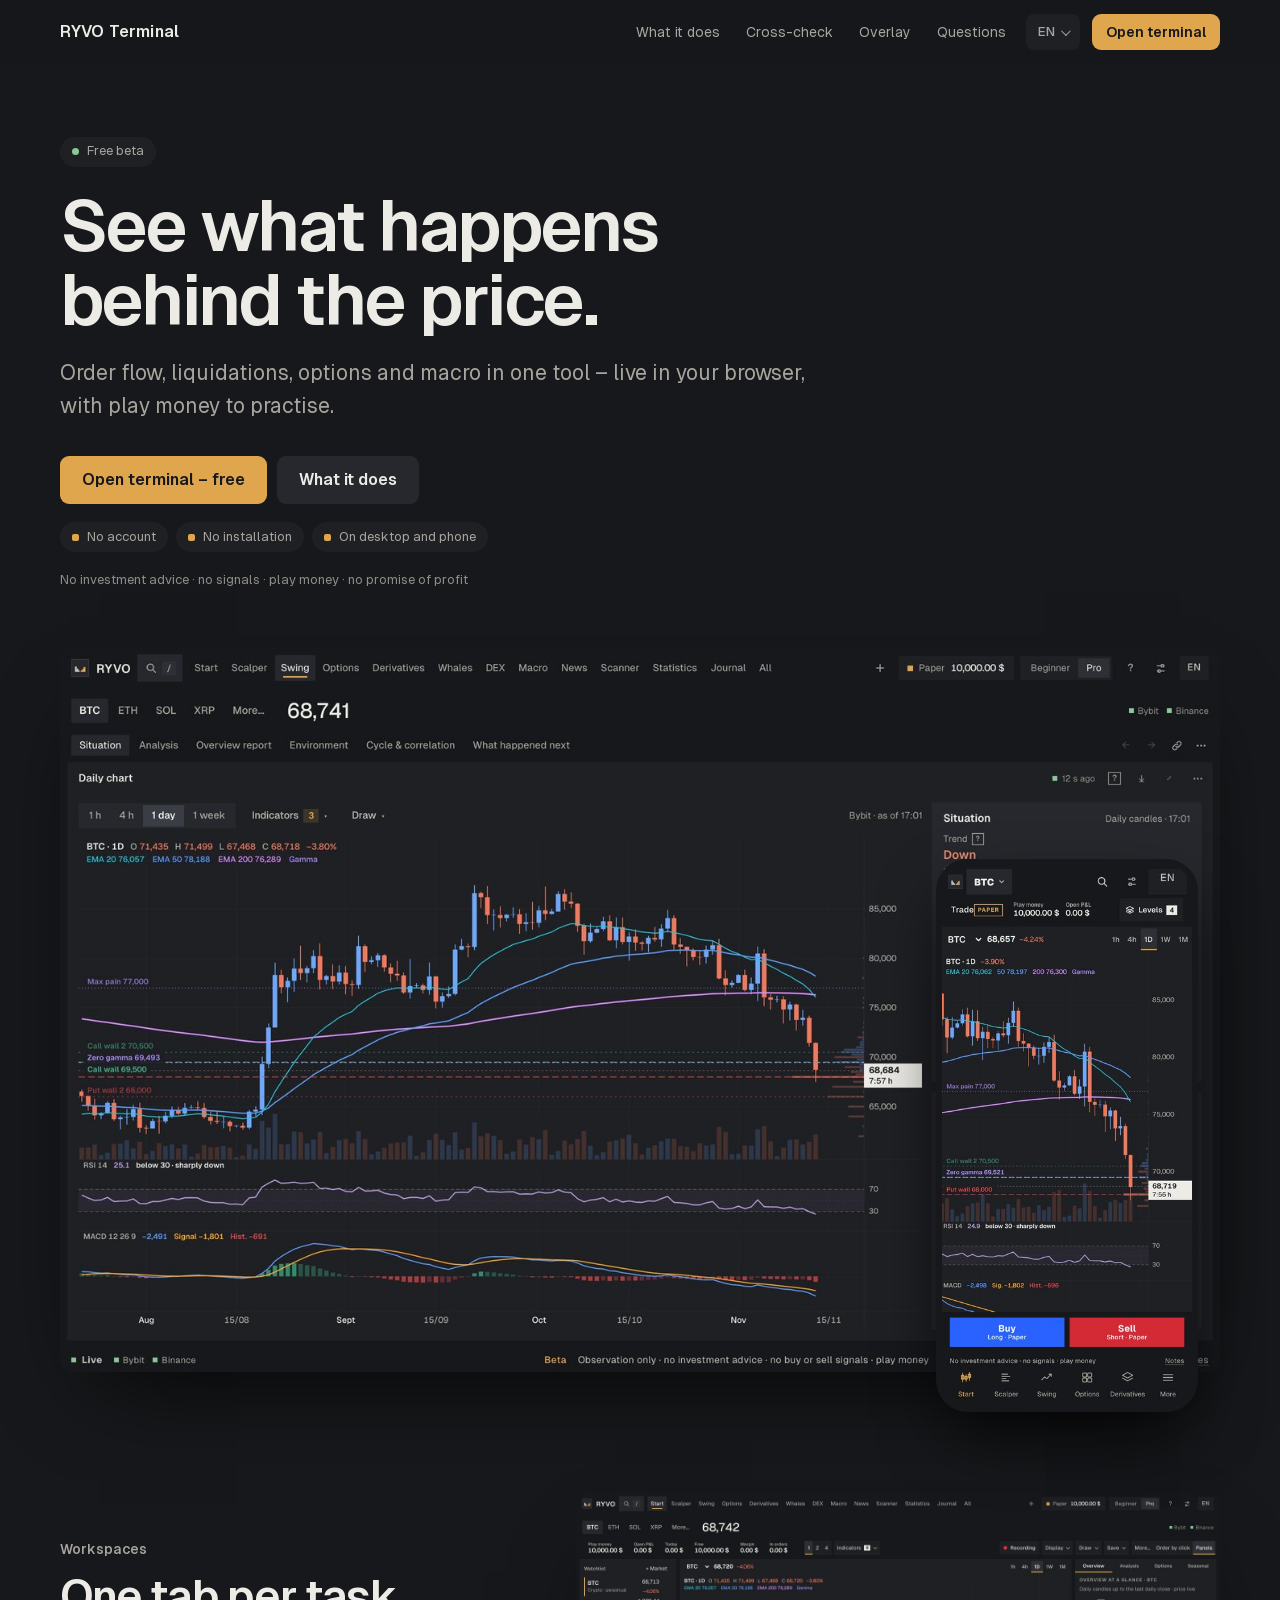
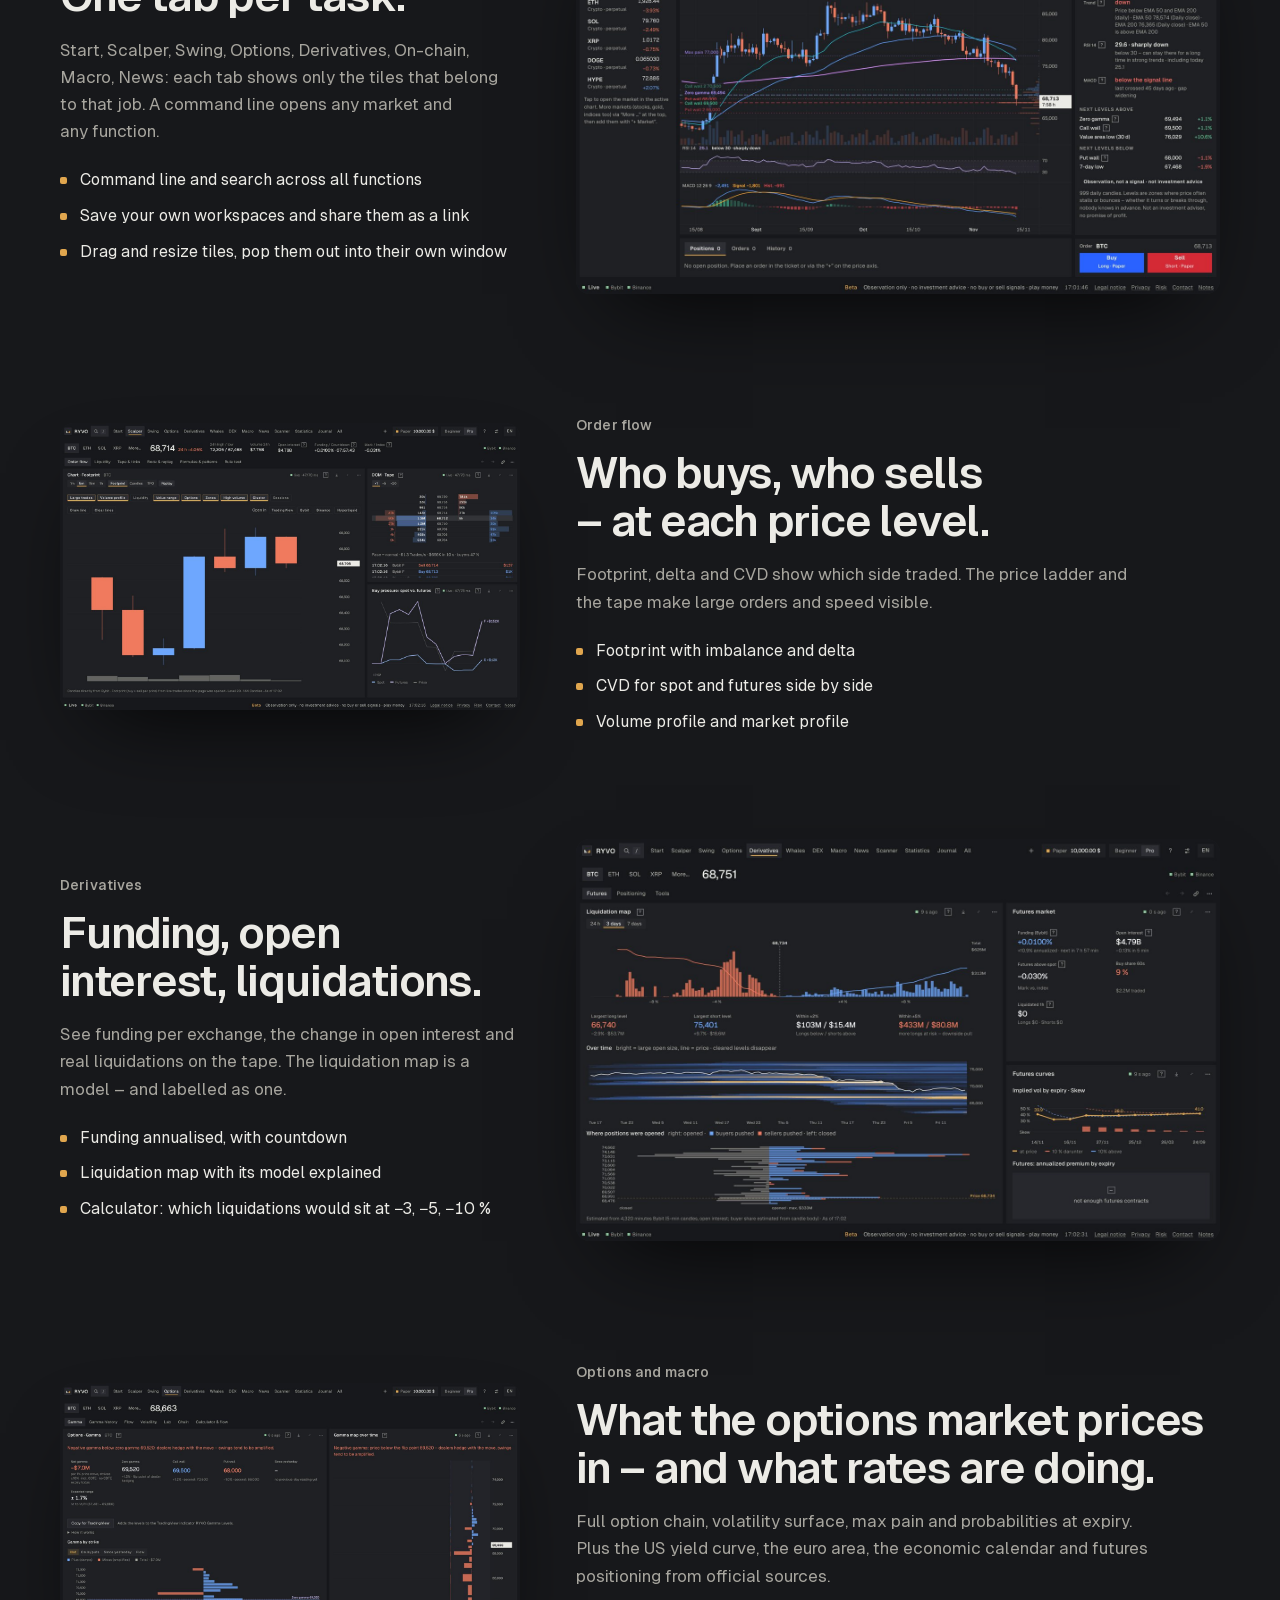
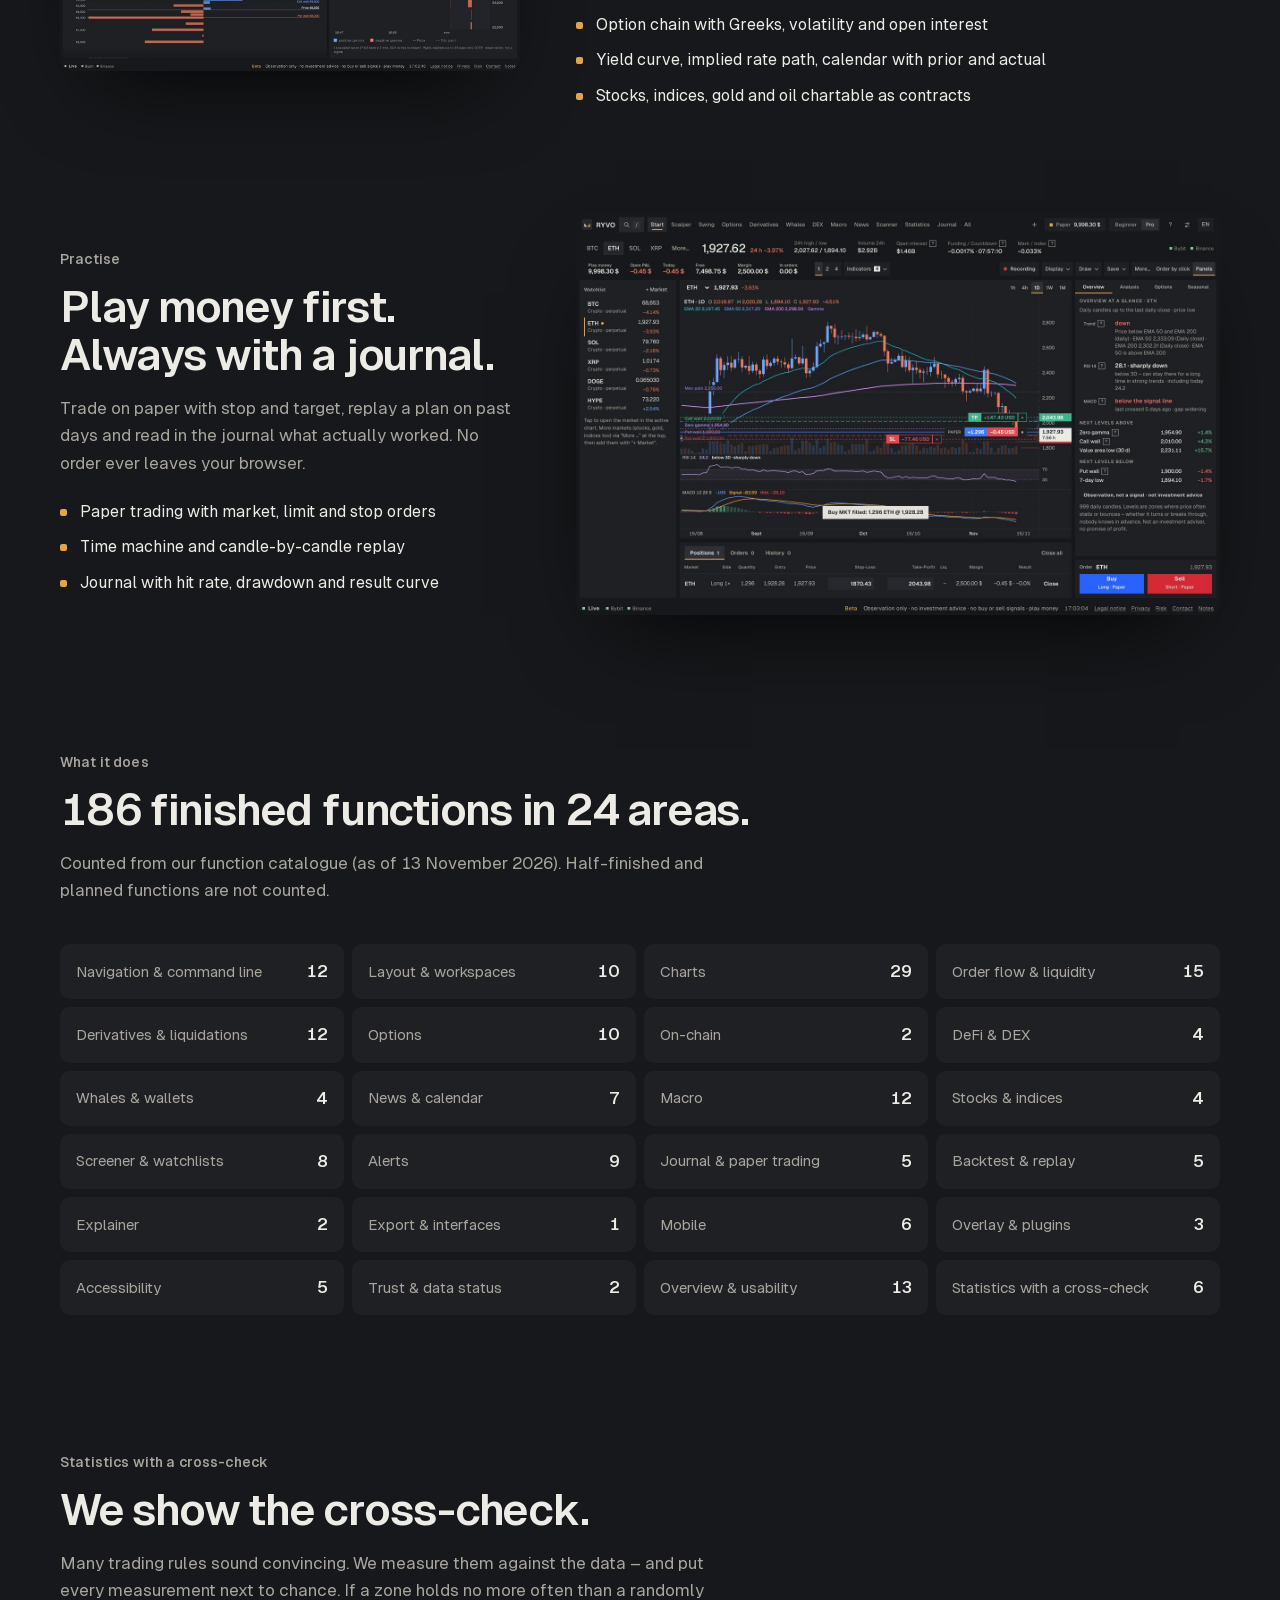
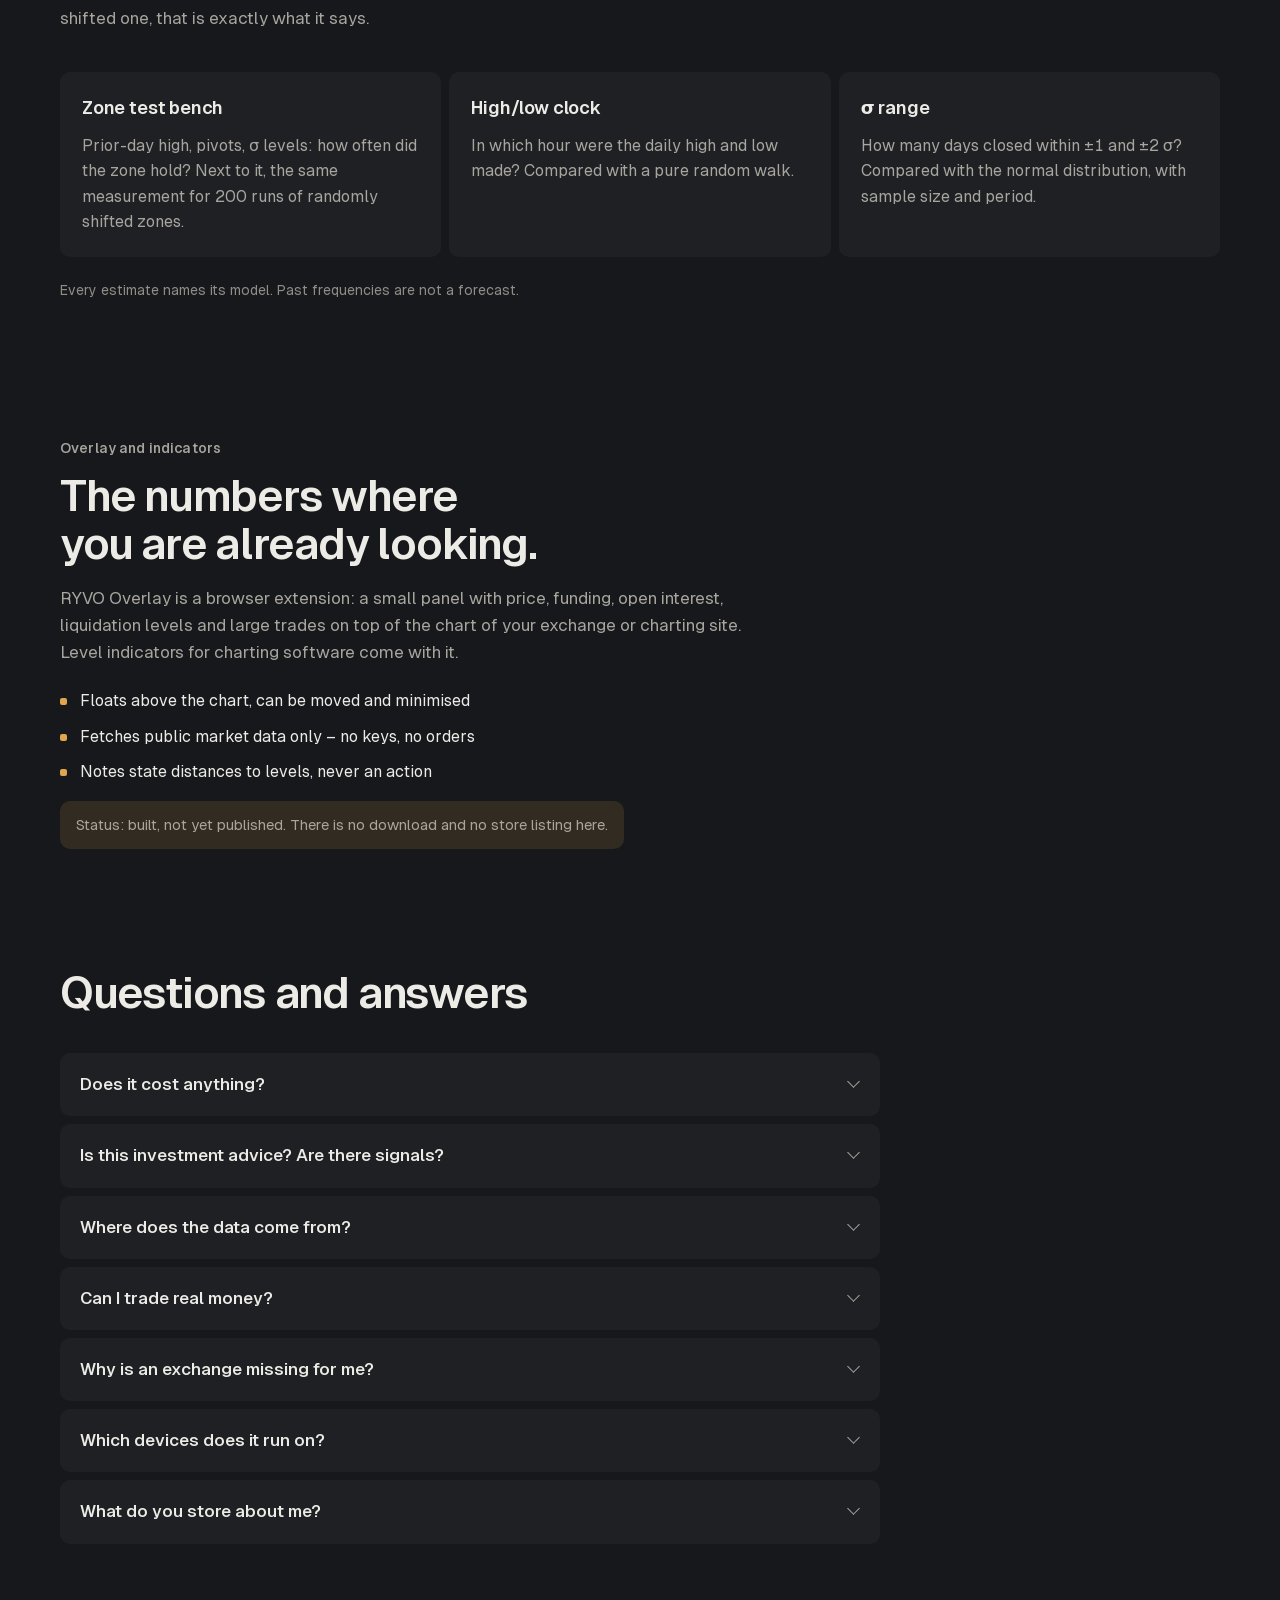
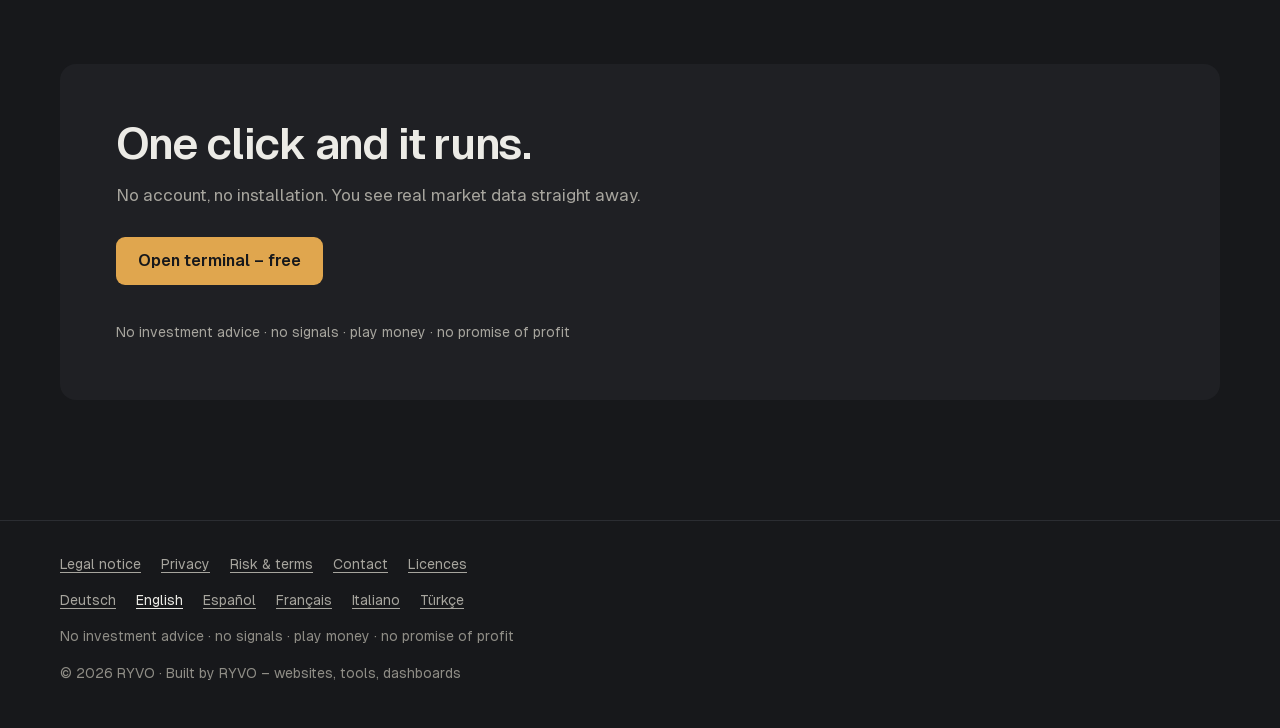
==== commit c6bce0c5: "Beta r166: nur Schriftzug statt Zeichen, Vortag-Bilder, Analyst in Nutzersprache, Abo-/Widerruf-Entw" ====
--- a/start/index.html
+++ b/start/index.html
@@ -47,7 +47,6 @@
 .kopf{position:sticky;top:0;z-index:10;background:rgba(23,24,27,.92);backdrop-filter:blur(12px);-webkit-backdrop-filter:blur(12px)}
 .kopf .rahmen{display:flex;align-items:center;gap:8px;height:64px}
 .marke{display:flex;align-items:center;gap:10px;font-weight:600;font-size:16px;letter-spacing:.01em;text-decoration:none;margin-right:auto;white-space:nowrap}
-.zeichen{width:22px;height:22px;border-radius:6px;background:linear-gradient(135deg,var(--gold) 0 50%,#b88232 50%);display:block;flex:none}
 .kopf nav{display:flex;gap:2px}
 .kopf nav a{font-size:14px;color:var(--t2);text-decoration:none;padding:8px 12px;border-radius:8px;white-space:nowrap}
 .kopf nav a:hover{color:var(--t1);background:var(--f1)}
@@ -145,7 +144,7 @@
 </style>
 </head>
 <body>
-<header class="kopf"><div class="rahmen"><a class="marke" href="./?bleiben"><i class="zeichen" aria-hidden="true"></i>RYVO Terminal</a></div></header>
+<header class="kopf"><div class="rahmen"><a class="marke" href="./?bleiben">RYVO Terminal</a></div></header>
 <main class="rahmen" style="padding-top:64px">
   <h1>RYVO Terminal</h1>
   <p class="unter" style="color:var(--t2)">Sprache wählen · Choose language · Elegir idioma · Choisir la langue · Scegli la lingua · Dil seçin</p>
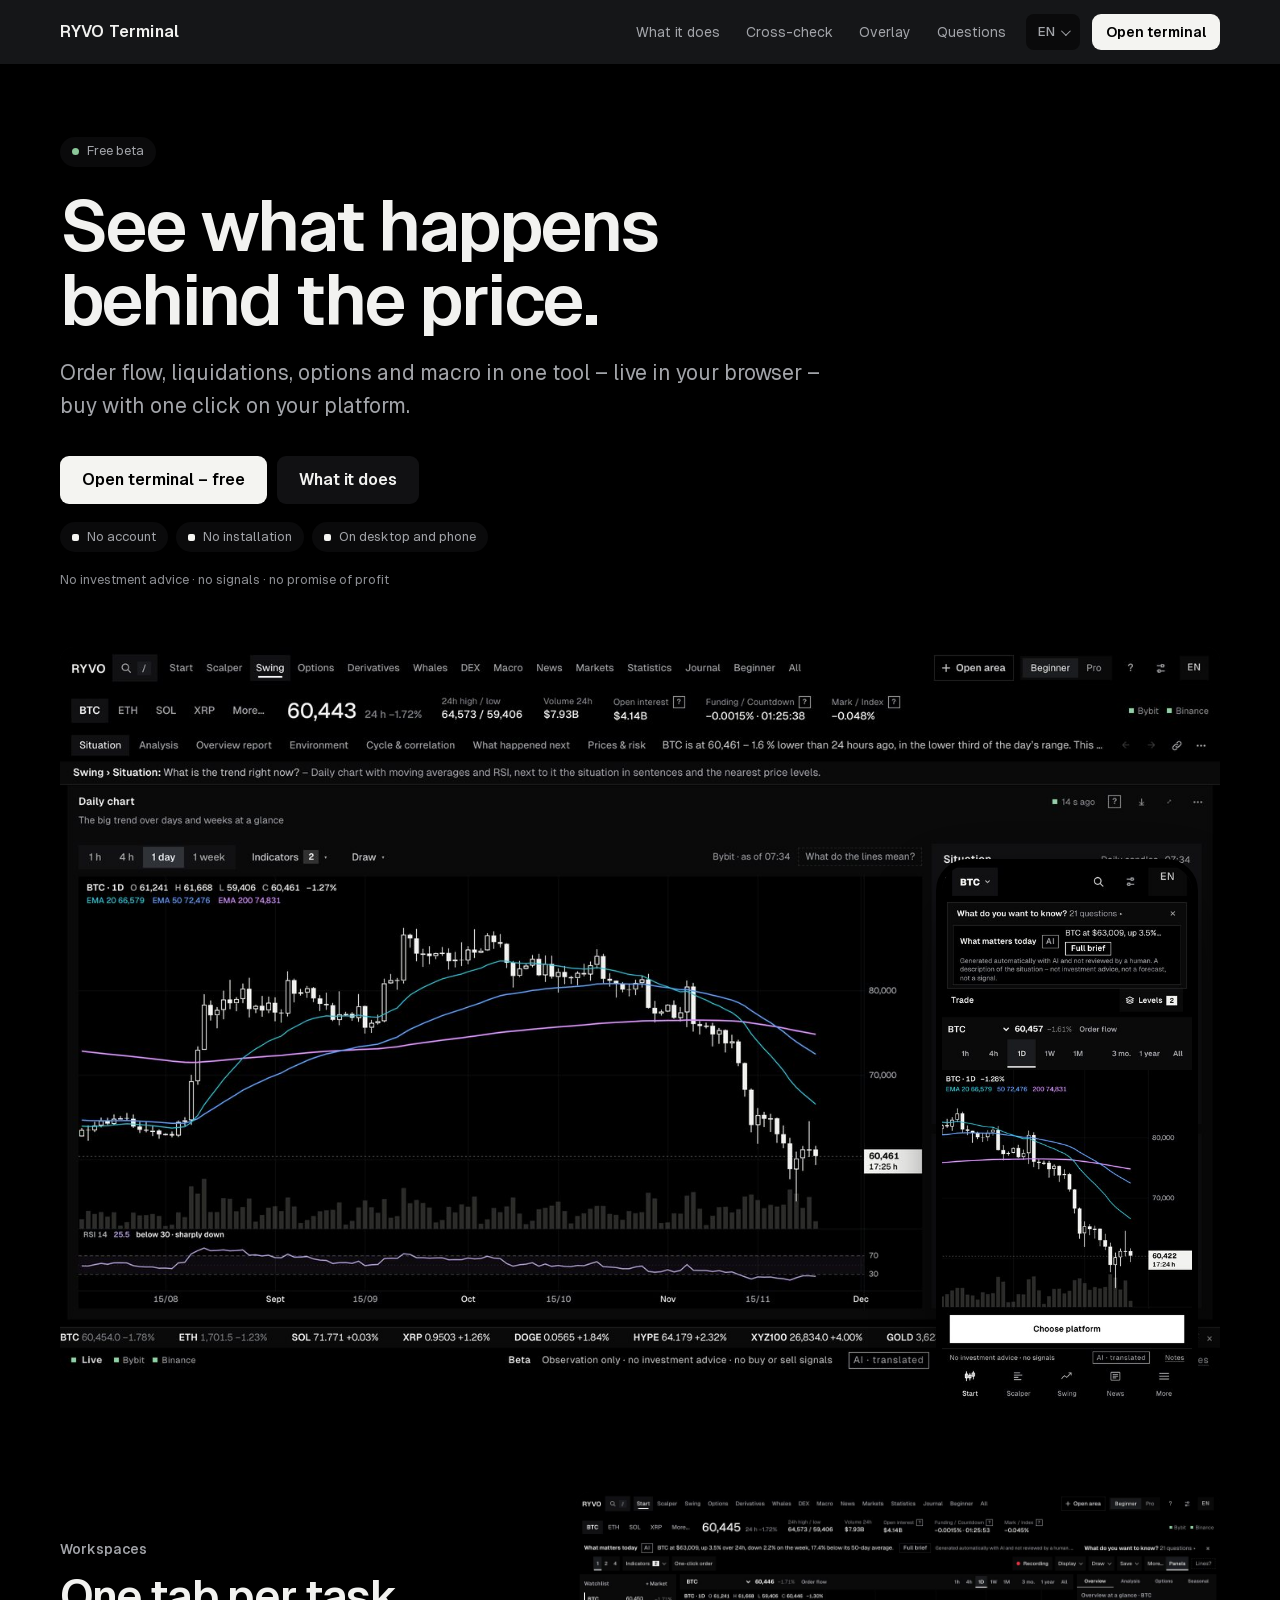
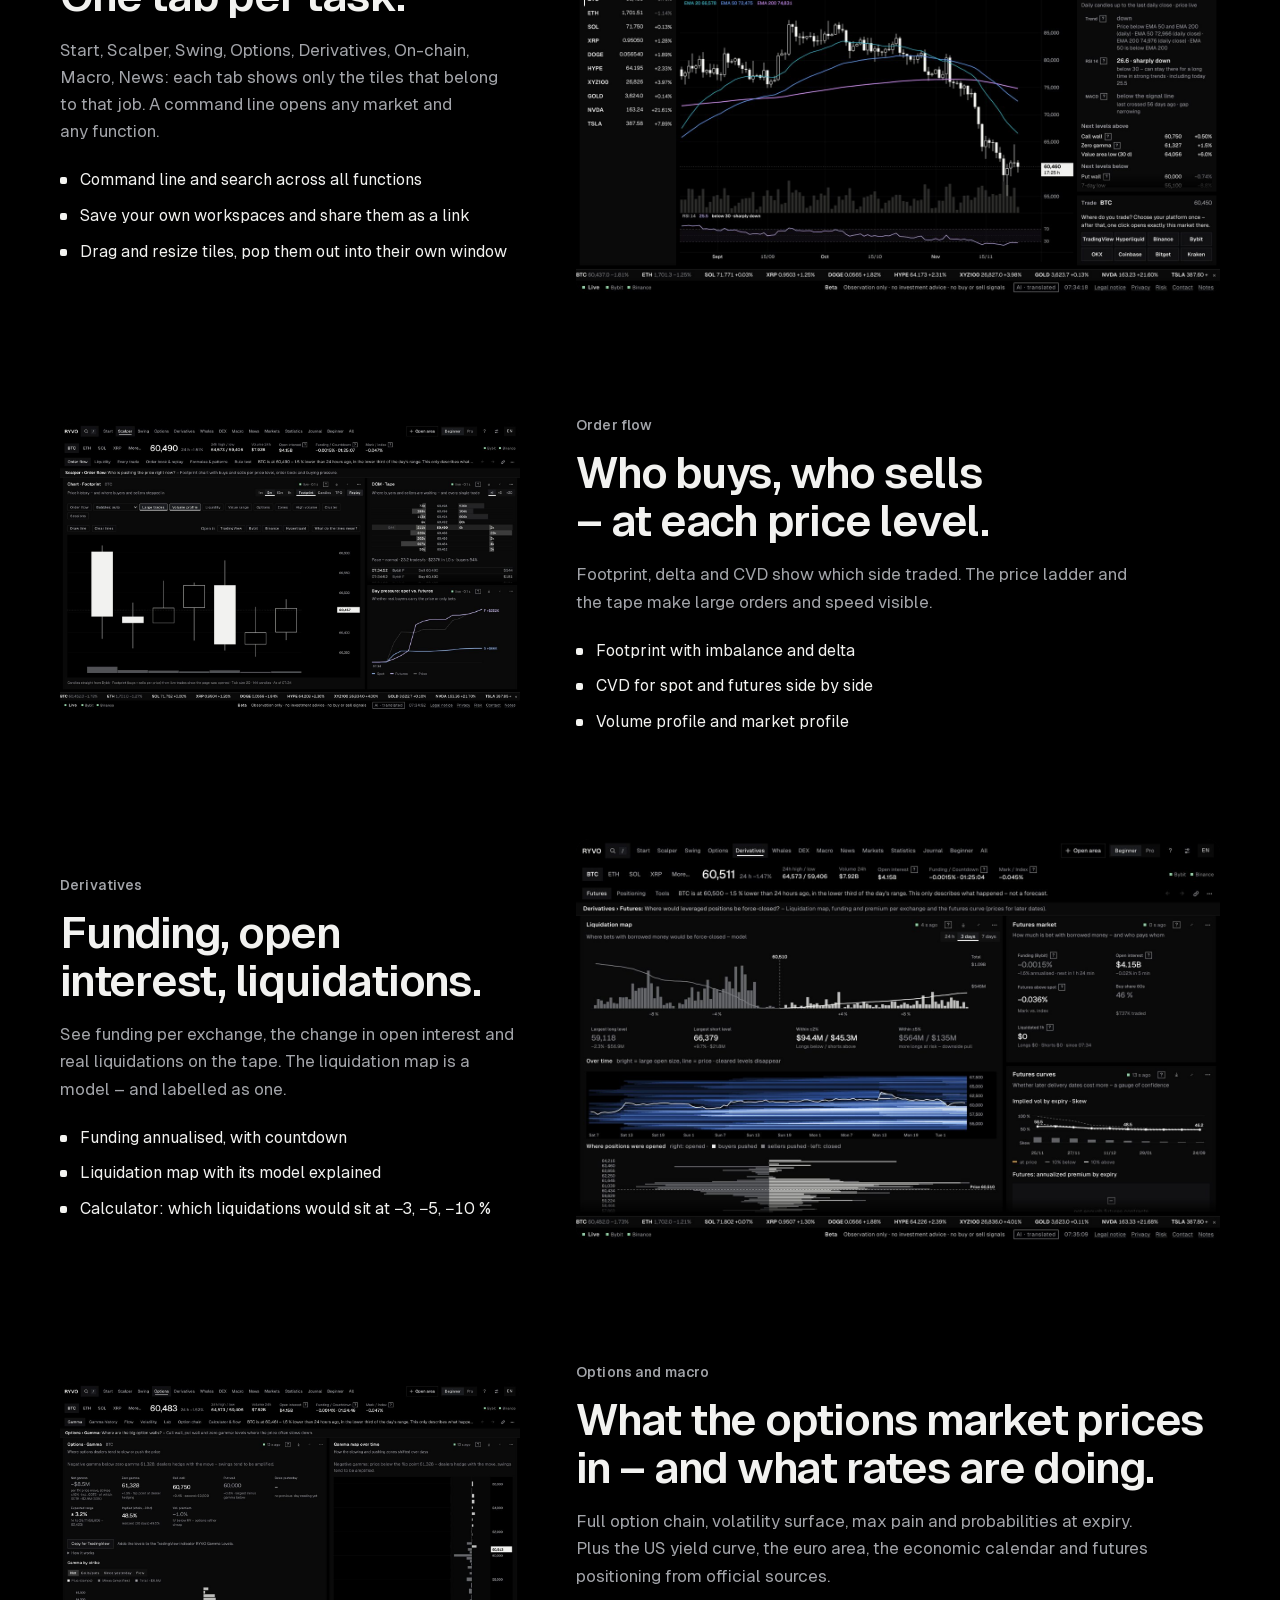
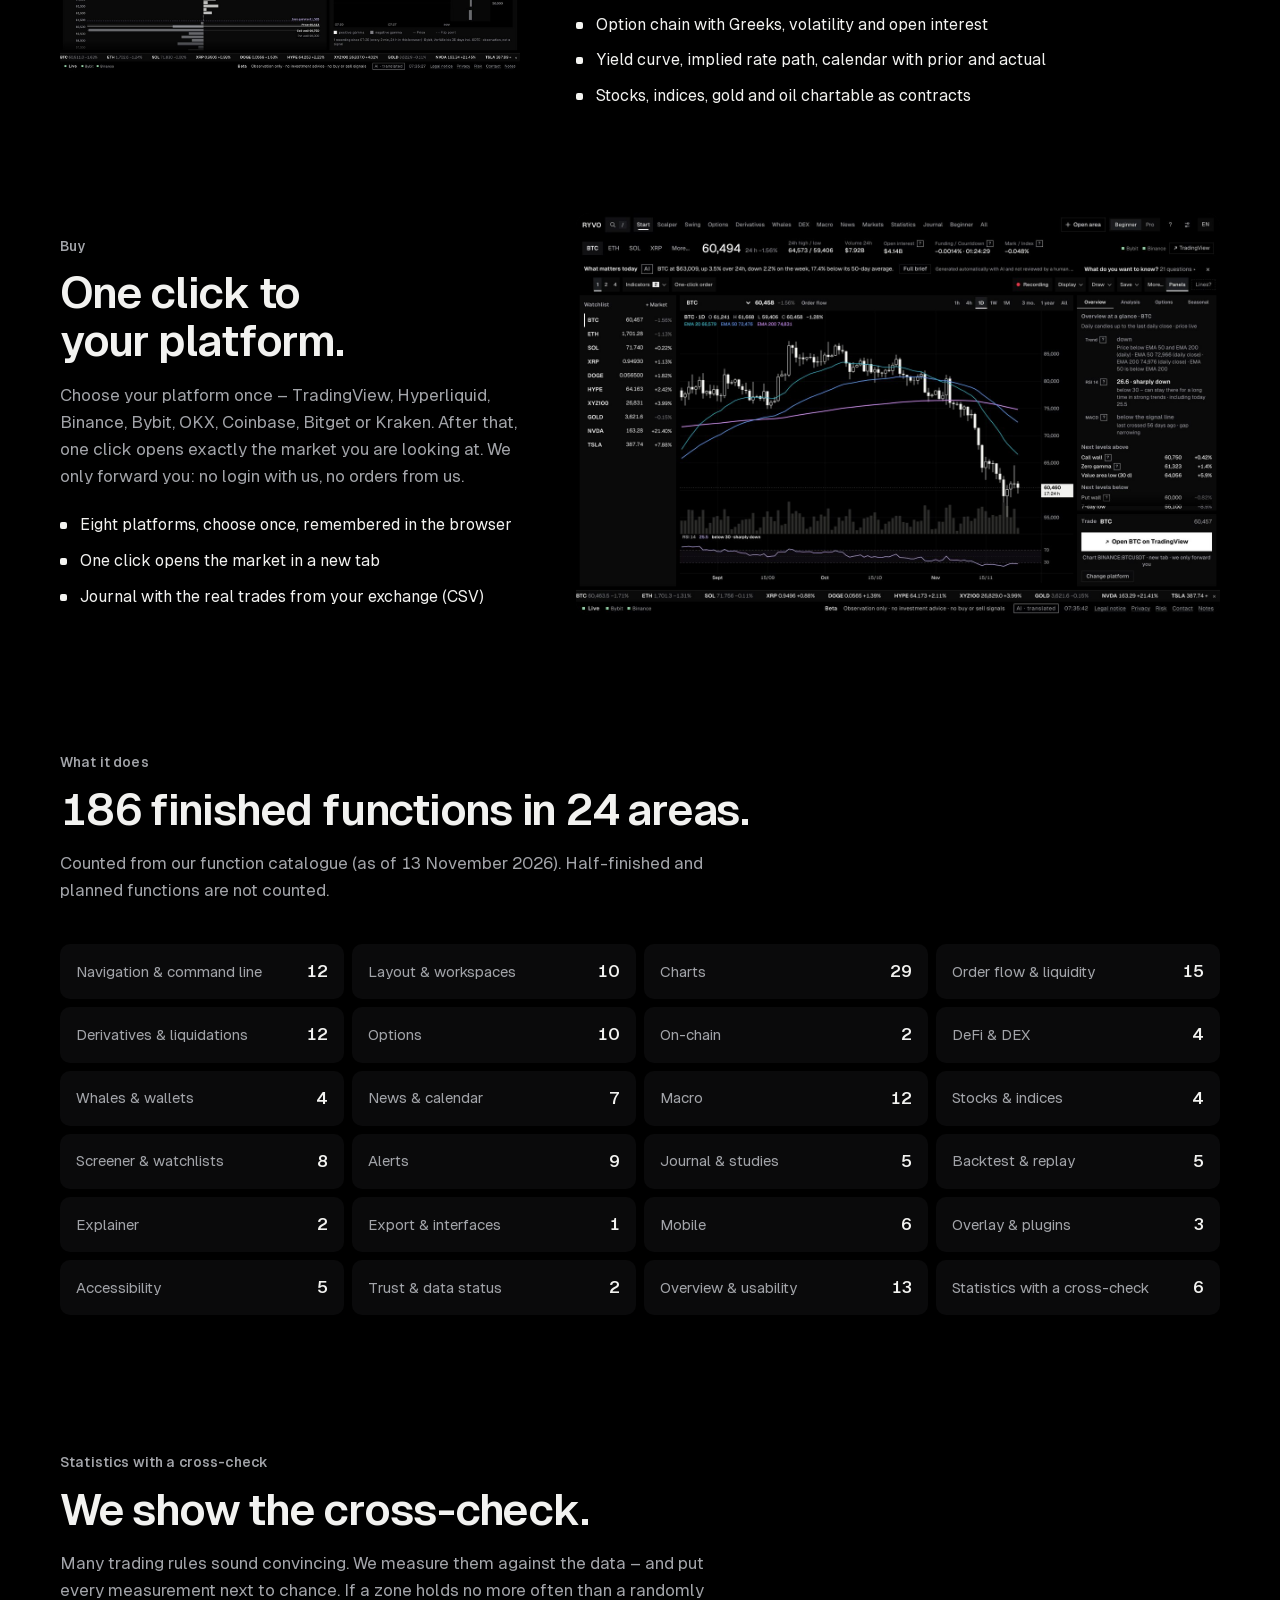
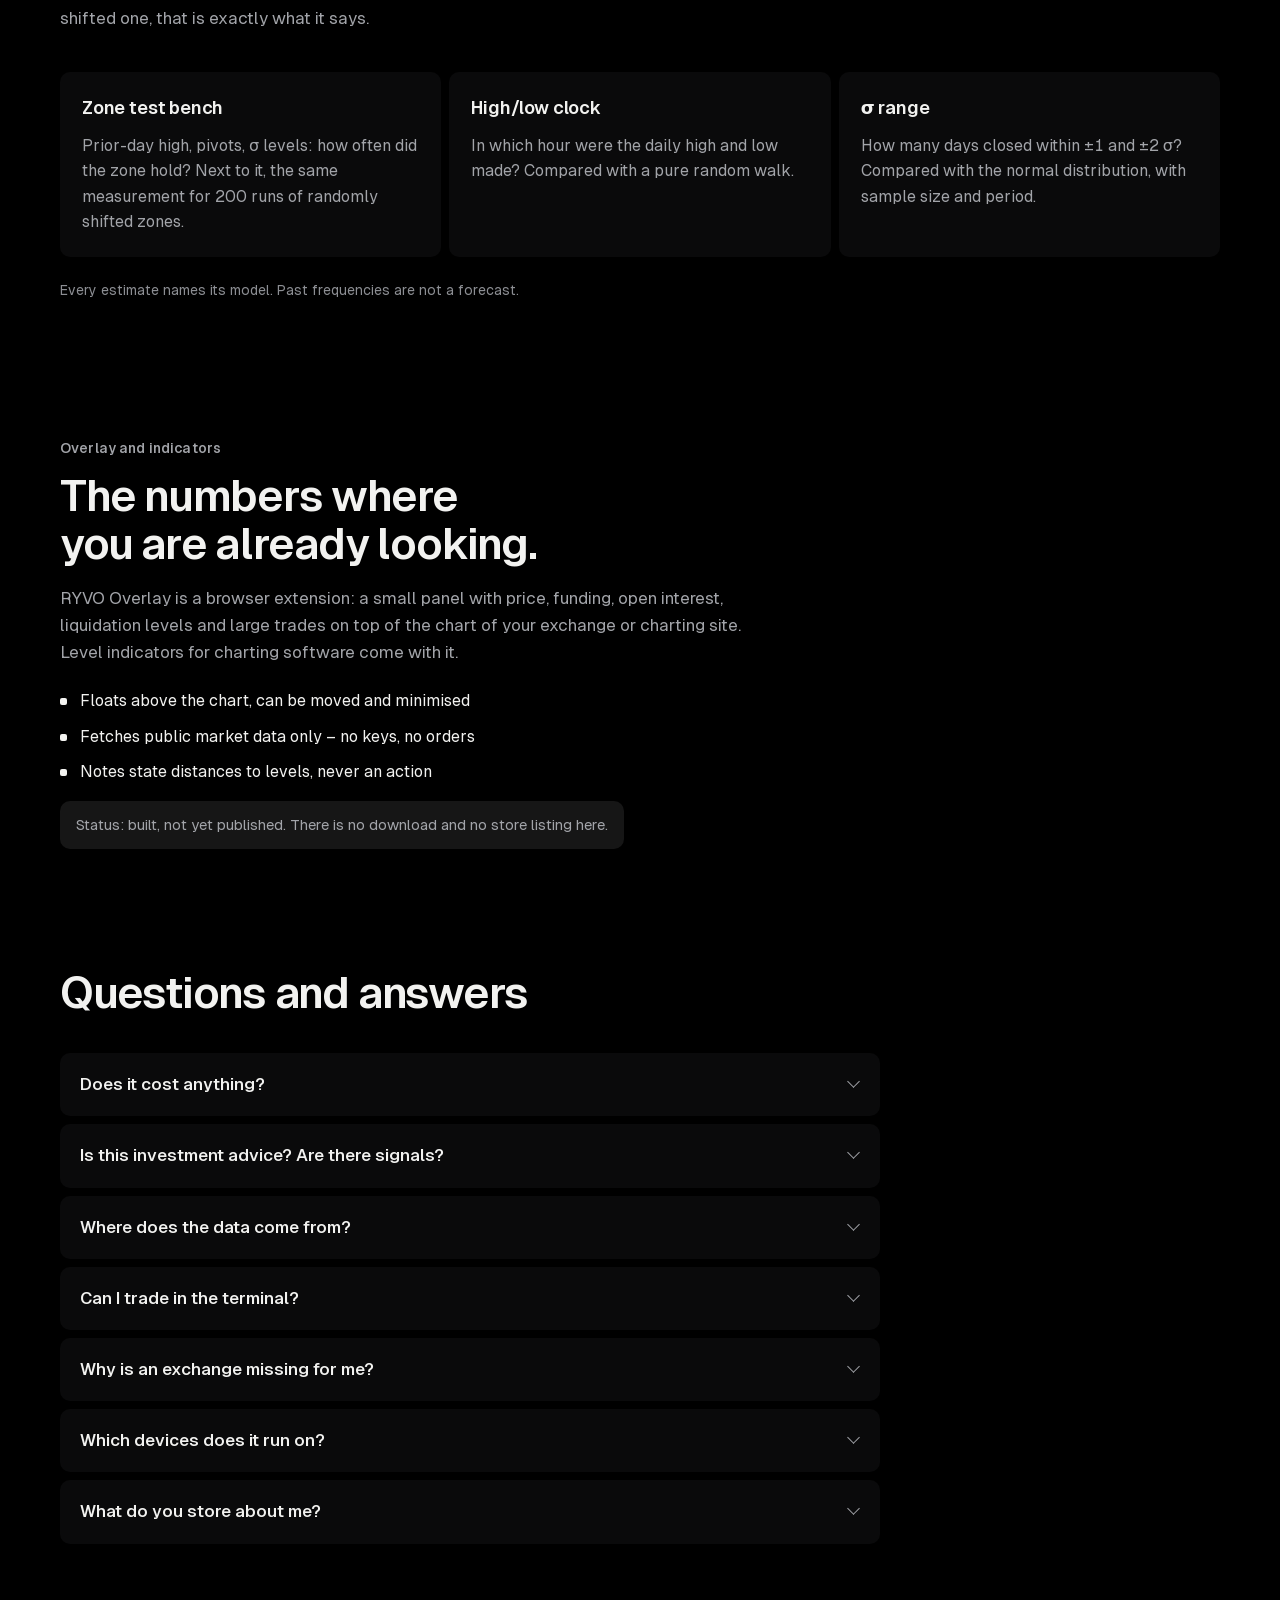
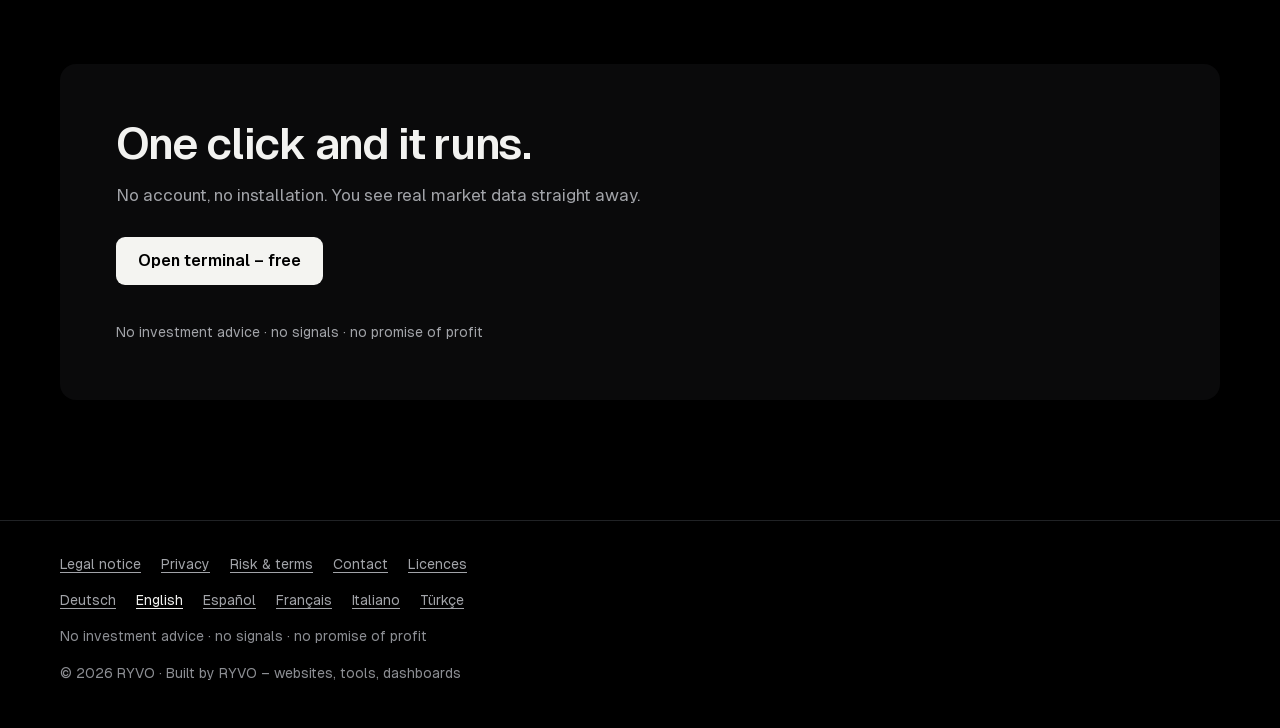
==== commit 80479924: "Beta r173: Übersicht mit allen Bereichen und Ansichten, Als App installieren, Kurslücken (FVG) mit S" ====
--- a/start/index.html
+++ b/start/index.html
@@ -4,7 +4,7 @@
 <meta charset="utf-8">
 <meta name="viewport" content="width=device-width, initial-scale=1, viewport-fit=cover">
 <title>RYVO Terminal – see what happens behind the price</title>
-<meta name="description" content="Order flow, liquidations, options and macro in one tool: live in the browser, free in beta, with play money to practise. No investment advice, no signals.">
+<meta name="description" content="Order flow, liquidations, options and macro in one tool: live in the browser, free in beta; buy on your own platform. No investment advice, no signals.">
 <meta name="robots" content="noindex,nofollow">
 <link rel="canonical" href="https://ryvohq.github.io/ryvo-terminal/start/">
 <link rel="alternate" hreflang="de" href="https://ryvohq.github.io/ryvo-terminal/start/de/">
@@ -14,35 +14,35 @@
 <link rel="alternate" hreflang="it" href="https://ryvohq.github.io/ryvo-terminal/start/it/">
 <link rel="alternate" hreflang="tr" href="https://ryvohq.github.io/ryvo-terminal/start/tr/">
 <link rel="alternate" hreflang="x-default" href="https://ryvohq.github.io/ryvo-terminal/start/">
-<meta name="theme-color" content="#17181b">
+<meta name="theme-color" content="#000000">
 <meta property="og:type" content="website">
 <meta property="og:site_name" content="RYVO Terminal">
 <meta property="og:locale" content="en_GB">
 <meta property="og:title" content="RYVO Terminal – see what happens behind the price">
-<meta property="og:description" content="Order flow, liquidations, options and macro in one tool: live in the browser, free in beta, with play money to practise. No investment advice, no signals.">
+<meta property="og:description" content="Order flow, liquidations, options and macro in one tool: live in the browser, free in beta; buy on your own platform. No investment advice, no signals.">
 <meta property="og:url" content="https://ryvohq.github.io/ryvo-terminal/start/">
 <meta property="og:image" content="https://ryvohq.github.io/ryvo-terminal/start/bilder/og.jpg">
 <meta property="og:image:width" content="1200">
 <meta property="og:image:height" content="630">
 <meta name="twitter:card" content="summary_large_image">
 <meta name="twitter:title" content="RYVO Terminal – see what happens behind the price">
-<meta name="twitter:description" content="Order flow, liquidations, options and macro in one tool: live in the browser, free in beta, with play money to practise. No investment advice, no signals.">
+<meta name="twitter:description" content="Order flow, liquidations, options and macro in one tool: live in the browser, free in beta; buy on your own platform. No investment advice, no signals.">
 <meta name="twitter:image" content="https://ryvohq.github.io/ryvo-terminal/start/bilder/og.jpg">
 <link rel="icon" href="bilder/zeichen.svg" type="image/svg+xml">
-<script type="application/ld+json">{"@context": "https://schema.org", "@type": "SoftwareApplication", "name": "RYVO Terminal", "applicationCategory": "FinanceApplication", "operatingSystem": "Web", "url": "https://ryvohq.github.io/ryvo-terminal/", "inLanguage": "en", "description": "Order flow, liquidations, options and macro in one tool: live in the browser, free in beta, with play money to practise. No investment advice, no signals.", "isAccessibleForFree": true, "offers": {"@type": "Offer", "price": "0", "priceCurrency": "EUR"}, "publisher": {"@type": "Organization", "name": "RYVO"}}</script>
+<script type="application/ld+json">{"@context": "https://schema.org", "@type": "SoftwareApplication", "name": "RYVO Terminal", "applicationCategory": "FinanceApplication", "operatingSystem": "Web", "url": "https://ryvohq.github.io/ryvo-terminal/", "inLanguage": "en", "description": "Order flow, liquidations, options and macro in one tool: live in the browser, free in beta; buy on your own platform. No investment advice, no signals.", "isAccessibleForFree": true, "offers": {"@type": "Offer", "price": "0", "priceCurrency": "EUR"}, "publisher": {"@type": "Organization", "name": "RYVO"}}</script>
 <script>(function(){var L=["de", "en", "es", "fr", "it", "tr"],s='en';try{var q=new URLSearchParams(location.search);if(q.has('bleiben'))return;var g=q.get('lang'),m=localStorage.getItem('profi.sprache'),n=(navigator.languages||[navigator.language||'']).map(function(x){return String(x).slice(0,2).toLowerCase()}).filter(function(x){return L.indexOf(x)>=0})[0];s=L.indexOf(g)>=0?g:L.indexOf(m)>=0?m:n||'en';}catch(e){}location.replace(s+'/'+location.hash);})();</script>
 <style>
 @font-face{font-family:"Geist";src:url("../schrift/Geist-Variable.woff2") format("woff2");font-weight:100 900;font-display:swap}
-:root{--bg:#17181b;--f1:#1f2024;--f2:#26282d;--f3:#2e3036;--trenn:#2b2d32;--t1:#ecebe6;--t2:#a7a59e;--leise:#8f8d86;--gold:#e0a64e;--gold-weich:rgba(224,166,78,.13);--live:#8cc79a;--r:10px;color-scheme:dark}
+:root{--bg:#000000;--f1:#0a0a0b;--f2:#111113;--f3:#1b1c1f;--trenn:#202225;--t1:#f2f2f0;--t2:#a2a4a9;--leise:#8c8e93;--akzent:#f4f4f1;--akzent-weich:rgba(244,244,241,.09);--live:#8cc79a;--r:10px;color-scheme:dark}
 *{box-sizing:border-box;margin:0}
 html{-webkit-text-size-adjust:100%;scroll-behavior:smooth;scroll-padding-top:76px}
 @media (prefers-reduced-motion:reduce){html{scroll-behavior:auto}*{transition:none!important}}
 body{background:var(--bg);color:var(--t1);font:400 17px/1.6 "Geist",system-ui,-apple-system,"Segoe UI",sans-serif;font-feature-settings:"tnum" 1,"ss01" 1;-webkit-font-smoothing:antialiased}
 a{color:inherit}
 img{display:block;max-width:100%;height:auto}
-:focus-visible{outline:2px solid var(--gold);outline-offset:3px;border-radius:6px}
+:focus-visible{outline:2px solid var(--akzent);outline-offset:3px;border-radius:6px}
 .rahmen{width:min(1160px,100% - 40px);margin-inline:auto}
-.sprung{position:absolute;left:12px;top:-64px;z-index:20;background:var(--gold);color:var(--bg);padding:10px 14px;border-radius:8px;font-weight:600;text-decoration:none}
+.sprung{position:absolute;left:12px;top:-64px;z-index:20;background:var(--akzent);color:var(--bg);padding:10px 14px;border-radius:8px;font-weight:600;text-decoration:none}
 .sprung:focus{top:12px}
 .kopf{position:sticky;top:0;z-index:10;background:rgba(23,24,27,.92);backdrop-filter:blur(12px);-webkit-backdrop-filter:blur(12px)}
 .kopf .rahmen{display:flex;align-items:center;gap:8px;height:64px}
@@ -60,14 +60,14 @@
 .sprachwahl a:hover,.sprachwahl a[aria-current]{background:var(--f3);color:var(--t1)}
 .sprachwahl a span{color:var(--t2);font-size:12px}
 .knopf{display:inline-flex;align-items:center;justify-content:center;gap:8px;min-height:48px;padding:0 22px;border-radius:9px;font-weight:600;font-size:16px;text-decoration:none;white-space:nowrap;transition:filter .15s,background .15s}
-.knopf.haupt{background:var(--gold);color:#17181b}
+.knopf.haupt{background:var(--akzent);color:#000000}
 .knopf.haupt:hover{filter:brightness(1.08)}
 .knopf.zweit{background:var(--f2);color:var(--t1)}
 .knopf.zweit:hover{background:var(--f3)}
 .kopf .knopf{min-height:36px;padding:0 14px;font-size:14px;margin-left:4px}
 .held{padding:72px 0 0}
 .chip{display:inline-flex;align-items:center;gap:8px;height:30px;padding:0 12px;border-radius:999px;background:var(--f1);color:var(--t2);font-size:13px}
-.chip::before{content:"";width:7px;height:7px;border-radius:2px;background:var(--gold)}
+.chip::before{content:"";width:7px;height:7px;border-radius:2px;background:var(--akzent)}
 .chip.live::before{border-radius:50%;background:var(--live)}
 h1{font-size:clamp(38px,6.4vw,72px);line-height:1.03;font-weight:600;letter-spacing:-.035em;margin:22px 0 20px;max-width:14ch;text-wrap:balance}
 .held .unter{font-size:clamp(17px,1.9vw,21px);color:var(--t2);max-width:56ch;text-wrap:pretty}
@@ -87,7 +87,7 @@
 .sk-befehl{width:18%;height:22px;border-radius:7px;background:var(--f2);flex:none}
 .sk-reiter{display:flex;gap:2px;min-width:0;overflow:hidden}
 .sk-reiter span{font-size:clamp(9px,1vw,13px);color:var(--leise);padding:5px 9px;border-radius:7px;white-space:nowrap;position:relative}
-.sk-reiter span[aria-current]{color:var(--t1);background:var(--f2);box-shadow:inset 0 -2px 0 -0px var(--gold)}
+.sk-reiter span[aria-current]{color:var(--t1);background:var(--f2);box-shadow:inset 0 -2px 0 -0px var(--akzent)}
 .sk-raster{display:grid;gap:8px;min-height:0;grid-template-columns:repeat(12,1fr);grid-template-rows:repeat(6,1fr)}
 .sk-kachel{background:var(--f1);border-radius:var(--r);padding:12px 14px;display:flex;flex-direction:column;gap:9px;min-width:0;min-height:0;overflow:hidden}
 .sk-kachel b{font-size:clamp(10px,1.05vw,14px);font-weight:550;color:var(--t2);white-space:nowrap;overflow:hidden;text-overflow:ellipsis}
@@ -99,7 +99,7 @@
 .sk-leiste{display:flex;justify-content:space-around;padding:8px 0}
 .sk-leiste i{width:22px;height:22px;border-radius:7px;background:var(--f2);display:block}
 section{padding:120px 0 0}
-.kicker{color:var(--gold);font-size:14px;font-weight:550;letter-spacing:.01em;margin-bottom:12px}
+.kicker{color:var(--akzent);font-size:14px;font-weight:550;letter-spacing:.01em;margin-bottom:12px}
 h2{font-size:clamp(28px,3.6vw,44px);line-height:1.1;font-weight:600;letter-spacing:-.028em;text-wrap:balance}
 h3{font-size:18px;font-weight:600;letter-spacing:-.01em}
 .zeile{display:grid;grid-template-columns:5fr 7fr;gap:56px;align-items:center}
@@ -108,7 +108,7 @@
 .text p{color:var(--t2);margin-top:16px;max-width:52ch;text-wrap:pretty}
 .punkte{list-style:none;padding:0;margin-top:22px;display:grid;gap:10px}
 .punkte li{position:relative;padding-left:20px;color:var(--t1);font-size:16px}
-.punkte li::before{content:"";position:absolute;left:0;top:.62em;width:7px;height:7px;border-radius:2px;background:var(--gold)}
+.punkte li::before{content:"";position:absolute;left:0;top:.62em;width:7px;height:7px;border-radius:2px;background:var(--akzent)}
 .kopfzeile{max-width:760px}
 .kopfzeile p{color:var(--t2);margin-top:16px;max-width:62ch}
 .bereiche{list-style:none;padding:0;margin-top:40px;display:grid;grid-template-columns:repeat(4,1fr);gap:8px}
@@ -118,7 +118,7 @@
 .karte{background:var(--f1);border-radius:var(--r);padding:22px}
 .karte p{color:var(--t2);font-size:16px;margin-top:10px}
 .fein{margin-top:22px;font-size:14px;color:var(--leise)}
-.status{display:inline-flex;margin-top:26px;background:var(--gold-weich);color:var(--t1);border-radius:var(--r);padding:12px 16px;font-size:15px}
+.status{display:inline-flex;margin-top:26px;background:var(--akzent-weich);color:var(--t1);border-radius:var(--r);padding:12px 16px;font-size:15px}
 .band{background:var(--f1);border-radius:16px;padding:56px;display:grid;gap:14px;justify-items:start}
 .band p{color:var(--t2);max-width:58ch}
 .band .knopf{margin-top:14px}
@@ -129,7 +129,7 @@
 .faq summary::after{content:"";position:absolute;right:22px;top:24px;width:8px;height:8px;border-right:1.5px solid var(--t2);border-bottom:1.5px solid var(--t2);transform:rotate(45deg)}
 .faq details[open] summary::after{transform:rotate(-135deg);top:28px}
 .faq p{padding:0 20px 20px;color:var(--t2);max-width:68ch}
-.faq a{color:var(--gold)}
+.faq a{color:var(--akzent)}
 footer{margin-top:120px;border-top:1px solid var(--trenn);padding:32px 0 44px;font-size:14px;color:var(--leise)}
 footer .rahmen{display:grid;gap:14px}
 footer nav{display:flex;flex-wrap:wrap;gap:6px 20px}
@@ -150,6 +150,6 @@
   <p class="unter" style="color:var(--t2)">Sprache wählen · Choose language · Elegir idioma · Choisir la langue · Scegli la lingua · Dil seçin</p>
   <ul class="wahl"><li><a href="de/" hreflang="de" lang="de"><b>Deutsch</b><span>Sieh, was hinter dem Kurs passiert.</span></a></li><li><a href="en/" hreflang="en" lang="en"><b>English</b><span>See what happens behind the price.</span></a></li><li><a href="es/" hreflang="es" lang="es"><b>Español</b><span>Mira lo que ocurre detrás del precio.</span></a></li><li><a href="fr/" hreflang="fr" lang="fr"><b>Français</b><span>Voyez ce qui se passe derrière le cours.</span></a></li><li><a href="it/" hreflang="it" lang="it"><b>Italiano</b><span>Guarda cosa succede dietro il prezzo.</span></a></li><li><a href="tr/" hreflang="tr" lang="tr"><b>Türkçe</b><span>Fiyatın arkasında ne olduğunu görün.</span></a></li></ul>
 </main>
-<footer><div class="rahmen"><nav aria-label="Legal"><a href="../recht/impressum.html">Legal notice</a><a href="../recht/datenschutz.html">Privacy</a><a href="../recht/hinweise.html">Risk &amp; terms</a><a href="../recht/kontakt.html">Contact</a><a href="../recht/lizenzen.html">Licences</a></nav><p>No investment advice · no signals · play money · no promise of profit</p><p>© 2026 RYVO</p></div></footer>
+<footer><div class="rahmen"><nav aria-label="Legal"><a href="../recht/impressum.html">Legal notice</a><a href="../recht/datenschutz.html">Privacy</a><a href="../recht/hinweise.html">Risk &amp; terms</a><a href="../recht/kontakt.html">Contact</a><a href="../recht/lizenzen.html">Licences</a></nav><p>No investment advice · no signals · no promise of profit</p><p>© 2026 RYVO</p></div></footer>
 </body>
 </html>
